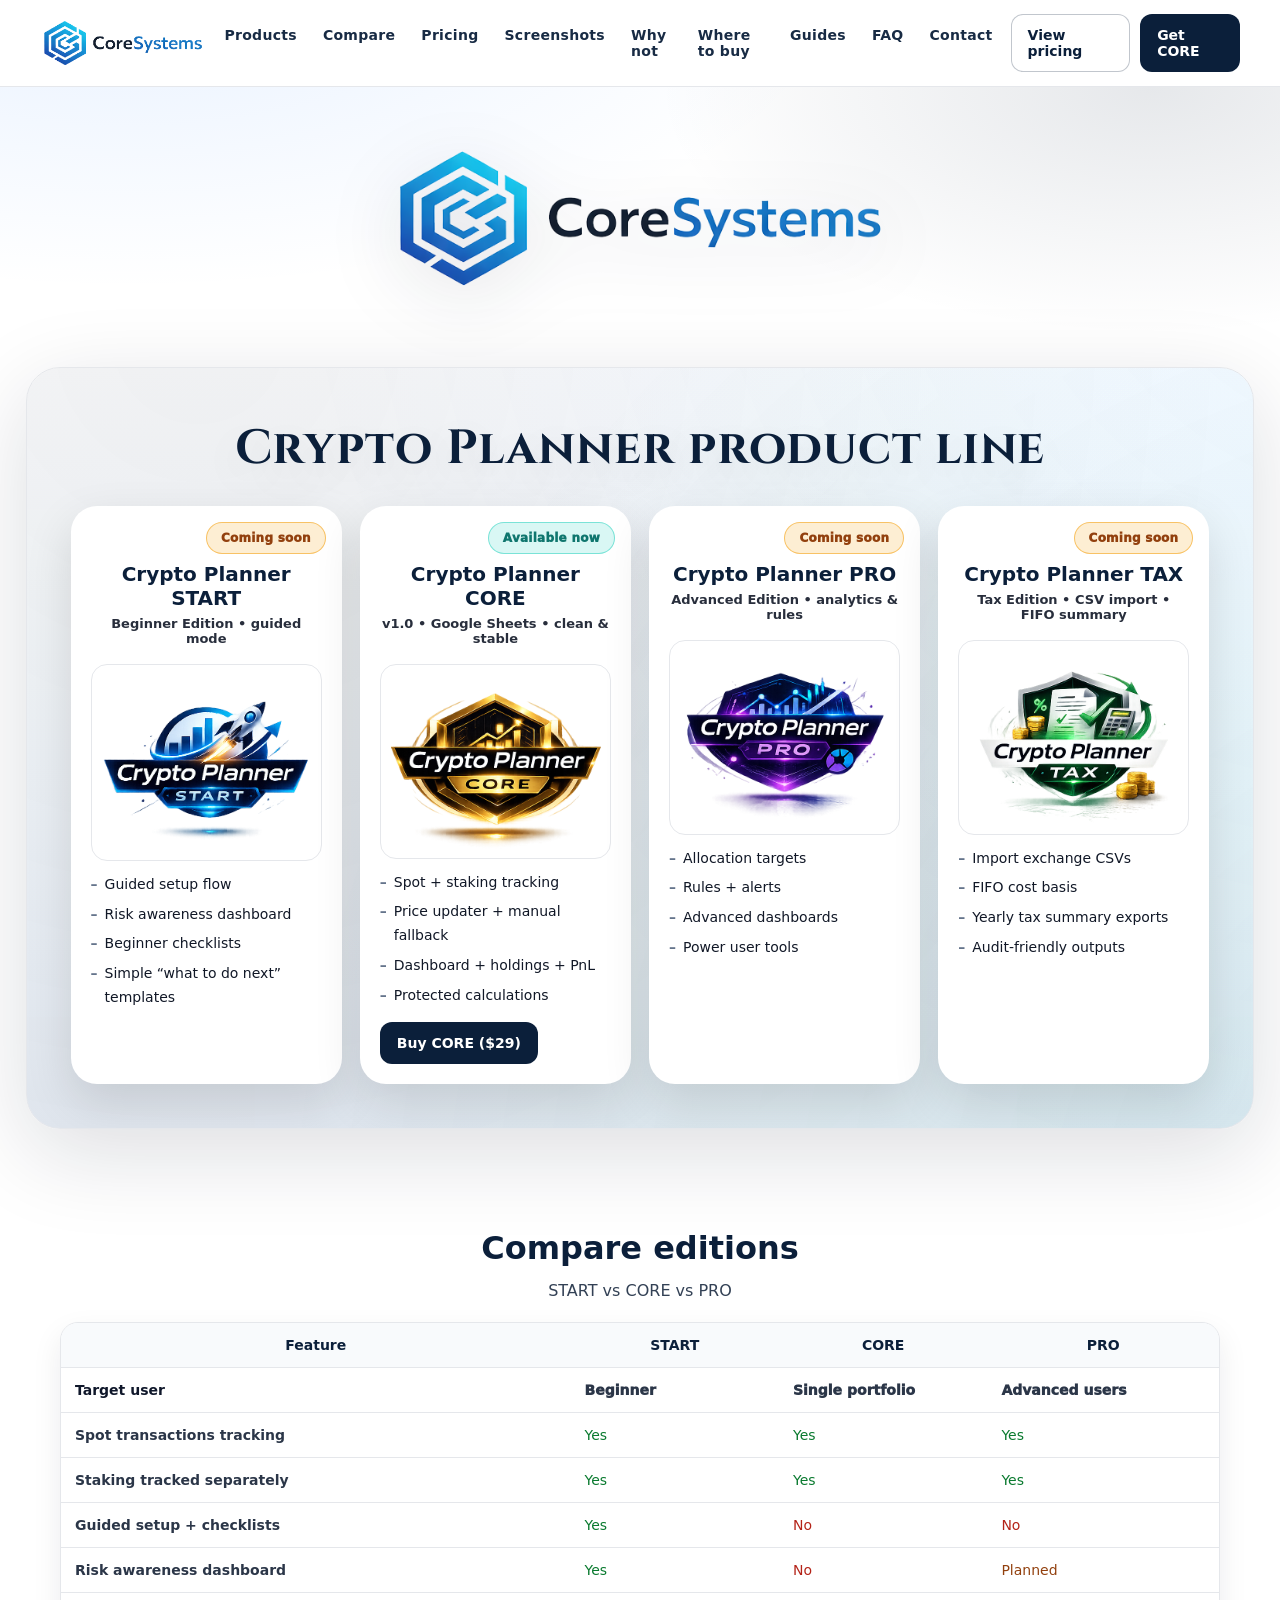
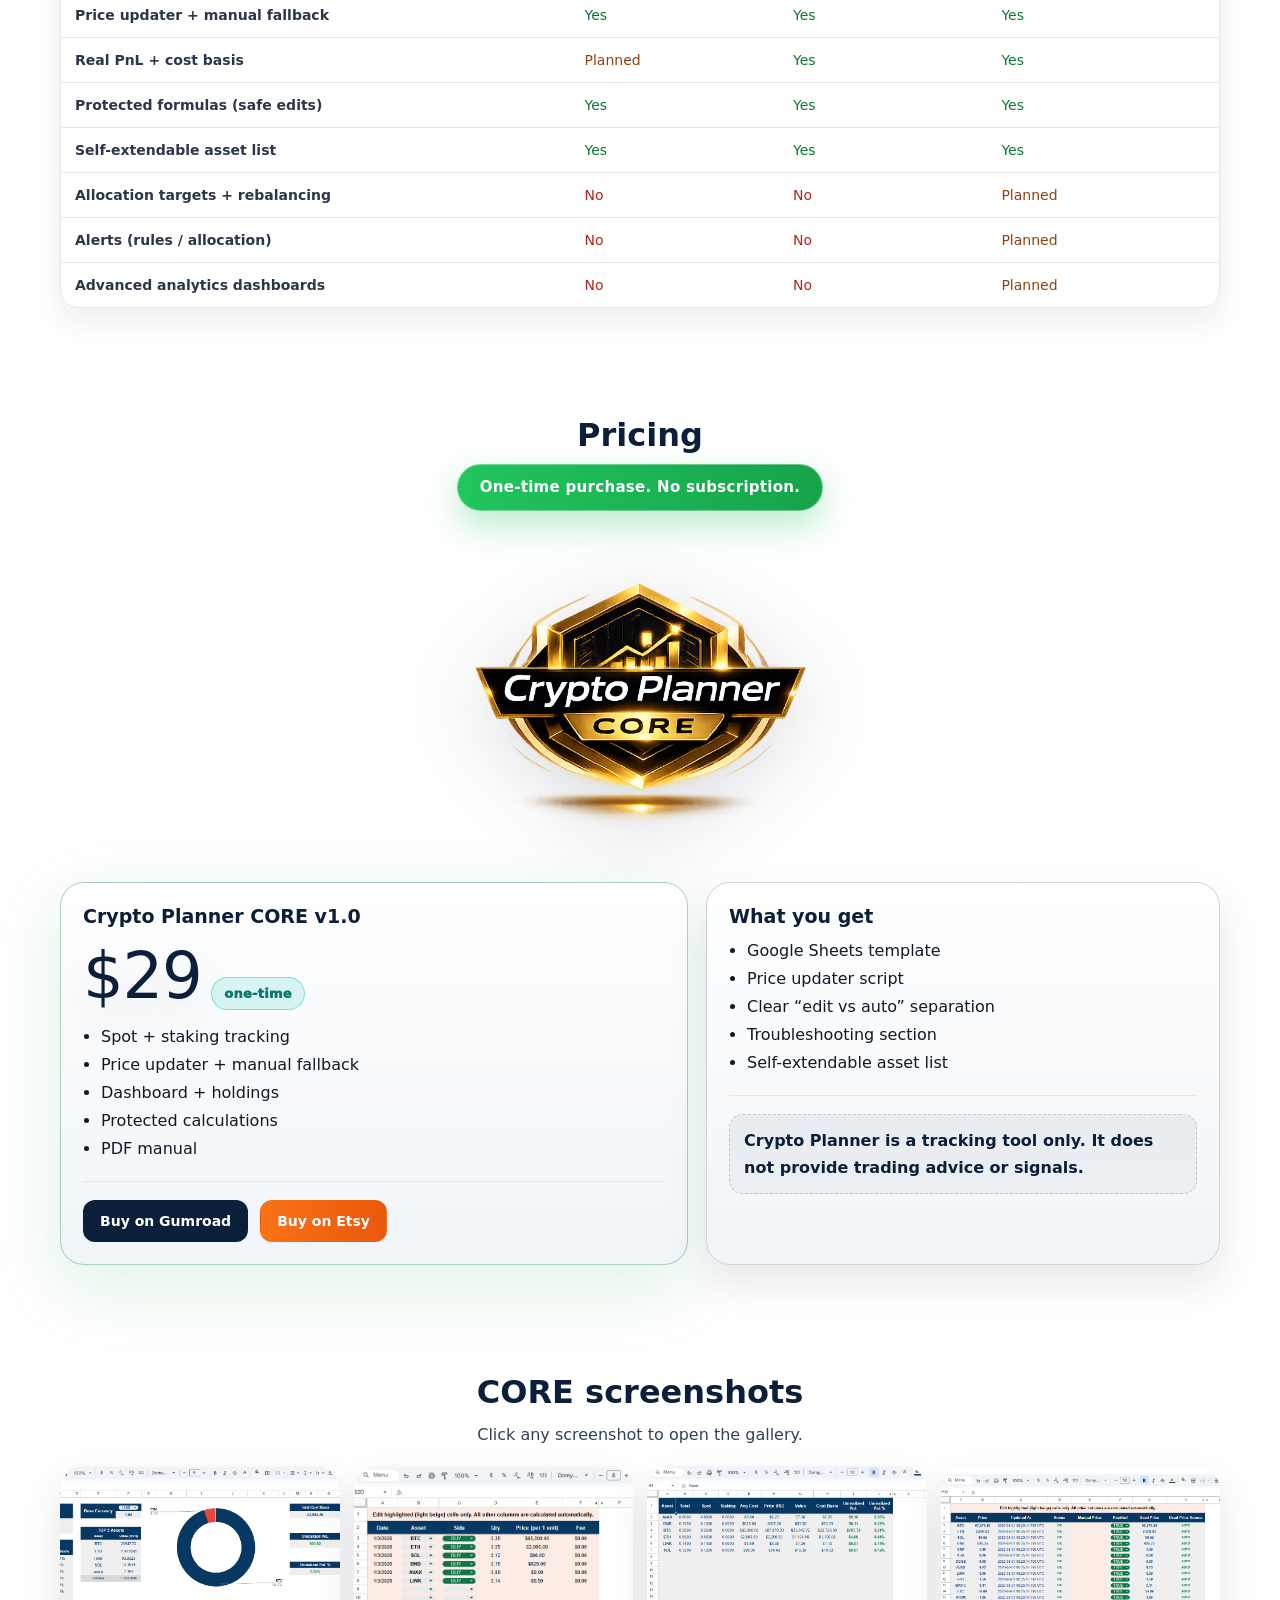
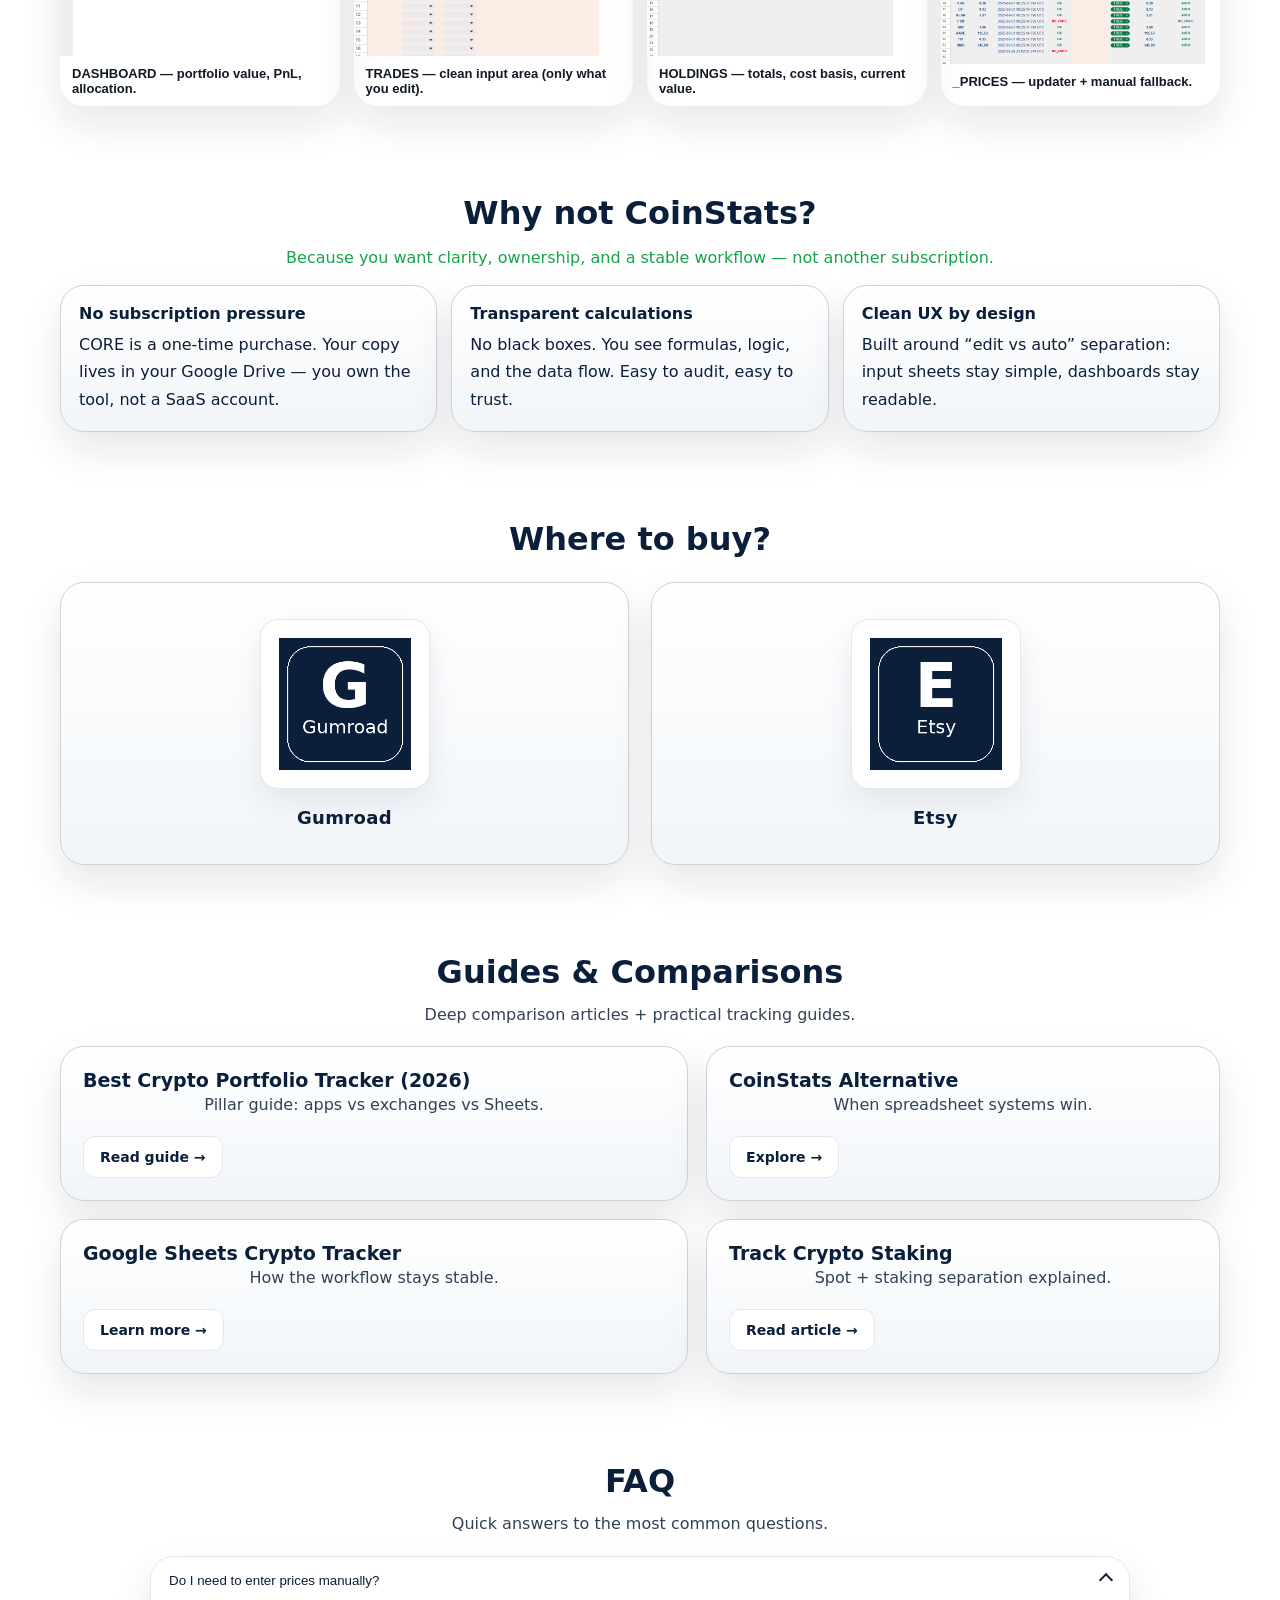
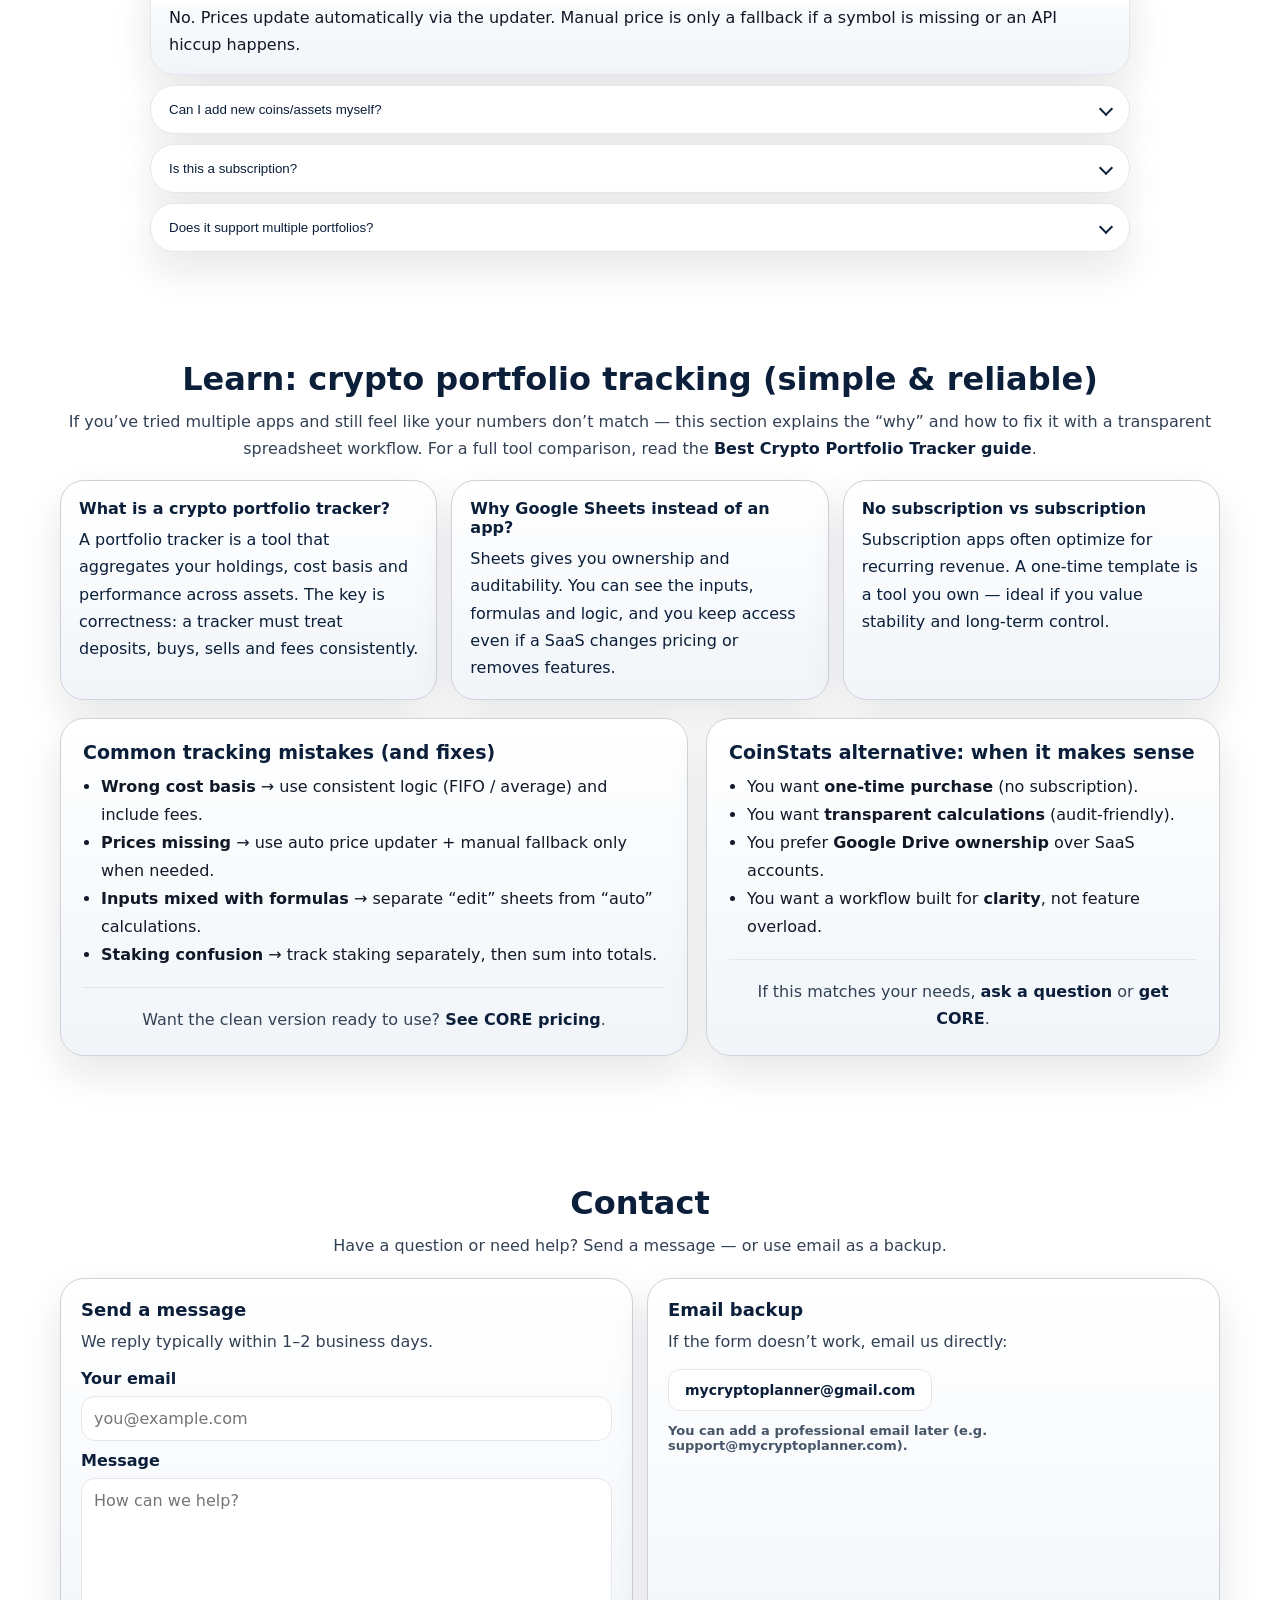
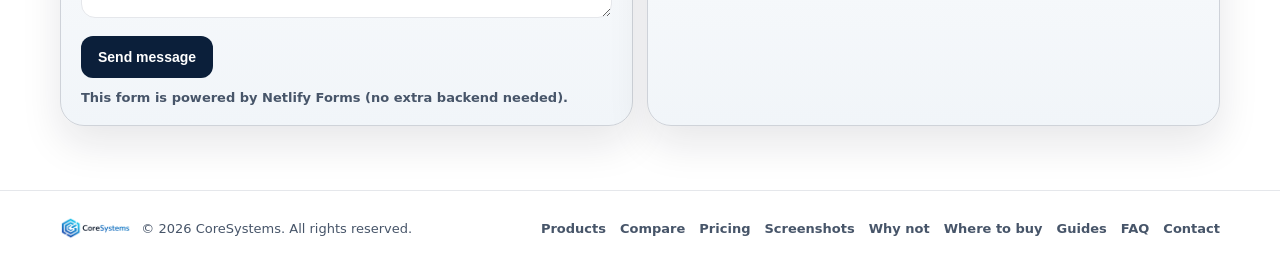
==== index.html @ c5d76ebe "Update index.html" ====
<!doctype html> <html lang="en"> <head> <meta charset="utf-8"/> <meta name="viewport" content="width=device-width, initial-scale=1"/> <!-- PRIMARY SEO --> <title>Crypto Portfolio Tracker (No Subscription) — Crypto Planner CORE</title> <meta name="description" content="Track your crypto portfolio in Google Sheets — spot + staking, real PnL, price updater with manual fallback. One-time purchase. No subscription."/> <link rel="canonical" href="https://mycryptoplanner.com/"/> <!-- ROBOTS --> <meta name="robots" content="index,follow"/> <!-- OPEN GRAPH / SOCIAL --> <meta property="og:type" content="website"/> <meta property="og:site_name" content="Crypto Planner"/> <meta property="og:title" content="Crypto Portfolio Tracker (No Subscription) — Crypto Planner CORE"/> <meta property="og:description" content="A clean Google Sheets crypto portfolio tracker: spot + staking, real PnL, price updater with manual fallback. One-time purchase."/> <meta property="og:url" content="https://mycryptoplanner.com/"/> <meta property="og:image" content="https://mycryptoplanner.com/assets/crypto_planner_core.png"/> <meta name="twitter:card" content="summary_large_image"/> <meta name="twitter:title" content="Crypto Portfolio Tracker (No Subscription) — Crypto Planner CORE"/> <meta name="twitter:description" content="Track spot + staking in Google Sheets. Real PnL. One-time purchase. No subscription."/> <meta name="twitter:image" content="https://mycryptoplanner.com/assets/crypto_planner_core.png"/> <!-- FAVICON (production-ready setup) --> <link rel="icon" href="/favicon.ico" sizes="any"> <link rel="icon" type="image/png" sizes="32x32" href="/favicon.png"> <link rel="icon" type="image/png" sizes="16x16" href="/favicon.png"> <link rel="apple-touch-icon" sizes="180x180" href="/favicon.png"> <!-- THEME COLOR --> <meta name="theme-color" content="#0b1f3a"> <!-- FONTS --> <link href="https://fonts.googleapis.com/css2?family=Cinzel:wght@600;700&family=Cormorant+Garamond:wght@600;700&display=swap" rel="stylesheet"> <!-- CSS --> <link rel="stylesheet" href="styles.css"> <!-- LINK COLOR OVERRIDE (brand-consistent, NO BLUE on hover/visited) --> <style> /* This intentionally overrides browser defaults and any accidental inline styles. Keep links NAVY everywhere, especially Guides & Learn. */ a { color: var(--navy); text-decoration:none; transition: color .2s ease, text-decoration .2s ease; } a:hover { color: var(--navy); text-decoration:underline; } a:visited { color: var(--navy); } a:active, a:focus { color: var(--navy); } /* Buttons shouldn't show underline */ .btn { text-decoration:none !important; } /* Footer can keep its own styling from styles.css (do NOT force blue here) */ </style> <!-- STRUCTURED DATA (JSON-LD) --> <script type="application/ld+json"> { "@context": "https://schema.org", "@graph": [ { "@type": "Organization", "@id": "https://mycryptoplanner.com/#organization", "name": "CoreSystems", "url": "https://mycryptoplanner.com/", "logo": "https://mycryptoplanner.com/assets/coresystems.png" }, { "@type": "WebSite", "@id": "https://mycryptoplanner.com/#website", "url": "https://mycryptoplanner.com/", "name": "Crypto Planner", "publisher": { "@id": "https://mycryptoplanner.com/#organization" } }, { "@type": "Product", "@id": "https://mycryptoplanner.com/#product-core", "name": "Crypto Planner CORE v1.0", "description": "Google Sheets crypto portfolio tracker with spot + staking tracking, real PnL and price updater with manual fallback. One-time purchase. No subscription.", "brand": { "@type": "Brand", "name": "Crypto Planner" }, "image": [ "https://mycryptoplanner.com/assets/crypto_planner_core.png" ], "offers": { "@type": "Offer", "priceCurrency": "USD", "price": "29", "availability": "https://schema.org/InStock", "url": "https://mycryptoplanner.com/#pricing" } }, { "@type": "FAQPage", "@id": "https://mycryptoplanner.com/#faqpage", "mainEntity": [ { "@type": "Question", "name": "Do I need to enter prices manually?", "acceptedAnswer": { "@type": "Answer", "text": "No. Prices update automatically via the updater. Manual price is only a fallback if a symbol is missing or an API hiccup happens." } }, { "@type": "Question", "name": "Can I add new coins/assets myself?", "acceptedAnswer": { "@type": "Answer", "text": "Yes. The template is designed to be self-extendable: add an asset, enable it, then run price update." } }, { "@type": "Question", "name": "Is this a subscription?", "acceptedAnswer": { "@type": "Answer", "text": "No. One-time purchase. Make your own copy in Google Sheets and use it forever." } }, { "@type": "Question", "name": "Does it support multiple portfolios?", "acceptedAnswer": { "@type": "Answer", "text": "CORE v1.0 is designed for a single portfolio (fast + simple). Multi-portfolio is planned for future versions." } } ] } ] } </script> </head> <body> <header class="topbar"> <div class="container topbar-inner"> <a class="brand" href="#top" aria-label="CoreSystems"> <img src="assets/coresystems.png" alt="CoreSystems logo"> </a> <nav class="nav" aria-label="Main navigation"> <a href="#products">Products</a> <a href="#compare">Compare</a> <a href="#pricing">Pricing</a> <a href="#screens">Screenshots</a> <a href="#why">Why not</a> <a href="#where">Where to buy</a> <a href="#guides">Guides</a> <a href="#faq">FAQ</a> <a href="#contact">Contact</a> </nav> <div class="top-ctas"> <a class="btn btn-ghost" href="#pricing">View pricing</a> <a class="btn btn-primary" href="#pricing">Get CORE</a> </div> </div> </header> <section class="hero" id="top"> <!-- Hidden H1: helps SEO, does NOT change layout --> <h1 style="position:absolute;left:-9999px;top:auto;width:1px;height:1px;overflow:hidden;"> Crypto Portfolio Tracker (No Subscription) — Crypto Planner CORE in Google Sheets </h1> <div class="container"> <div class="hero-gap"> <img class="hero-logo" src="assets/coresystems.png" alt="CoreSystems logo"> </div> </div> <div class="products-wrap" id="products"> <div class="products-box reveal"> <div class="products-head"> <h2 class="products-title">Crypto Planner product line</h2> </div> <div class="products-grid"> <!-- START --> <article class="card reveal" data-tilt="1"> <div class="badge soon">Coming soon</div> <div class="card-header"> <h3 class="card-title">Crypto Planner START</h3> <div class="card-meta">Beginner Edition • guided mode</div> </div> <div class="card-body"> <img class="prod-logo" src="assets/crypto_planner_start.png" alt="Crypto Planner START logo"> <ul class="dashlist"> <li>Guided setup flow</li> <li>Risk awareness dashboard</li> <li>Beginner checklists</li> <li>Simple “what to do next” templates</li> </ul> </div> </article> <!-- CORE --> <article class="card reveal" data-tilt="1"> <div class="badge available">Available now</div> <div class="card-header"> <h3 class="card-title">Crypto Planner CORE</h3> <div class="card-meta">v1.0 • Google Sheets • clean & stable</div> </div> <div class="card-body"> <img class="prod-logo" src="assets/crypto_planner_core.png" alt="Crypto Planner CORE logo"> <ul class="dashlist"> <li>Spot + staking tracking</li> <li>Price updater + manual fallback</li> <li>Dashboard + holdings + PnL</li> <li>Protected calculations</li> </ul> <div class="card-actions"> <a class="btn btn-primary" href="#pricing">Buy CORE ($29)</a> </div> </div> </article> <!-- PRO --> <article class="card reveal" data-tilt="1"> <div class="badge soon">Coming soon</div> <div class="card-header"> <h3 class="card-title">Crypto Planner PRO</h3> <div class="card-meta">Advanced Edition • analytics & rules</div> </div> <div class="card-body"> <img class="prod-logo" src="assets/crypto_planner_pro.png" alt="Crypto Planner PRO logo"> <ul class="dashlist"> <li>Allocation targets</li> <li>Rules + alerts</li> <li>Advanced dashboards</li> <li>Power user tools</li> </ul> </div> </article> <!-- TAX --> <article class="card reveal" data-tilt="1"> <div class="badge soon">Coming soon</div> <div class="card-header"> <h3 class="card-title">Crypto Planner TAX</h3> <div class="card-meta">Tax Edition • CSV import • FIFO summary</div> </div> <div class="card-body"> <img class="prod-logo" src="assets/crypto_planner_tax.png" alt="Crypto Planner TAX logo"> <ul class="dashlist"> <li>Import exchange CSVs</li> <li>FIFO cost basis</li> <li>Yearly tax summary exports</li> <li>Audit-friendly outputs</li> </ul> </div> </article> </div> </div> </div> </section> <section class="section-tight" id="compare"> <div class="container reveal"> <h2 class="h2">Compare editions</h2> <p class="p">START vs CORE vs PRO</p> <table class="compare"> <thead> <tr> <th style="width:44%;">Feature</th> <th style="width:18%;">START</th> <th style="width:18%;">CORE</th> <th style="width:20%;">PRO</th> </tr> </thead> <tbody> <tr> <td class="tu"><b>Target user</b></td> <td class="tusub">Beginner</td> <td class="tusub">Single portfolio</td> <td class="tusub">Advanced users</td> </tr> <tr><td class="feature">Spot transactions tracking</td><td class="yes">Yes</td><td class="yes">Yes</td><td class="yes">Yes</td></tr> <tr><td class="feature">Staking tracked separately</td><td class="yes">Yes</td><td class="yes">Yes</td><td class="yes">Yes</td></tr> <tr><td class="feature">Guided setup + checklists</td><td class="yes">Yes</td><td class="no">No</td><td class="no">No</td></tr> <tr><td class="feature">Risk awareness dashboard</td><td class="yes">Yes</td><td class="no">No</td><td class="planned">Planned</td></tr> <tr><td class="feature">Price updater + manual fallback</td><td class="yes">Yes</td><td class="yes">Yes</td><td class="yes">Yes</td></tr> <tr><td class="feature">Real PnL + cost basis</td><td class="planned">Planned</td><td class="yes">Yes</td><td class="yes">Yes</td></tr> <tr><td class="feature">Protected formulas (safe edits)</td><td class="yes">Yes</td><td class="yes">Yes</td><td class="yes">Yes</td></tr> <tr><td class="feature">Self-extendable asset list</td><td class="yes">Yes</td><td class="yes">Yes</td><td class="yes">Yes</td></tr> <tr><td class="feature">Allocation targets + rebalancing</td><td class="no">No</td><td class="no">No</td><td class="planned">Planned</td></tr> <tr><td class="feature">Alerts (rules / allocation)</td><td class="no">No</td><td class="no">No</td><td class="planned">Planned</td></tr> <tr><td class="feature">Advanced analytics dashboards</td><td class="no">No</td><td class="no">No</td><td class="planned">Planned</td></tr> </tbody> </table> </div> </section> <section class="section" id="pricing"> <div class="container reveal"> <h2 class="h2">Pricing</h2> <p class="p"> <span class="promo-note">One-time purchase. No subscription.</span> </p> <div class="core-logo-wrap"> <img class="core-logo core-logo-big" src="assets/crypto_planner_core.png" alt="Crypto Planner CORE logo"> </div> <div class="pricing-grid"> <div class="pricebox boxframe boxframe-price"> <h3>Crypto Planner CORE v1.0</h3> <div class="price-row"> <div class="price">$29</div> <div class="one-time-pill">one-time</div> </div> <ul class="ul"> <li>Spot + staking tracking</li> <li>Price updater + manual fallback</li> <li>Dashboard + holdings</li> <li>Protected calculations</li> <li>PDF manual</li> </ul> <div class="hr"></div> <div class="pricing-actions"> <a class="btn btn-primary" href="https://gumroad.com/l/your-product" target="_blank" rel="noreferrer">Buy on Gumroad</a> <a class="btn btn-primary btn-etsy" href="https://etsy.com/" target="_blank" rel="noreferrer">Buy on Etsy</a> </div> </div> <div class="pricebox boxframe"> <h3>What you get</h3> <ul class="ul"> <li>Google Sheets template</li> <li>Price updater script</li> <li>Clear “edit vs auto” separation</li> <li>Troubleshooting section</li> <li>Self-extendable asset list</li> </ul> <div class="hr"></div> <div class="disclaimer"> Crypto Planner is a tracking tool only. It does not provide trading advice or signals. </div> </div> </div> </div> </section> <section class="section-tight" id="screens"> <div class="container reveal"> <h2 class="h2">CORE screenshots</h2> <p class="p">Click any screenshot to open the gallery.</p> <div class="screens" data-gallery="core"> <button class="sshot boxframe sshot-btn" type="button" data-img="assets/dashboard.png" data-cap="DASHBOARD — portfolio value, PnL, allocation."> <img src="assets/dashboard.png" alt="Dashboard screenshot"> <div class="cap">DASHBOARD — portfolio value, PnL, allocation.</div> </button> <button class="sshot boxframe sshot-btn" type="button" data-img="assets/trades.png" data-cap="TRADES — clean input area (only what you edit)."> <img src="assets/trades.png" alt="Trades screenshot"> <div class="cap">TRADES — clean input area (only what you edit).</div> </button> <button class="sshot boxframe sshot-btn" type="button" data-img="assets/holdings.png" data-cap="HOLDINGS — totals, cost basis, current value."> <img src="assets/holdings.png" alt="Holdings screenshot"> <div class="cap">HOLDINGS — totals, cost basis, current value.</div> </button> <button class="sshot boxframe sshot-btn" type="button" data-img="assets/prices.png" data-cap="_PRICES — updater + manual fallback."> <img src="assets/prices.png" alt="Prices screenshot"> <div class="cap">_PRICES — updater + manual fallback.</div> </button> </div> </div> </section> <section class="section-tight" id="why"> <div class="container reveal"> <div class="why-hero"> <h2 class="h2">Why not CoinStats?</h2> <div class="why-lede">Because you want clarity, ownership, and a stable workflow — not another subscription.</div> </div> <div class="why-grid"> <div class="why-card boxframe"> <h3>No subscription pressure</h3> <p>CORE is a one-time purchase. Your copy lives in your Google Drive — you own the tool, not a SaaS account.</p> </div> <div class="why-card boxframe"> <h3>Transparent calculations</h3> <p>No black boxes. You see formulas, logic, and the data flow. Easy to audit, easy to trust.</p> </div> <div class="why-card boxframe"> <h3>Clean UX by design</h3> <p>Built around “edit vs auto” separation: input sheets stay simple, dashboards stay readable.</p> </div> </div> </div> </section> <section class="section-tight" id="where"> <div class="container reveal"> <h2 class="h2">Where to buy?</h2> <div class="where-grid"> <div class="where-card boxframe"> <img src="assets/gumroad.png" alt="Gumroad logo"> <h3>Gumroad</h3> </div> <div class="where-card boxframe"> <img src="assets/etsy.png" alt="Etsy logo"> <h3>Etsy</h3> </div> </div> </div> </section> <!-- ✅ NEW: SEO HUB (internal linking from homepage) --> <section class="section-tight" id="guides"> <div class="container reveal"> <h2 class="h2">Guides & Comparisons</h2> <p class="p">Deep comparison articles + practical tracking guides.</p> <div class="pricing-grid"> <div class="pricebox boxframe"> <h3>Best Crypto Portfolio Tracker (2026)</h3> <p class="p">Pillar guide: apps vs exchanges vs Sheets.</p> <a class="btn btn-ghost" href="/best-crypto-portfolio-tracker/">Read guide →</a> </div> <div class="pricebox boxframe"> <h3>CoinStats Alternative</h3> <p class="p">When spreadsheet systems win.</p> <a class="btn btn-ghost" href="/coinstats-alternative/">Explore →</a> </div> <div class="pricebox boxframe"> <h3>Google Sheets Crypto Tracker</h3> <p class="p">How the workflow stays stable.</p> <a class="btn btn-ghost" href="/google-sheets-crypto-tracker/">Learn more →</a> </div> <div class="pricebox boxframe"> <h3>Track Crypto Staking</h3> <p class="p">Spot + staking separation explained.</p> <a class="btn btn-ghost" href="/track-staking/">Read article →</a> </div> </div> </div> </section> <section class="section-tight" id="faq"> <div class="container reveal"> <h2 class="h2">FAQ</h2> <p class="p">Quick answers to the most common questions.</p> <div class="faq"> <div class="faq-item boxframe" data-open="1"> <button class="faq-q" type="button"> Do I need to enter prices manually? <span class="chev"></span> </button> <div class="faq-a"> No. Prices update automatically via the updater. Manual price is only a fallback if a symbol is missing or an API hiccup happens. </div> </div> <div class="faq-item boxframe"> <button class="faq-q" type="button"> Can I add new coins/assets myself? <span class="chev"></span> </button> <div class="faq-a"> Yes. The template is designed to be self-extendable: add an asset, enable it, then run price update. </div> </div> <div class="faq-item boxframe"> <button class="faq-q" type="button"> Is this a subscription? <span class="chev"></span> </button> <div class="faq-a"> No. One-time purchase. Make your own copy in Google Sheets and use it forever. </div> </div> <div class="faq-item boxframe"> <button class="faq-q" type="button"> Does it support multiple portfolios? <span class="chev"></span> </button> <div class="faq-a"> CORE v1.0 is designed for a single portfolio (fast + simple). Multi-portfolio is planned for future versions. </div> </div> </div> </div> </section> <!-- SEO EDUCATION BLOCK (renamed id to avoid duplicate) --> <section class="section" id="learn-more"> <div class="container reveal"> <h2 class="h2">Learn: crypto portfolio tracking (simple & reliable)</h2> <p class="p"> If you’ve tried multiple apps and still feel like your numbers don’t match — this section explains the “why” and how to fix it with a transparent spreadsheet workflow. For a full tool comparison, read the <a href="/best-crypto-portfolio-tracker/">Best Crypto Portfolio Tracker guide</a>. </p> <div class="why-grid"> <div class="why-card boxframe"> <h3>What is a crypto portfolio tracker?</h3> <p>A portfolio tracker is a tool that aggregates your holdings, cost basis and performance across assets. The key is correctness: a tracker must treat deposits, buys, sells and fees consistently.</p> </div> <div class="why-card boxframe"> <h3>Why Google Sheets instead of an app?</h3> <p>Sheets gives you ownership and auditability. You can see the inputs, formulas and logic, and you keep access even if a SaaS changes pricing or removes features.</p> </div> <div class="why-card boxframe"> <h3>No subscription vs subscription</h3> <p>Subscription apps often optimize for recurring revenue. A one-time template is a tool you own — ideal if you value stability and long-term control.</p> </div> </div> <div class="pricing-grid" style="margin-top:18px;"> <div class="pricebox boxframe"> <h3>Common tracking mistakes (and fixes)</h3> <ul class="ul"> <li><b>Wrong cost basis</b> → use consistent logic (FIFO / average) and include fees.</li> <li><b>Prices missing</b> → use auto price updater + manual fallback only when needed.</li> <li><b>Inputs mixed with formulas</b> → separate “edit” sheets from “auto” calculations.</li> <li><b>Staking confusion</b> → track staking separately, then sum into totals.</li> </ul> <div class="hr"></div> <p class="p" style="margin:0;">Want the clean version ready to use? <a href="#pricing">See CORE pricing</a>.</p> </div> <div class="pricebox boxframe"> <h3>CoinStats alternative: when it makes sense</h3> <ul class="ul"> <li>You want <b>one-time purchase</b> (no subscription).</li> <li>You want <b>transparent calculations</b> (audit-friendly).</li> <li>You prefer <b>Google Drive ownership</b> over SaaS accounts.</li> <li>You want a workflow built for <b>clarity</b>, not feature overload.</li> </ul> <div class="hr"></div> <p class="p" style="margin:0;">If this matches your needs, <a href="#contact">ask a question</a> or <a href="#pricing">get CORE</a>.</p> </div> </div> </div> </section> <!-- CONTACT (Netlify Forms + email backup) --> <section class="section" id="contact"> <div class="container reveal"> <h2 class="h2">Contact</h2> <p class="p">Have a question or need help? Send a message — or use email as a backup.</p> <div class="contact-grid"> <div class="contact-card boxframe"> <h3>Send a message</h3> <p>We reply typically within 1–2 business days.</p> <form name="contact" method="POST" data-netlify="true" data-netlify-honeypot="bot-field" action="/thanks/" class="contact-form"> <input type="hidden" name="form-name" value="contact"> <p class="hidden"> <label>Don’t fill this out if you’re human: <input name="bot-field"></label> </p> <label class="f-label">Your email</label> <input class="f-input" type="email" name="email" required placeholder="you@example.com"> <label class="f-label">Message</label> <textarea class="f-input" name="message" rows="6" required placeholder="How can we help?"></textarea> <div class="contact-actions"> <button class="btn btn-primary" type="submit">Send message</button> </div> <div class="contact-note"> This form is powered by Netlify Forms (no extra backend needed). </div> </form> </div> <div class="contact-card boxframe"> <h3>Email backup</h3> <p>If the form doesn’t work, email us directly:</p> <div class="contact-actions"> <a class="btn btn-ghost" href="mailto:mycryptoplanner@gmail.com">mycryptoplanner@gmail.com</a> </div> <div class="contact-note"> You can add a professional email later (e.g. support@mycryptoplanner.com). </div> </div> </div> </div> </section> <footer class="footer"> <div class="container footer-inner"> <div style="display:flex; gap:10px; align-items:center;"> <img src="assets/coresystems.png" alt="CoreSystems"> <div>© 2026 CoreSystems. All rights reserved.</div> </div> <div class="footer-links"> <a href="#products">Products</a> <a href="#compare">Compare</a> <a href="#pricing">Pricing</a> <a href="#screens">Screenshots</a> <a href="#why">Why not</a> <a href="#where">Where to buy</a> <a href="#guides">Guides</a> <a href="#faq">FAQ</a> <a href="#contact">Contact</a> </div> </div> </footer> <!-- GALLERY OVERLAY --> <div class="gallery" id="gallery" aria-hidden="true"> <div class="gallery-backdrop" data-close="1"></div> <div class="gallery-panel" role="dialog" aria-modal="true" aria-label="Screenshot preview"> <button class="gallery-close" type="button" aria-label="Close" data-close="1">✕</button> <div class="gallery-body"> <button class="gallery-nav prev" type="button" aria-label="Previous">‹</button> <figure class="gallery-figure"> <img id="galleryImg" src="" alt="Screenshot preview"> <figcaption id="galleryCap"></figcaption> </figure> <button class="gallery-nav next" type="button" aria-label="Next">›</button> </div> </div> </div> <script> /* Reveal on scroll */ (function(){ const prefersReduced = window.matchMedia && window.matchMedia('(prefers-reduced-motion: reduce)').matches; const els = Array.from(document.querySelectorAll('.reveal')); if (prefersReduced){ els.forEach(el => el.classList.add('is-in')); return; } const io = new IntersectionObserver((entries)=>{ entries.forEach(e=>{ if(e.isIntersecting){ e.target.classList.add('is-in'); io.unobserve(e.target); } }); }, {threshold: 0.12}); els.forEach(el=>io.observe(el)); })(); /* FAQ accordion */ (function(){ document.querySelectorAll('.faq-item').forEach(item=>{ const btn = item.querySelector('.faq-q'); btn.addEventListener('click', ()=>{ const open = item.getAttribute('data-open') === '1'; item.setAttribute('data-open', open ? '0' : '1'); }); }); })(); /* Subtle tilt + shine */ (function(){ const prefersReduced = window.matchMedia && window.matchMedia('(prefers-reduced-motion: reduce)').matches; if (prefersReduced) return; const cards = Array.from(document.querySelectorAll('[data-tilt="1"]')); cards.forEach(card=>{ let raf = null; function onMove(ev){ const r = card.getBoundingClientRect(); const x = (ev.clientX - r.left) / r.width; const y = (ev.clientY - r.top) / r.height; const mx = Math.max(0, Math.min(100, x * 100)); const my = Math.max(0, Math.min(100, y * 100)); card.style.setProperty('--mx', mx + '%'); card.style.setProperty('--my', my + '%'); const tiltX = (y - 0.5) * -6; const tiltY = (x - 0.5) * 6; if (raf) cancelAnimationFrame(raf); raf = requestAnimationFrame(()=>{ card.style.transform = perspective(900px) rotateX(${tiltX}deg) rotateY(${tiltY}deg) translateY(-2px); }); } function onLeave(){ if (raf) cancelAnimationFrame(raf); card.style.transform = ''; } card.addEventListener('mousemove', onMove); card.addEventListener('mouseleave', onLeave); }); })(); /* Screenshot Gallery (lightbox) */ (function(){ const gallery = document.getElementById('gallery'); const imgEl = document.getElementById('galleryImg'); const capEl = document.getElementById('galleryCap'); const items = Array.from(document.querySelectorAll('.sshot-btn')); let idx = 0; function openAt(i){ idx = (i + items.length) % items.length; const it = items[idx]; imgEl.src = it.getAttribute('data-img'); capEl.textContent = it.getAttribute('data-cap') || ''; gallery.classList.add('open'); gallery.setAttribute('aria-hidden', 'false'); document.body.classList.add('no-scroll'); } function close(){ gallery.classList.remove('open'); gallery.setAttribute('aria-hidden', 'true'); document.body.classList.remove('no-scroll'); imgEl.src = ''; } function next(){ openAt(idx + 1); } function prev(){ openAt(idx - 1); } items.forEach((btn, i)=>{ btn.addEventListener('click', ()=> openAt(i)); }); gallery.addEventListener('click', (e)=>{ const t = e.target; if (t && t.getAttribute && t.getAttribute('data-close') === '1') close(); }); gallery.querySelector('.next').addEventListener('click', next); gallery.querySelector('.prev').addEventListener('click', prev); window.addEventListener('keydown', (e)=>{ if (!gallery.classList.contains('open')) return; if (e.key === 'Escape') close(); if (e.key === 'ArrowRight') next(); if (e.key === 'ArrowLeft') prev(); }); })(); </script> </body> </html>
---- styles.css ----
:root{
  --navy:#0b1f3a;
  --navy2:#071628;
  --ink:#0b1220;
  --ink2:#111827;
  --muted:#334155;
  --line:#e5e7eb;
  --soft:#f8fafc;

  --silverA:#ffffff;
  --silverB:#f1f5f9;
  --silverC:#e2e8f0;
  --silverText:#2b3648;

  --available:#2dd4bf;
  --soon:#f59e0b;

  --green:#16a34a;

  --shadow: 0 18px 48px rgba(0,0,0,.12);
  --shadow2: 0 30px 90px rgba(0,0,0,.18);

  /* Frame styling (like your where cards) */
  --frameBorder: rgba(11,31,58,0.16);
  --frameGlowA: rgba(15,23,42,0.10);
  --frameGlowB: rgba(29,121,255,0.08);

  /* Pricing accent */
  --priceBorder: rgba(22,163,74,0.26);
  --priceGlow: rgba(22,163,74,0.14);

  /* Link colors (sitewide) */
  --link: #1fa2ff;
  --linkHover: #38cfff;

  /* “neutral” link (for top nav / contact-like) */
  --linkNeutral: #475569;
  --linkNeutralHover: #0b1f3a;
}

*{box-sizing:border-box}
html{scroll-behavior:smooth}
body{
  margin:0;
  font-family: ui-sans-serif, system-ui, -apple-system, Segoe UI, Roboto, Helvetica, Arial;
  background:#fff;
  color:var(--ink);
}
body.no-scroll{overflow:hidden;}

.container{max-width:1200px;margin:0 auto;padding:0 20px;}
.section{padding:64px 0;}
.section-tight{padding:44px 0;}

/* ===== GLOBAL LINKS — PREMIUM NAVY VERSION ===== */

a{
  color: var(--navy);
  text-decoration: none;
  font-weight: 600;
  transition: color .2s ease, opacity .2s ease;
}

a:visited{
  color: var(--navy);
}

a:hover{
  color: #081a31;           /* lekko ciemniejszy navy */
  text-decoration: underline;
  text-decoration-thickness: 2px;
  text-underline-offset: 3px;
}

/* topbar */
.topbar{
  position:sticky; top:0; z-index:60;
  background:rgba(255,255,255,.92);
  backdrop-filter: blur(10px);
  border-bottom:1px solid var(--line);
}
.topbar-inner{
  display:flex; align-items:center; justify-content:space-between;
  padding:14px 0; gap:18px;
}
.brand{display:flex; align-items:center; gap:12px; text-decoration:none;}
.brand img{height:56px; width:auto;}

.nav{display:flex; gap:26px; font-weight:750;}
/* TOP MENU FINAL — dark like Contact, NO BLUE */
.topbar .nav a{
  color: var(--linkNeutral);
  font-size:14px;
  font-weight:600;
  letter-spacing:0.3px;
  text-decoration:none;
  position:relative;
  padding:6px 0;
  opacity:.95;
}
.topbar .nav a:visited{ color: var(--linkNeutral); }
.topbar .nav a:hover{
  color: var(--linkNeutralHover);
  opacity:1;
  text-decoration:none;
}
.topbar .nav a::after{
  content:"";
  position:absolute;
  left:0; bottom:-6px;
  width:0%;
  height:2px;
  background: var(--linkNeutralHover);
  border-radius:2px;
  transition:width .18s ease;
}
.topbar .nav a:hover::after{width:100%}

.top-ctas{display:flex; gap:10px; align-items:center;}

/* buttons */
.btn{
  display:inline-flex; align-items:center; justify-content:center;
  padding:12px 16px;
  border-radius:12px;
  border:1px solid var(--line);
  font-weight:900;
  font-size:14px;
  text-decoration:none;
  cursor:pointer;
  transition: transform .15s ease, box-shadow .2s ease, background .2s ease, border-color .2s ease, color .2s ease;
}
/* IMPORTANT: stop global link hover/visited from changing button text */
.btn,
.btn:visited,
.btn:hover,
.btn:active{
  text-decoration:none !important;
}
.btn:hover{transform: translateY(-1px); box-shadow: 0 10px 24px rgba(15,23,42,0.10);}

.btn-primary{
  background:var(--navy);
  border-color:transparent;
}
/* IMPORTANT: white text always for primary CTA (normal/visited/hover/active) */
.btn-primary,
.btn-primary:visited,
.btn-primary:hover,
.btn-primary:active{
  color:#fff !important;
  text-decoration:none !important;
}
.btn-primary:hover{background:#081a31;}

.btn-ghost{
  background:#fff;
  color:var(--navy);
  text-decoration:none;
}
.btn-ghost:hover{text-decoration:none;}

.btn-etsy{
  background: linear-gradient(90deg,#f97316,#ea580c);
  border-color: transparent;
  color:#fff;
}
.btn-etsy:hover{background: linear-gradient(90deg,#ea580c,#c2410c);}

/* hero */
.hero{
  padding:46px 0 14px;
  text-align:center;
  background:
    radial-gradient(1200px 520px at 10% -10%, rgba(29,121,255,0.10), transparent 60%),
    radial-gradient(900px 450px at 90% 0%, rgba(11,31,58,0.10), transparent 55%);
}
.hero-logo{
  height:170px;
  filter: drop-shadow(0 16px 34px rgba(15,23,42,0.14));
}
.hero-gap{margin-bottom:60px}

/* product box */
.products-wrap{
  display:flex;
  justify-content:center;
  padding: 0 16px 42px;
}
.products-box{
  width:min(96vw, 1600px);
  background: linear-gradient(180deg, var(--silverA) 0%, var(--silverB) 55%, var(--silverC) 100%);
  border-radius:34px;
  padding: 54px 44px 44px;
  box-shadow: 0 24px 90px rgba(15,23,42,.14);
  border: 1px solid var(--line);
  position:relative;
  overflow:hidden;
}
.products-box::before{
  content:"";
  position:absolute; inset:-40%;
  background: radial-gradient(circle at 30% 20%, rgba(11,31,58,0.07), transparent 55%),
              radial-gradient(circle at 85% 5%, rgba(29,121,255,0.08), transparent 50%),
              radial-gradient(circle at 92% 88%, rgba(45,212,191,0.10), transparent 55%);
  opacity: 0.9;
  pointer-events:none;
  animation: floatGlow 10s ease-in-out infinite;
}
@keyframes floatGlow{
  0%,100%{transform: translate3d(0,0,0) scale(1);}
  50%{transform: translate3d(0,-14px,0) scale(1.02);}
}

.products-head{
  position:relative;
  display:flex;
  justify-content:center;
  text-align:center;
  margin-bottom: 30px;
}
.products-title{
  font-family: 'Cinzel', serif;
  font-size: 48px;
  line-height:1.12;
  letter-spacing: 0.02em;
  margin:0;
  color: var(--navy);
  text-shadow: 0 14px 40px rgba(15,23,42,0.10);
}

/* main grid */
.products-grid{
  position:relative;
  display:grid;
  grid-template-columns: repeat(4, 1fr);
  gap: 18px;
}
@media(max-width: 1180px){
  .products-grid{grid-template-columns: repeat(2, 1fr);}
}
@media(max-width: 760px){
  .products-grid{grid-template-columns: 1fr;}
  .products-box{padding: 38px 16px 30px;}
  .products-title{font-size: 34px;}
}

/* cards */
.card{
  background:#fff;
  border-radius:26px;
  overflow:hidden;
  box-shadow: var(--shadow);
  position:relative;
  transform-style: preserve-3d;
  transition: transform .22s ease, box-shadow .22s ease;
}
.card:hover{box-shadow: var(--shadow2);}
.card::after{
  content:"";
  position:absolute; inset:-40%;
  background: radial-gradient(circle at var(--mx, 50%) var(--my, 30%), rgba(255,255,255,0.30), transparent 45%);
  opacity:0;
  transition: opacity .25s ease;
  pointer-events:none;
}
.card:hover::after{opacity:1;}

.badge{
  position:absolute;
  top:16px; right:16px;
  padding:8px 14px;
  border-radius:999px;
  font-size:12px;
  font-weight:1000;
  letter-spacing:.02em;
  z-index:3;
}
.badge.available{
  background: rgba(45,212,191,.18);
  border:1px solid rgba(45,212,191,.55);
  color:#0f766e;
}
.badge.soon{
  background: rgba(245,158,11,.18);
  border:1px solid rgba(245,158,11,.55);
  color:#92400e;
}

.card-header{padding: 56px 20px 10px;}
.card-title{
  font-size:20px;
  font-weight:1100;
  color: var(--navy);
  margin:0;
}
.card-meta{
  margin-top:6px;
  font-size:13px;
  font-weight:900;
  color: var(--ink2);
  opacity:.9;
}
.card-body{padding: 0 20px 20px;}

.prod-logo{
  width:100%;
  height:auto;
  display:block;
  border-radius:16px;
  border:1px solid var(--line);
  background:#fff;
  margin: 8px 0 12px;
}

.dashlist{
  margin: 0;
  padding: 0;
  list-style:none;
  text-align:left;
  color: var(--ink2);
  font-size:14px;
  line-height:1.7;
  font-weight:500;
}
.dashlist li{
  position:relative;
  padding-left:14px;
  margin: 6px 0;
}
.dashlist li::before{
  content:"–";
  position:absolute;
  left:0;
  top:0;
  color: #64748b;
  font-weight:900;
}
.card-actions{margin-top:14px; display:flex; gap:10px; flex-wrap:wrap;}

/* headings */
.h2{
  font-size:32px;
  margin:0 0 10px;
  color:var(--navy);
  text-align:center;
}
.p{
  margin:0 0 18px;
  color:var(--muted);
  text-align:center;
  line-height:1.7;
}

/* compare table */
.compare{
  width:100%;
  border-collapse:separate;
  border-spacing:0;
  border:1px solid var(--line);
  border-radius:18px;
  overflow:hidden;
  box-shadow: 0 12px 30px rgba(15,23,42,0.08);
  background:#fff;
}
.compare th, .compare td{
  padding:14px 14px;
  border-bottom:1px solid var(--line);
  vertical-align:top;
  font-size:14px;
}
.compare th{
  background: var(--soft);
  color: var(--navy);
  font-weight:1100;
}
.compare tr:last-child td{border-bottom:none;}
.compare td.feature{color: var(--silverText); font-weight:900;}
.compare td.tu{color:#0f172a; font-weight:1100;}
.compare td.tusub{color: var(--silverText); font-weight:950;}
.yes{color:#0a7a2f; font-weight:1100;}
.no{color:#b42318; font-weight:1100;}
.planned{color:#92400e; font-weight:1100;}

/* ===== Unified frame (like Where to buy) ===== */
.boxframe{
  border:1px solid var(--line);
  border-radius:24px;
  background: linear-gradient(180deg, var(--silverA), var(--silverB));
  box-shadow: 0 18px 40px rgba(15,23,42,0.10);
  position:relative;
}
.boxframe::after{
  content:"";
  position:absolute;
  inset:-1px;
  border-radius:24px;
  pointer-events:none;
  border: 1px solid rgba(11,31,58,0.10);
}
.boxframe:hover{
  box-shadow: 0 26px 70px rgba(15,23,42,0.18);
}

/* pricing */
.core-logo-wrap{
  display:flex;
  justify-content:center;
  margin:28px 0 40px 0;
}
.core-logo-big{
  width:360px;
  max-width:90%;
  height:auto;
  filter: drop-shadow(0 16px 40px rgba(15,23,42,0.16));
}

.pricing-grid{
  display:grid;
  grid-template-columns: 1.1fr 0.9fr;
  gap: 18px;
  align-items:stretch;
  margin-top: 16px;
}
@media(max-width: 980px){ .pricing-grid{grid-template-columns:1fr;} }

.pricebox{
  padding:22px;
}

.boxframe-price{
  background: linear-gradient(180deg, rgba(255,255,255,1), rgba(241,245,249,1));
  border: 1px solid var(--priceBorder);
  box-shadow: 0 22px 70px var(--priceGlow);
}

.pricebox h3{
  margin:0;
  color:var(--navy);
  font-size:19px;
  font-weight:1100;
}

.price-row{
  display:flex;
  align-items:baseline;
  gap:10px;
  margin:12px 0 6px;
  flex-wrap:wrap;
}

.price{
  font-size:64px;
  font-weight:1200;
  color:var(--navy);
  letter-spacing:-0.02em;
  text-shadow: 0 18px 40px rgba(15,23,42,0.10);
}

.one-time-pill{
  display:inline-flex;
  align-items:center;
  justify-content:center;
  padding:8px 12px;
  border-radius:999px;
  font-size:13px;
  font-weight:1000;
  letter-spacing:.02em;
  color:#0f766e;
  background: rgba(45,212,191,.18);
  border:1px solid rgba(45,212,191,.55);
}

.ul{margin:10px 0 0; padding-left:18px; color:var(--ink2); font-weight:500; line-height:1.75;}
.hr{border:none;border-top:1px solid var(--line); margin:18px 0;}

.promo-note{
  display:inline-block;
  padding:10px 22px;
  border-radius:30px;
  font-weight:800;
  font-size:15px;
  letter-spacing:.02em;
  background:linear-gradient(90deg,#22c55e,#16a34a);
  color:#fff;
  box-shadow:0 14px 34px rgba(34,197,94,0.32);
  border: 1px solid rgba(255,255,255,0.35);
}

.pricing-actions{
  display:flex;
  gap:12px;
  flex-wrap:wrap;
  justify-content:flex-start;
}

/* disclaimer */
.disclaimer{
  margin-top: 10px;
  padding: 12px 14px;
  border-radius: 14px;
  background: linear-gradient(180deg, rgba(11,31,58,0.06), rgba(11,31,58,0.03));
  border: 1px dashed rgba(11,31,58,0.18);
  color: var(--navy);
  font-weight:650;
  line-height:1.7;
}

/* screenshots (NO zoom here — gallery handles it) */
.screens{
  display:grid;
  grid-template-columns: repeat(4, 1fr);
  gap: 14px;
  margin-top: 18px;
}
@media(max-width: 1180px){ .screens{grid-template-columns: repeat(2, 1fr);} }
@media(max-width: 760px){ .screens{grid-template-columns: 1fr;} }

.sshot{
  overflow:hidden;
  text-align:left;
}
.sshot-btn{
  width:100%;
  border:none;
  padding:0;
  cursor:pointer;
  background:transparent;
  transition: transform .18s ease, box-shadow .18s ease;
}
.sshot-btn:hover{
  transform: translateY(-4px);
}

.sshot img{
  width:100%;
  height: 190px;
  object-fit: cover;
  object-position: top;
  display:block;
}
.sshot .cap{
  padding:10px 12px;
  color:var(--ink2);
  font-weight:650;
  font-size:13px;
}

/* Why not */
.why-hero{text-align:center;}
.why-lede{
  display:inline-block;
  margin-top:6px;
  color: var(--green);
  font-weight:1100;
}
.why-grid{
  margin-top:18px;
  display:grid;
  grid-template-columns: repeat(3, 1fr);
  gap:14px;
}
@media(max-width: 980px){ .why-grid{grid-template-columns:1fr;} }
.why-card{ padding:18px; }
.why-card h3{
  margin:0 0 8px;
  color:var(--navy);
  font-size:16px;
  font-weight:1100;
}
.why-card p{
  margin:0;
  color: var(--navy);
  line-height:1.7;
  font-weight:400;
}

/* WHERE TO BUY */
.where-grid{
  margin-top:24px;
  display:grid;
  grid-template-columns: repeat(2, 1fr);
  gap:22px;
}
@media(max-width: 980px){ .where-grid{grid-template-columns:1fr;} }
.where-card{
  padding:36px 20px;
  display:flex;
  flex-direction:column;
  align-items:center;
  justify-content:center;
  gap:18px;
  text-align:center;
  transition: transform .2s ease, box-shadow .2s ease;
}
.where-card:hover{
  transform: translateY(-4px);
  box-shadow: 0 26px 70px rgba(15,23,42,0.18);
}
.where-card img{
  width:170px;
  height:auto;
  display:block;
  border-radius:18px;
  background:#fff;
  padding:18px;
  border:1px solid var(--line);
  box-shadow: 0 12px 30px rgba(15,23,42,0.08);
}
.where-card h3{
  margin:0;
  font-size:18px;
  font-weight:1100;
  color:var(--navy);
  letter-spacing:.02em;
}

/* FAQ */
.faq{
  max-width: 980px;
  margin: 18px auto 0;
  display:grid;
  gap:10px;
}
.faq-item{ overflow:hidden; }
.faq-q{
  width:100%;
  text-align:left;
  background:#fff;
  border:none;
  padding:16px 18px;
  font-weight:1100;
  color:var(--navy);
  display:flex;
  justify-content:space-between;
  align-items:center;
  cursor:pointer;
}
.faq-a{
  padding:0 18px 16px;
  color:var(--ink2);
  font-weight:500;
  line-height:1.7;
  display:none;
}
.faq-item[data-open="1"] .faq-a{display:block;}
.chev{
  width:10px; height:10px;
  border-right:2px solid var(--navy);
  border-bottom:2px solid var(--navy);
  transform: rotate(45deg);
  transition: transform .18s ease;
}
.faq-item[data-open="1"] .chev{transform: rotate(-135deg);}

/* CONTACT */
.contact-grid{
  margin-top:18px;
  display:grid;
  grid-template-columns: repeat(2, 1fr);
  gap:14px;
}
@media(max-width: 980px){ .contact-grid{grid-template-columns:1fr;} }

.contact-card{ padding:20px; }
.contact-card h3{
  margin:0 0 8px;
  color:var(--navy);
  font-size:18px;
  font-weight:1100;
}
.contact-card p{
  margin:0 0 14px;
  color:var(--muted);
  line-height:1.7;
  font-weight:500;
}
.hidden{display:none;}

.contact-form{display:block;}
.f-label{
  display:block;
  font-weight:900;
  color:var(--navy);
  margin:10px 0 8px;
}
.f-input{
  width:100%;
  border:1px solid var(--line);
  border-radius:14px;
  padding:12px 12px;
  font: inherit;
  color: var(--ink2);
  background:#fff;
  outline:none;
  transition: box-shadow .15s ease, border-color .15s ease;
}
.f-input:focus{
  border-color: rgba(29,121,255,0.35);
  box-shadow: 0 0 0 4px rgba(29,121,255,0.14);
}

.contact-actions{display:flex; gap:10px; flex-wrap:wrap; margin-top:14px;}
.contact-note{
  margin-top:12px;
  color:#475569;
  font-size:13px;
  font-weight:700;
}

/* footer */
.footer{
  border-top:1px solid var(--line);
  padding:24px 0;
  color:#475569;
  font-size:13px;
}
.footer-inner{
  display:flex;
  align-items:center;
  justify-content:space-between;
  gap:12px;
  flex-wrap:wrap;
}
.footer img{height:24px}
.footer-links{display:flex; gap:14px; align-items:center;}
.footer a{
  color:#475569;
  text-decoration:none;
  position:relative;
  padding:6px 0;
  font-weight:750;
}
.footer a:visited{ color:#475569; }
.footer a:hover{opacity:1; color:#0b1f3a; text-decoration:none;}
.footer a::after{
  content:"";
  position:absolute;
  left:0; bottom:-6px;
  width:0%;
  height:2px;
  background:rgba(71,85,105,0.95);
  border-radius:2px;
  transition:width .18s ease;
}
.footer a:hover::after{width:100%}

/* ===== Reveal (compatibility-safe) ===== */
/* Default visible to prevent blank pages if JS missing */
.reveal{opacity:1; transform:none;}
/* Only animate/hide when JS explicitly enables it */
html.js .reveal{
  opacity:0;
  transform: translateY(14px);
  transition: opacity .55s ease, transform .55s ease;
}
html.js .reveal.is-in,
html.js .reveal.show{
  opacity:1;
  transform: translateY(0);
}

/* reduced motion */
@media (prefers-reduced-motion: reduce){
  *{animation:none !important; transition:none !important; scroll-behavior:auto !important;}
  .reveal{opacity:1; transform:none;}
}

/* ===== Gallery overlay (lightbox) ===== */
.gallery{
  position:fixed;
  inset:0;
  z-index:200;
  display:none;
}
.gallery.open{display:block;}

.gallery-backdrop{
  position:absolute;
  inset:0;
  background: rgba(7,22,40,0.70);
  backdrop-filter: blur(6px);
}

.gallery-panel{
  position:absolute;
  left:50%;
  top:50%;
  transform: translate(-50%, -50%);
  width: min(1100px, 92vw);
  max-height: 86vh;
  border-radius: 22px;
  background: #0b1220;
  border: 1px solid rgba(255,255,255,0.10);
  box-shadow: 0 40px 160px rgba(0,0,0,0.45);
  overflow:hidden;
}

.gallery-close{
  position:absolute;
  top:12px;
  right:12px;
  width:42px;
  height:42px;
  border-radius:12px;
  border:1px solid rgba(255,255,255,0.14);
  background: rgba(255,255,255,0.08);
  color:#fff;
  font-size:18px;
  cursor:pointer;
}

.gallery-body{
  display:grid;
  grid-template-columns: 64px 1fr 64px;
  align-items:center;
  gap:0;
  padding: 54px 14px 16px;
}

.gallery-nav{
  width:46px;
  height:46px;
  border-radius:14px;
  border:1px solid rgba(255,255,255,0.14);
  background: rgba(255,255,255,0.08);
  color:#fff;
  font-size:34px;
  cursor:pointer;
  justify-self:center;
  display:flex;
  align-items:center;
  justify-content:center;
  transition: transform .12s ease, background .12s ease;
}
.gallery-nav:hover{
  transform: translateY(-1px);
  background: rgba(255,255,255,0.12);
}
.gallery-figure{
  margin:0;
  text-align:center;
  display:flex;
  flex-direction:column;
  gap:12px;
  align-items:center;
}
#galleryImg{
  width:100%;
  height:auto;
  max-height: 64vh;
  object-fit: contain;
  border-radius: 14px;
  border:1px solid rgba(255,255,255,0.10);
  background: rgba(255,255,255,0.04);
}
#galleryCap{
  color: rgba(255,255,255,0.88);
  font-weight:700;
  font-size:13px;
  line-height:1.5;
  max-width: 92%;
}
@media(max-width: 760px){
  .gallery-body{grid-template-columns: 44px 1fr 44px;}
  .gallery-nav{width:38px;height:38px;font-size:28px;border-radius:12px;}
  #galleryImg{max-height: 60vh;}
}

/* ===== TOP BAR FINAL COLORS ===== */

/* MENU LINKS */
.topbar .nav a {
  color: #0b1f3a !important;   /* granat */
  font-weight: 600;
}

.topbar .nav a:visited {
  color: #0b1f3a !important;
}

.topbar .nav a:hover {
  color: #071628 !important;   /* ciemniejszy granat */
}

/* VIEW PRICING BUTTON (ghost) */
.topbar .btn-ghost {
  color: #0b1f3a !important;   /* granatowy tekst */
  border-color: rgba(11,31,58,0.25);
  background: #ffffff;
}

.topbar .btn-ghost:hover {
  background: #f1f5f9;
  color: #071628 !important;
}

/* GET CORE BUTTON */
.topbar .btn-primary {
  color: #ffffff !important;   /* biały tekst */
  background: #0b1f3a;
}

.topbar .btn-primary:hover {
  background: #071628;
}

/* ===== GUIDES & LEARN LINKS — NAVY ONLY ===== */
/* (only for normal text links; buttons keep their own colors via .btn rules above) */

.section-guides a:not(.btn),
.section-learn a:not(.btn),
.links-grid a:not(.btn),
.link-card a:not(.btn),
.link-list a:not(.btn),
#learn a:not(.btn),
.learn a:not(.btn),
.learn-section a:not(.btn){
  color: var(--navy) !important;
  font-weight: 600;
  text-decoration: none;
}

.section-guides a:not(.btn):hover,
.section-learn a:not(.btn):hover,
.links-grid a:not(.btn):hover,
.link-card a:not(.btn):hover,
.link-list a:not(.btn):hover,
#learn a:not(.btn):hover,
.learn a:not(.btn):hover,
.learn-section a:not(.btn):hover{
  color: var(--navy2) !important;
  text-decoration: underline;
  text-decoration-thickness: 2px;
  text-underline-offset: 3px;
}
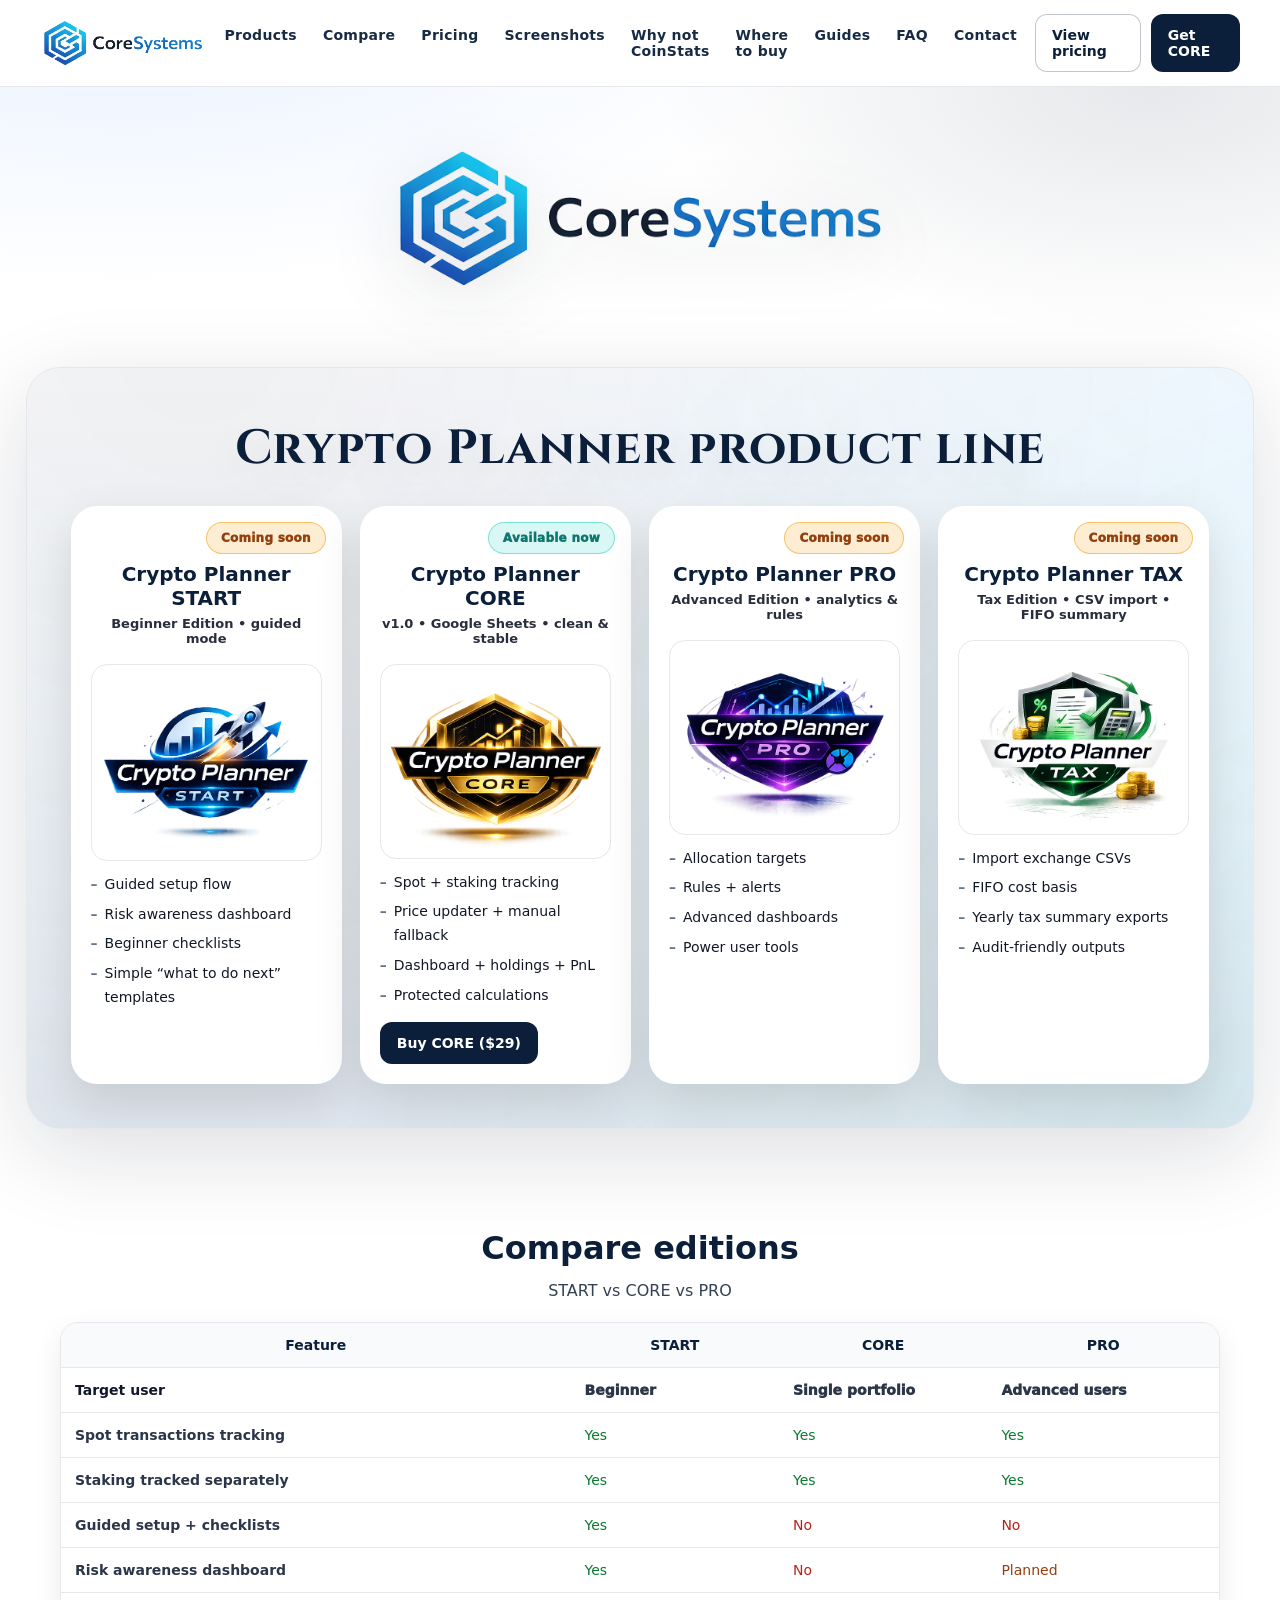
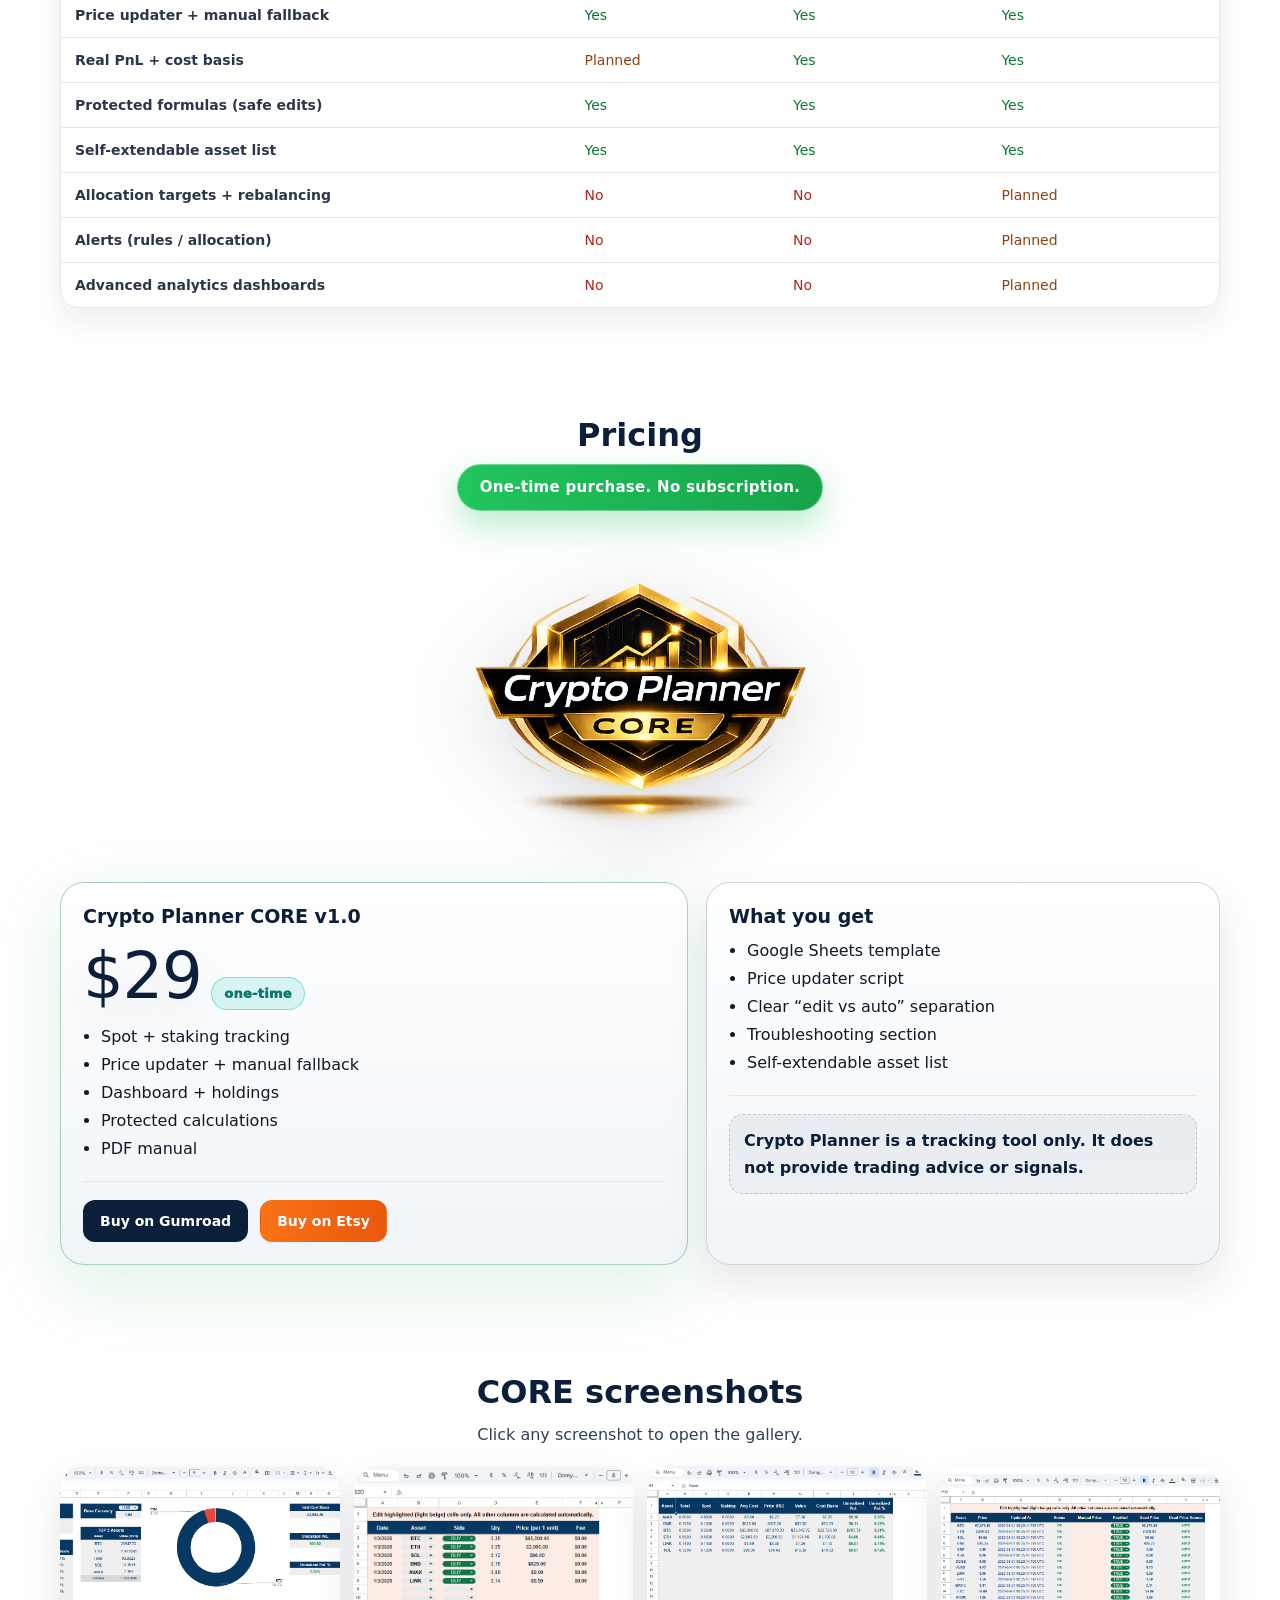
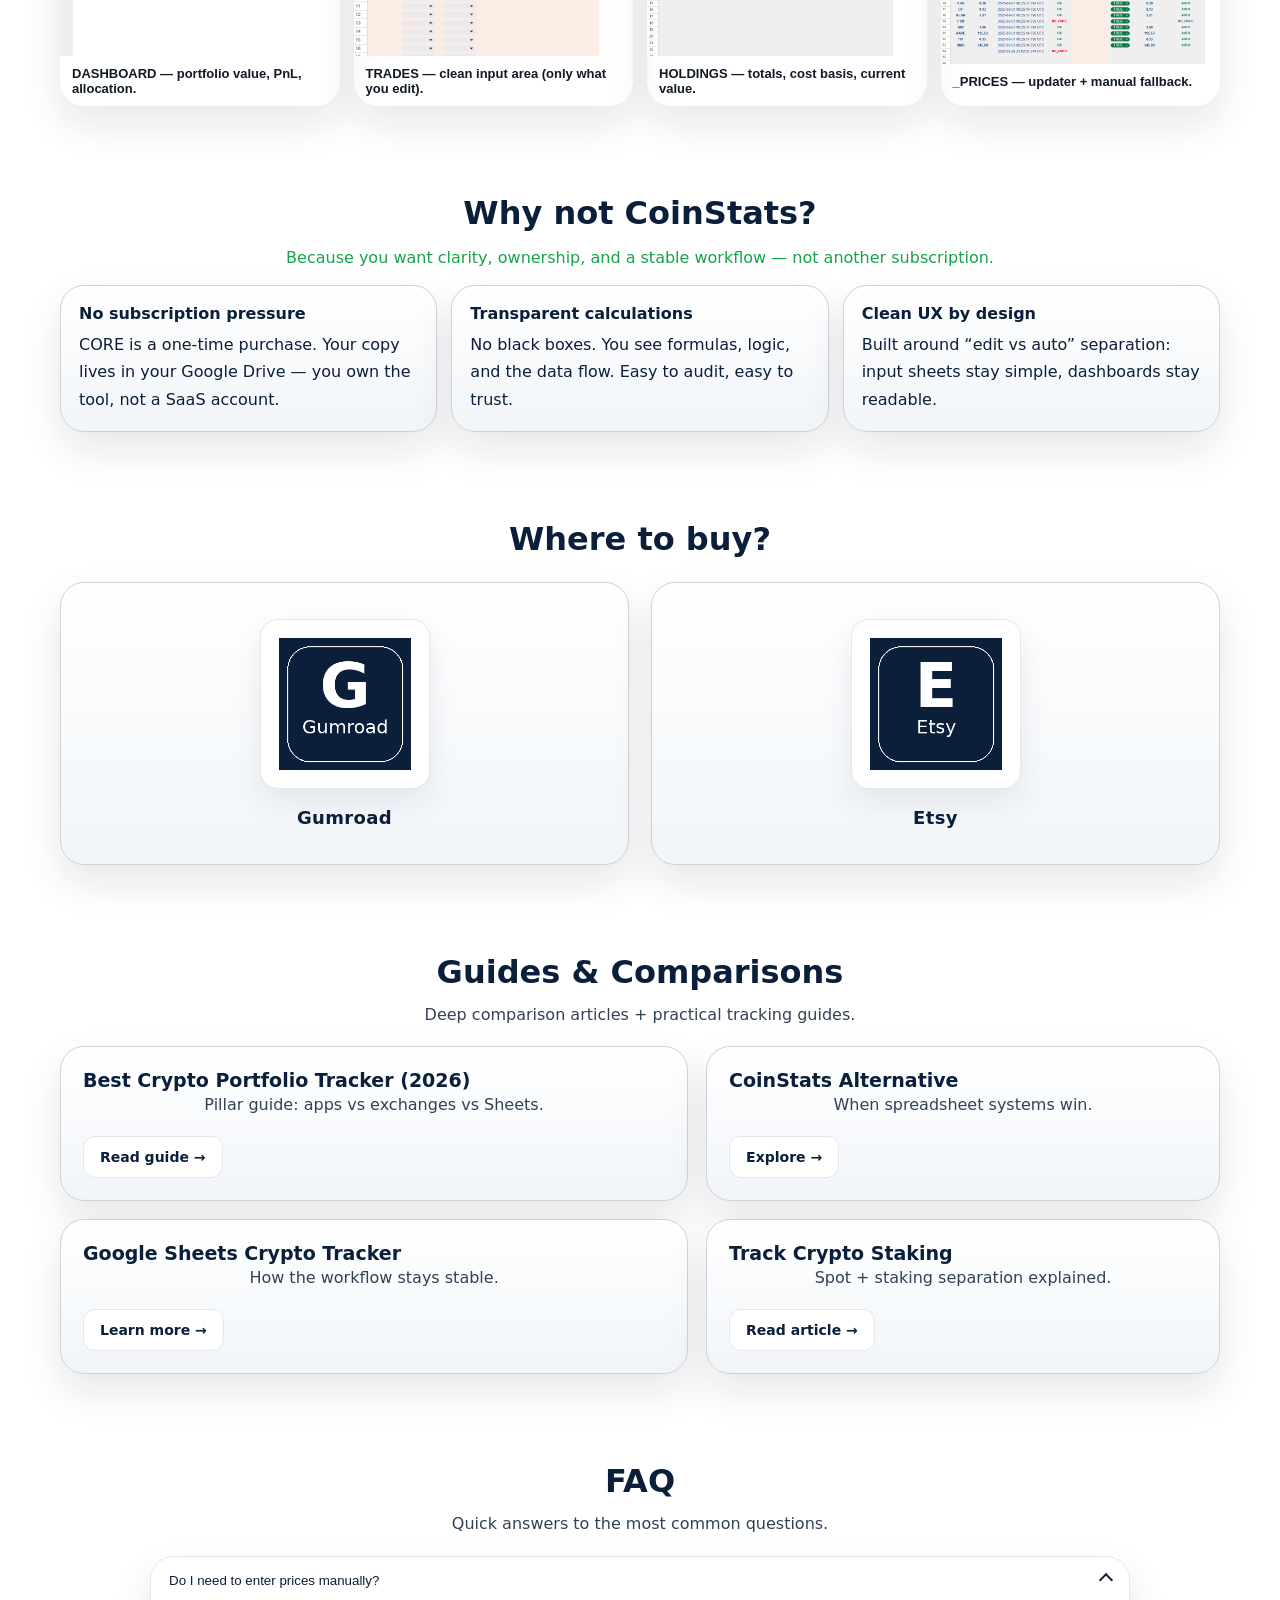
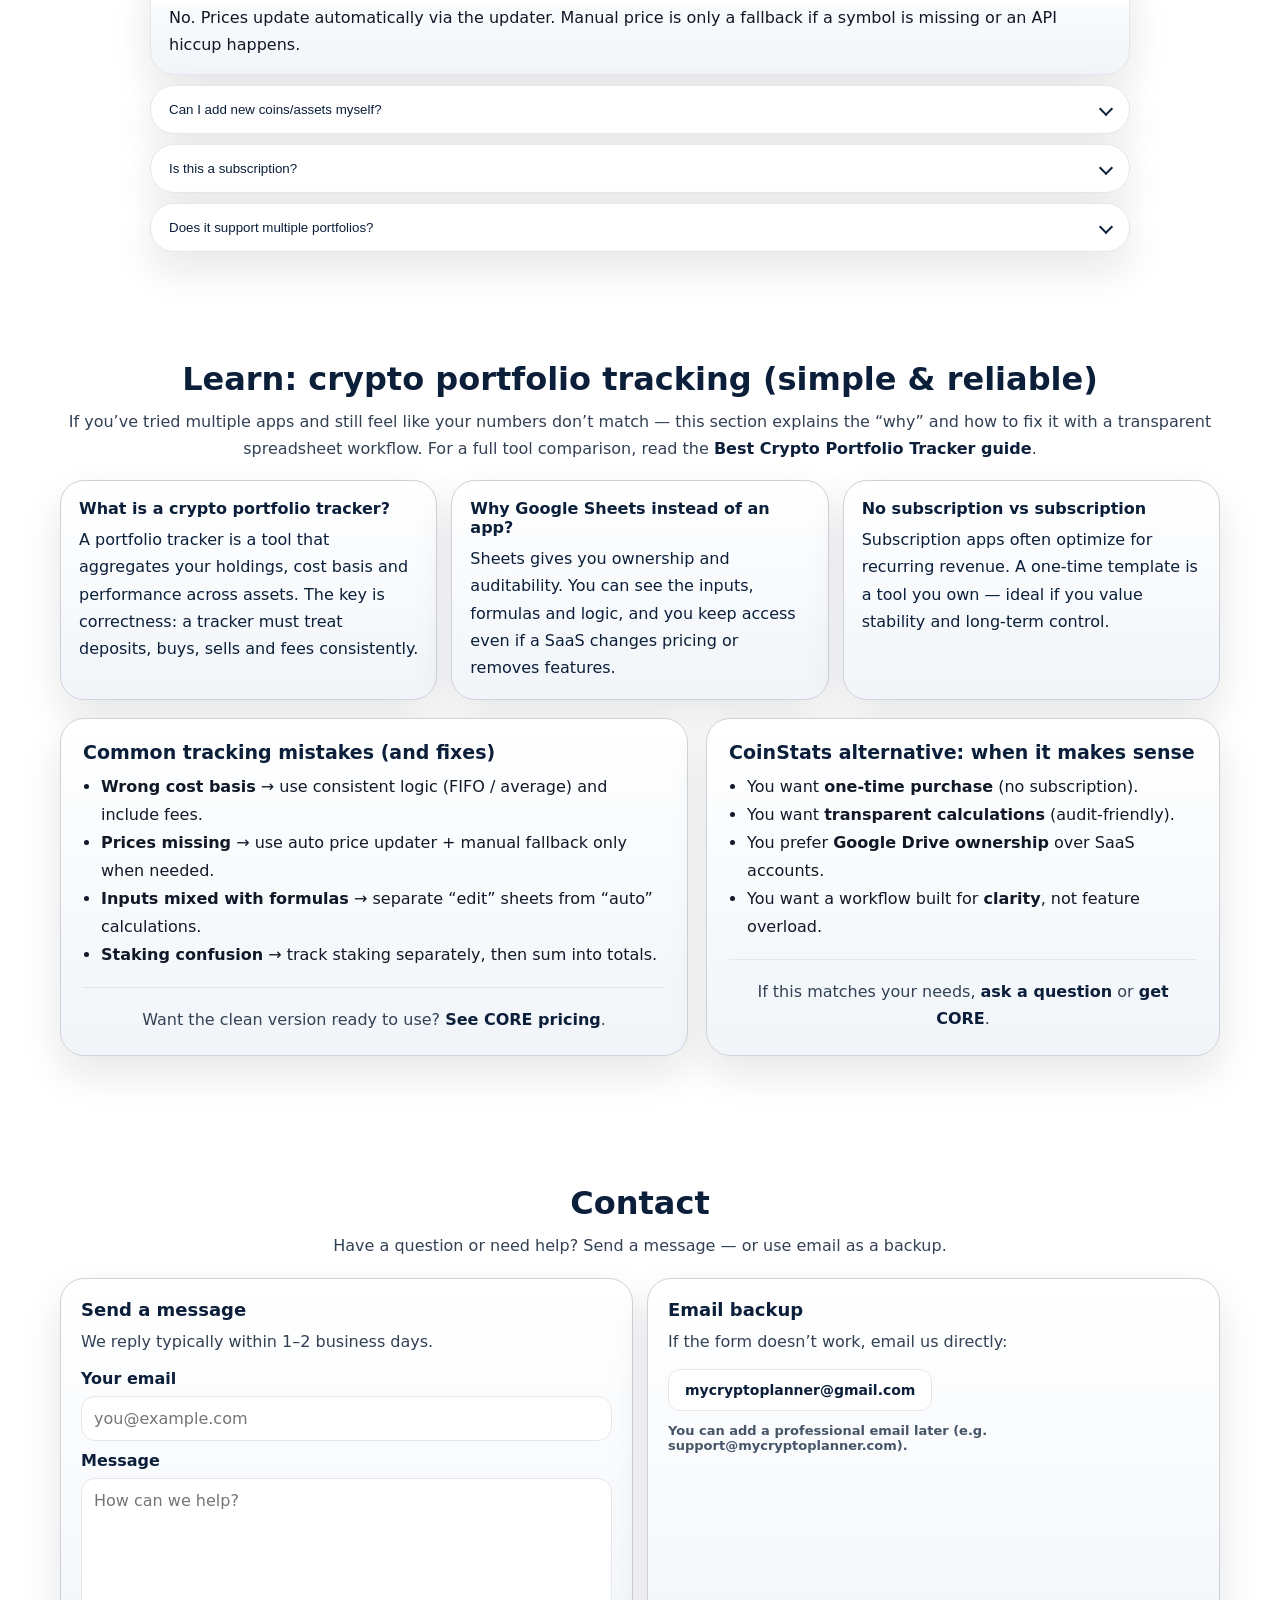
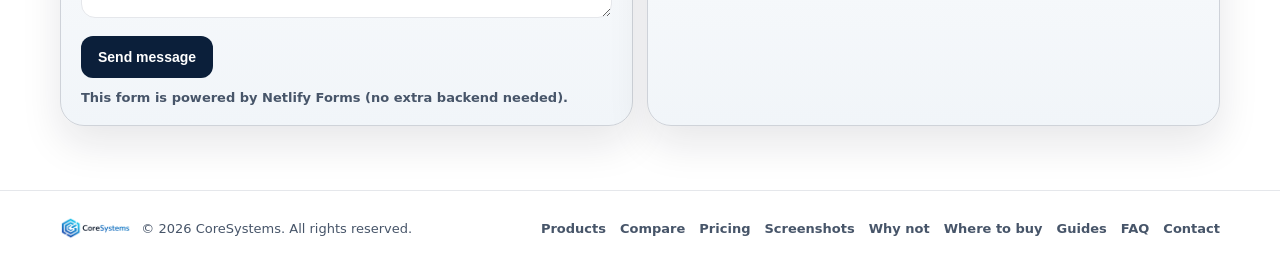
==== commit 832e4f26: "Update link text for 'Why not' section" ====
--- a/index.html
+++ b/index.html
@@ -1 +1,770 @@
-<!doctype html> <html lang="en"> <head> <meta charset="utf-8"/> <meta name="viewport" content="width=device-width, initial-scale=1"/> <!-- PRIMARY SEO --> <title>Crypto Portfolio Tracker (No Subscription) — Crypto Planner CORE</title> <meta name="description" content="Track your crypto portfolio in Google Sheets — spot + staking, real PnL, price updater with manual fallback. One-time purchase. No subscription."/> <link rel="canonical" href="https://mycryptoplanner.com/"/> <!-- ROBOTS --> <meta name="robots" content="index,follow"/> <!-- OPEN GRAPH / SOCIAL --> <meta property="og:type" content="website"/> <meta property="og:site_name" content="Crypto Planner"/> <meta property="og:title" content="Crypto Portfolio Tracker (No Subscription) — Crypto Planner CORE"/> <meta property="og:description" content="A clean Google Sheets crypto portfolio tracker: spot + staking, real PnL, price updater with manual fallback. One-time purchase."/> <meta property="og:url" content="https://mycryptoplanner.com/"/> <meta property="og:image" content="https://mycryptoplanner.com/assets/crypto_planner_core.png"/> <meta name="twitter:card" content="summary_large_image"/> <meta name="twitter:title" content="Crypto Portfolio Tracker (No Subscription) — Crypto Planner CORE"/> <meta name="twitter:description" content="Track spot + staking in Google Sheets. Real PnL. One-time purchase. No subscription."/> <meta name="twitter:image" content="https://mycryptoplanner.com/assets/crypto_planner_core.png"/> <!-- FAVICON (production-ready setup) --> <link rel="icon" href="/favicon.ico" sizes="any"> <link rel="icon" type="image/png" sizes="32x32" href="/favicon.png"> <link rel="icon" type="image/png" sizes="16x16" href="/favicon.png"> <link rel="apple-touch-icon" sizes="180x180" href="/favicon.png"> <!-- THEME COLOR --> <meta name="theme-color" content="#0b1f3a"> <!-- FONTS --> <link href="https://fonts.googleapis.com/css2?family=Cinzel:wght@600;700&family=Cormorant+Garamond:wght@600;700&display=swap" rel="stylesheet"> <!-- CSS --> <link rel="stylesheet" href="styles.css"> <!-- LINK COLOR OVERRIDE (brand-consistent, NO BLUE on hover/visited) --> <style> /* This intentionally overrides browser defaults and any accidental inline styles. Keep links NAVY everywhere, especially Guides & Learn. */ a { color: var(--navy); text-decoration:none; transition: color .2s ease, text-decoration .2s ease; } a:hover { color: var(--navy); text-decoration:underline; } a:visited { color: var(--navy); } a:active, a:focus { color: var(--navy); } /* Buttons shouldn't show underline */ .btn { text-decoration:none !important; } /* Footer can keep its own styling from styles.css (do NOT force blue here) */ </style> <!-- STRUCTURED DATA (JSON-LD) --> <script type="application/ld+json"> { "@context": "https://schema.org", "@graph": [ { "@type": "Organization", "@id": "https://mycryptoplanner.com/#organization", "name": "CoreSystems", "url": "https://mycryptoplanner.com/", "logo": "https://mycryptoplanner.com/assets/coresystems.png" }, { "@type": "WebSite", "@id": "https://mycryptoplanner.com/#website", "url": "https://mycryptoplanner.com/", "name": "Crypto Planner", "publisher": { "@id": "https://mycryptoplanner.com/#organization" } }, { "@type": "Product", "@id": "https://mycryptoplanner.com/#product-core", "name": "Crypto Planner CORE v1.0", "description": "Google Sheets crypto portfolio tracker with spot + staking tracking, real PnL and price updater with manual fallback. One-time purchase. No subscription.", "brand": { "@type": "Brand", "name": "Crypto Planner" }, "image": [ "https://mycryptoplanner.com/assets/crypto_planner_core.png" ], "offers": { "@type": "Offer", "priceCurrency": "USD", "price": "29", "availability": "https://schema.org/InStock", "url": "https://mycryptoplanner.com/#pricing" } }, { "@type": "FAQPage", "@id": "https://mycryptoplanner.com/#faqpage", "mainEntity": [ { "@type": "Question", "name": "Do I need to enter prices manually?", "acceptedAnswer": { "@type": "Answer", "text": "No. Prices update automatically via the updater. Manual price is only a fallback if a symbol is missing or an API hiccup happens." } }, { "@type": "Question", "name": "Can I add new coins/assets myself?", "acceptedAnswer": { "@type": "Answer", "text": "Yes. The template is designed to be self-extendable: add an asset, enable it, then run price update." } }, { "@type": "Question", "name": "Is this a subscription?", "acceptedAnswer": { "@type": "Answer", "text": "No. One-time purchase. Make your own copy in Google Sheets and use it forever." } }, { "@type": "Question", "name": "Does it support multiple portfolios?", "acceptedAnswer": { "@type": "Answer", "text": "CORE v1.0 is designed for a single portfolio (fast + simple). Multi-portfolio is planned for future versions." } } ] } ] } </script> </head> <body> <header class="topbar"> <div class="container topbar-inner"> <a class="brand" href="#top" aria-label="CoreSystems"> <img src="assets/coresystems.png" alt="CoreSystems logo"> </a> <nav class="nav" aria-label="Main navigation"> <a href="#products">Products</a> <a href="#compare">Compare</a> <a href="#pricing">Pricing</a> <a href="#screens">Screenshots</a> <a href="#why">Why not</a> <a href="#where">Where to buy</a> <a href="#guides">Guides</a> <a href="#faq">FAQ</a> <a href="#contact">Contact</a> </nav> <div class="top-ctas"> <a class="btn btn-ghost" href="#pricing">View pricing</a> <a class="btn btn-primary" href="#pricing">Get CORE</a> </div> </div> </header> <section class="hero" id="top"> <!-- Hidden H1: helps SEO, does NOT change layout --> <h1 style="position:absolute;left:-9999px;top:auto;width:1px;height:1px;overflow:hidden;"> Crypto Portfolio Tracker (No Subscription) — Crypto Planner CORE in Google Sheets </h1> <div class="container"> <div class="hero-gap"> <img class="hero-logo" src="assets/coresystems.png" alt="CoreSystems logo"> </div> </div> <div class="products-wrap" id="products"> <div class="products-box reveal"> <div class="products-head"> <h2 class="products-title">Crypto Planner product line</h2> </div> <div class="products-grid"> <!-- START --> <article class="card reveal" data-tilt="1"> <div class="badge soon">Coming soon</div> <div class="card-header"> <h3 class="card-title">Crypto Planner START</h3> <div class="card-meta">Beginner Edition • guided mode</div> </div> <div class="card-body"> <img class="prod-logo" src="assets/crypto_planner_start.png" alt="Crypto Planner START logo"> <ul class="dashlist"> <li>Guided setup flow</li> <li>Risk awareness dashboard</li> <li>Beginner checklists</li> <li>Simple “what to do next” templates</li> </ul> </div> </article> <!-- CORE --> <article class="card reveal" data-tilt="1"> <div class="badge available">Available now</div> <div class="card-header"> <h3 class="card-title">Crypto Planner CORE</h3> <div class="card-meta">v1.0 • Google Sheets • clean & stable</div> </div> <div class="card-body"> <img class="prod-logo" src="assets/crypto_planner_core.png" alt="Crypto Planner CORE logo"> <ul class="dashlist"> <li>Spot + staking tracking</li> <li>Price updater + manual fallback</li> <li>Dashboard + holdings + PnL</li> <li>Protected calculations</li> </ul> <div class="card-actions"> <a class="btn btn-primary" href="#pricing">Buy CORE ($29)</a> </div> </div> </article> <!-- PRO --> <article class="card reveal" data-tilt="1"> <div class="badge soon">Coming soon</div> <div class="card-header"> <h3 class="card-title">Crypto Planner PRO</h3> <div class="card-meta">Advanced Edition • analytics & rules</div> </div> <div class="card-body"> <img class="prod-logo" src="assets/crypto_planner_pro.png" alt="Crypto Planner PRO logo"> <ul class="dashlist"> <li>Allocation targets</li> <li>Rules + alerts</li> <li>Advanced dashboards</li> <li>Power user tools</li> </ul> </div> </article> <!-- TAX --> <article class="card reveal" data-tilt="1"> <div class="badge soon">Coming soon</div> <div class="card-header"> <h3 class="card-title">Crypto Planner TAX</h3> <div class="card-meta">Tax Edition • CSV import • FIFO summary</div> </div> <div class="card-body"> <img class="prod-logo" src="assets/crypto_planner_tax.png" alt="Crypto Planner TAX logo"> <ul class="dashlist"> <li>Import exchange CSVs</li> <li>FIFO cost basis</li> <li>Yearly tax summary exports</li> <li>Audit-friendly outputs</li> </ul> </div> </article> </div> </div> </div> </section> <section class="section-tight" id="compare"> <div class="container reveal"> <h2 class="h2">Compare editions</h2> <p class="p">START vs CORE vs PRO</p> <table class="compare"> <thead> <tr> <th style="width:44%;">Feature</th> <th style="width:18%;">START</th> <th style="width:18%;">CORE</th> <th style="width:20%;">PRO</th> </tr> </thead> <tbody> <tr> <td class="tu"><b>Target user</b></td> <td class="tusub">Beginner</td> <td class="tusub">Single portfolio</td> <td class="tusub">Advanced users</td> </tr> <tr><td class="feature">Spot transactions tracking</td><td class="yes">Yes</td><td class="yes">Yes</td><td class="yes">Yes</td></tr> <tr><td class="feature">Staking tracked separately</td><td class="yes">Yes</td><td class="yes">Yes</td><td class="yes">Yes</td></tr> <tr><td class="feature">Guided setup + checklists</td><td class="yes">Yes</td><td class="no">No</td><td class="no">No</td></tr> <tr><td class="feature">Risk awareness dashboard</td><td class="yes">Yes</td><td class="no">No</td><td class="planned">Planned</td></tr> <tr><td class="feature">Price updater + manual fallback</td><td class="yes">Yes</td><td class="yes">Yes</td><td class="yes">Yes</td></tr> <tr><td class="feature">Real PnL + cost basis</td><td class="planned">Planned</td><td class="yes">Yes</td><td class="yes">Yes</td></tr> <tr><td class="feature">Protected formulas (safe edits)</td><td class="yes">Yes</td><td class="yes">Yes</td><td class="yes">Yes</td></tr> <tr><td class="feature">Self-extendable asset list</td><td class="yes">Yes</td><td class="yes">Yes</td><td class="yes">Yes</td></tr> <tr><td class="feature">Allocation targets + rebalancing</td><td class="no">No</td><td class="no">No</td><td class="planned">Planned</td></tr> <tr><td class="feature">Alerts (rules / allocation)</td><td class="no">No</td><td class="no">No</td><td class="planned">Planned</td></tr> <tr><td class="feature">Advanced analytics dashboards</td><td class="no">No</td><td class="no">No</td><td class="planned">Planned</td></tr> </tbody> </table> </div> </section> <section class="section" id="pricing"> <div class="container reveal"> <h2 class="h2">Pricing</h2> <p class="p"> <span class="promo-note">One-time purchase. No subscription.</span> </p> <div class="core-logo-wrap"> <img class="core-logo core-logo-big" src="assets/crypto_planner_core.png" alt="Crypto Planner CORE logo"> </div> <div class="pricing-grid"> <div class="pricebox boxframe boxframe-price"> <h3>Crypto Planner CORE v1.0</h3> <div class="price-row"> <div class="price">$29</div> <div class="one-time-pill">one-time</div> </div> <ul class="ul"> <li>Spot + staking tracking</li> <li>Price updater + manual fallback</li> <li>Dashboard + holdings</li> <li>Protected calculations</li> <li>PDF manual</li> </ul> <div class="hr"></div> <div class="pricing-actions"> <a class="btn btn-primary" href="https://gumroad.com/l/your-product" target="_blank" rel="noreferrer">Buy on Gumroad</a> <a class="btn btn-primary btn-etsy" href="https://etsy.com/" target="_blank" rel="noreferrer">Buy on Etsy</a> </div> </div> <div class="pricebox boxframe"> <h3>What you get</h3> <ul class="ul"> <li>Google Sheets template</li> <li>Price updater script</li> <li>Clear “edit vs auto” separation</li> <li>Troubleshooting section</li> <li>Self-extendable asset list</li> </ul> <div class="hr"></div> <div class="disclaimer"> Crypto Planner is a tracking tool only. It does not provide trading advice or signals. </div> </div> </div> </div> </section> <section class="section-tight" id="screens"> <div class="container reveal"> <h2 class="h2">CORE screenshots</h2> <p class="p">Click any screenshot to open the gallery.</p> <div class="screens" data-gallery="core"> <button class="sshot boxframe sshot-btn" type="button" data-img="assets/dashboard.png" data-cap="DASHBOARD — portfolio value, PnL, allocation."> <img src="assets/dashboard.png" alt="Dashboard screenshot"> <div class="cap">DASHBOARD — portfolio value, PnL, allocation.</div> </button> <button class="sshot boxframe sshot-btn" type="button" data-img="assets/trades.png" data-cap="TRADES — clean input area (only what you edit)."> <img src="assets/trades.png" alt="Trades screenshot"> <div class="cap">TRADES — clean input area (only what you edit).</div> </button> <button class="sshot boxframe sshot-btn" type="button" data-img="assets/holdings.png" data-cap="HOLDINGS — totals, cost basis, current value."> <img src="assets/holdings.png" alt="Holdings screenshot"> <div class="cap">HOLDINGS — totals, cost basis, current value.</div> </button> <button class="sshot boxframe sshot-btn" type="button" data-img="assets/prices.png" data-cap="_PRICES — updater + manual fallback."> <img src="assets/prices.png" alt="Prices screenshot"> <div class="cap">_PRICES — updater + manual fallback.</div> </button> </div> </div> </section> <section class="section-tight" id="why"> <div class="container reveal"> <div class="why-hero"> <h2 class="h2">Why not CoinStats?</h2> <div class="why-lede">Because you want clarity, ownership, and a stable workflow — not another subscription.</div> </div> <div class="why-grid"> <div class="why-card boxframe"> <h3>No subscription pressure</h3> <p>CORE is a one-time purchase. Your copy lives in your Google Drive — you own the tool, not a SaaS account.</p> </div> <div class="why-card boxframe"> <h3>Transparent calculations</h3> <p>No black boxes. You see formulas, logic, and the data flow. Easy to audit, easy to trust.</p> </div> <div class="why-card boxframe"> <h3>Clean UX by design</h3> <p>Built around “edit vs auto” separation: input sheets stay simple, dashboards stay readable.</p> </div> </div> </div> </section> <section class="section-tight" id="where"> <div class="container reveal"> <h2 class="h2">Where to buy?</h2> <div class="where-grid"> <div class="where-card boxframe"> <img src="assets/gumroad.png" alt="Gumroad logo"> <h3>Gumroad</h3> </div> <div class="where-card boxframe"> <img src="assets/etsy.png" alt="Etsy logo"> <h3>Etsy</h3> </div> </div> </div> </section> <!-- ✅ NEW: SEO HUB (internal linking from homepage) --> <section class="section-tight" id="guides"> <div class="container reveal"> <h2 class="h2">Guides & Comparisons</h2> <p class="p">Deep comparison articles + practical tracking guides.</p> <div class="pricing-grid"> <div class="pricebox boxframe"> <h3>Best Crypto Portfolio Tracker (2026)</h3> <p class="p">Pillar guide: apps vs exchanges vs Sheets.</p> <a class="btn btn-ghost" href="/best-crypto-portfolio-tracker/">Read guide →</a> </div> <div class="pricebox boxframe"> <h3>CoinStats Alternative</h3> <p class="p">When spreadsheet systems win.</p> <a class="btn btn-ghost" href="/coinstats-alternative/">Explore →</a> </div> <div class="pricebox boxframe"> <h3>Google Sheets Crypto Tracker</h3> <p class="p">How the workflow stays stable.</p> <a class="btn btn-ghost" href="/google-sheets-crypto-tracker/">Learn more →</a> </div> <div class="pricebox boxframe"> <h3>Track Crypto Staking</h3> <p class="p">Spot + staking separation explained.</p> <a class="btn btn-ghost" href="/track-staking/">Read article →</a> </div> </div> </div> </section> <section class="section-tight" id="faq"> <div class="container reveal"> <h2 class="h2">FAQ</h2> <p class="p">Quick answers to the most common questions.</p> <div class="faq"> <div class="faq-item boxframe" data-open="1"> <button class="faq-q" type="button"> Do I need to enter prices manually? <span class="chev"></span> </button> <div class="faq-a"> No. Prices update automatically via the updater. Manual price is only a fallback if a symbol is missing or an API hiccup happens. </div> </div> <div class="faq-item boxframe"> <button class="faq-q" type="button"> Can I add new coins/assets myself? <span class="chev"></span> </button> <div class="faq-a"> Yes. The template is designed to be self-extendable: add an asset, enable it, then run price update. </div> </div> <div class="faq-item boxframe"> <button class="faq-q" type="button"> Is this a subscription? <span class="chev"></span> </button> <div class="faq-a"> No. One-time purchase. Make your own copy in Google Sheets and use it forever. </div> </div> <div class="faq-item boxframe"> <button class="faq-q" type="button"> Does it support multiple portfolios? <span class="chev"></span> </button> <div class="faq-a"> CORE v1.0 is designed for a single portfolio (fast + simple). Multi-portfolio is planned for future versions. </div> </div> </div> </div> </section> <!-- SEO EDUCATION BLOCK (renamed id to avoid duplicate) --> <section class="section" id="learn-more"> <div class="container reveal"> <h2 class="h2">Learn: crypto portfolio tracking (simple & reliable)</h2> <p class="p"> If you’ve tried multiple apps and still feel like your numbers don’t match — this section explains the “why” and how to fix it with a transparent spreadsheet workflow. For a full tool comparison, read the <a href="/best-crypto-portfolio-tracker/">Best Crypto Portfolio Tracker guide</a>. </p> <div class="why-grid"> <div class="why-card boxframe"> <h3>What is a crypto portfolio tracker?</h3> <p>A portfolio tracker is a tool that aggregates your holdings, cost basis and performance across assets. The key is correctness: a tracker must treat deposits, buys, sells and fees consistently.</p> </div> <div class="why-card boxframe"> <h3>Why Google Sheets instead of an app?</h3> <p>Sheets gives you ownership and auditability. You can see the inputs, formulas and logic, and you keep access even if a SaaS changes pricing or removes features.</p> </div> <div class="why-card boxframe"> <h3>No subscription vs subscription</h3> <p>Subscription apps often optimize for recurring revenue. A one-time template is a tool you own — ideal if you value stability and long-term control.</p> </div> </div> <div class="pricing-grid" style="margin-top:18px;"> <div class="pricebox boxframe"> <h3>Common tracking mistakes (and fixes)</h3> <ul class="ul"> <li><b>Wrong cost basis</b> → use consistent logic (FIFO / average) and include fees.</li> <li><b>Prices missing</b> → use auto price updater + manual fallback only when needed.</li> <li><b>Inputs mixed with formulas</b> → separate “edit” sheets from “auto” calculations.</li> <li><b>Staking confusion</b> → track staking separately, then sum into totals.</li> </ul> <div class="hr"></div> <p class="p" style="margin:0;">Want the clean version ready to use? <a href="#pricing">See CORE pricing</a>.</p> </div> <div class="pricebox boxframe"> <h3>CoinStats alternative: when it makes sense</h3> <ul class="ul"> <li>You want <b>one-time purchase</b> (no subscription).</li> <li>You want <b>transparent calculations</b> (audit-friendly).</li> <li>You prefer <b>Google Drive ownership</b> over SaaS accounts.</li> <li>You want a workflow built for <b>clarity</b>, not feature overload.</li> </ul> <div class="hr"></div> <p class="p" style="margin:0;">If this matches your needs, <a href="#contact">ask a question</a> or <a href="#pricing">get CORE</a>.</p> </div> </div> </div> </section> <!-- CONTACT (Netlify Forms + email backup) --> <section class="section" id="contact"> <div class="container reveal"> <h2 class="h2">Contact</h2> <p class="p">Have a question or need help? Send a message — or use email as a backup.</p> <div class="contact-grid"> <div class="contact-card boxframe"> <h3>Send a message</h3> <p>We reply typically within 1–2 business days.</p> <form name="contact" method="POST" data-netlify="true" data-netlify-honeypot="bot-field" action="/thanks/" class="contact-form"> <input type="hidden" name="form-name" value="contact"> <p class="hidden"> <label>Don’t fill this out if you’re human: <input name="bot-field"></label> </p> <label class="f-label">Your email</label> <input class="f-input" type="email" name="email" required placeholder="you@example.com"> <label class="f-label">Message</label> <textarea class="f-input" name="message" rows="6" required placeholder="How can we help?"></textarea> <div class="contact-actions"> <button class="btn btn-primary" type="submit">Send message</button> </div> <div class="contact-note"> This form is powered by Netlify Forms (no extra backend needed). </div> </form> </div> <div class="contact-card boxframe"> <h3>Email backup</h3> <p>If the form doesn’t work, email us directly:</p> <div class="contact-actions"> <a class="btn btn-ghost" href="mailto:mycryptoplanner@gmail.com">mycryptoplanner@gmail.com</a> </div> <div class="contact-note"> You can add a professional email later (e.g. support@mycryptoplanner.com). </div> </div> </div> </div> </section> <footer class="footer"> <div class="container footer-inner"> <div style="display:flex; gap:10px; align-items:center;"> <img src="assets/coresystems.png" alt="CoreSystems"> <div>© 2026 CoreSystems. All rights reserved.</div> </div> <div class="footer-links"> <a href="#products">Products</a> <a href="#compare">Compare</a> <a href="#pricing">Pricing</a> <a href="#screens">Screenshots</a> <a href="#why">Why not</a> <a href="#where">Where to buy</a> <a href="#guides">Guides</a> <a href="#faq">FAQ</a> <a href="#contact">Contact</a> </div> </div> </footer> <!-- GALLERY OVERLAY --> <div class="gallery" id="gallery" aria-hidden="true"> <div class="gallery-backdrop" data-close="1"></div> <div class="gallery-panel" role="dialog" aria-modal="true" aria-label="Screenshot preview"> <button class="gallery-close" type="button" aria-label="Close" data-close="1">✕</button> <div class="gallery-body"> <button class="gallery-nav prev" type="button" aria-label="Previous">‹</button> <figure class="gallery-figure"> <img id="galleryImg" src="" alt="Screenshot preview"> <figcaption id="galleryCap"></figcaption> </figure> <button class="gallery-nav next" type="button" aria-label="Next">›</button> </div> </div> </div> <script> /* Reveal on scroll */ (function(){ const prefersReduced = window.matchMedia && window.matchMedia('(prefers-reduced-motion: reduce)').matches; const els = Array.from(document.querySelectorAll('.reveal')); if (prefersReduced){ els.forEach(el => el.classList.add('is-in')); return; } const io = new IntersectionObserver((entries)=>{ entries.forEach(e=>{ if(e.isIntersecting){ e.target.classList.add('is-in'); io.unobserve(e.target); } }); }, {threshold: 0.12}); els.forEach(el=>io.observe(el)); })(); /* FAQ accordion */ (function(){ document.querySelectorAll('.faq-item').forEach(item=>{ const btn = item.querySelector('.faq-q'); btn.addEventListener('click', ()=>{ const open = item.getAttribute('data-open') === '1'; item.setAttribute('data-open', open ? '0' : '1'); }); }); })(); /* Subtle tilt + shine */ (function(){ const prefersReduced = window.matchMedia && window.matchMedia('(prefers-reduced-motion: reduce)').matches; if (prefersReduced) return; const cards = Array.from(document.querySelectorAll('[data-tilt="1"]')); cards.forEach(card=>{ let raf = null; function onMove(ev){ const r = card.getBoundingClientRect(); const x = (ev.clientX - r.left) / r.width; const y = (ev.clientY - r.top) / r.height; const mx = Math.max(0, Math.min(100, x * 100)); const my = Math.max(0, Math.min(100, y * 100)); card.style.setProperty('--mx', mx + '%'); card.style.setProperty('--my', my + '%'); const tiltX = (y - 0.5) * -6; const tiltY = (x - 0.5) * 6; if (raf) cancelAnimationFrame(raf); raf = requestAnimationFrame(()=>{ card.style.transform = perspective(900px) rotateX(${tiltX}deg) rotateY(${tiltY}deg) translateY(-2px); }); } function onLeave(){ if (raf) cancelAnimationFrame(raf); card.style.transform = ''; } card.addEventListener('mousemove', onMove); card.addEventListener('mouseleave', onLeave); }); })(); /* Screenshot Gallery (lightbox) */ (function(){ const gallery = document.getElementById('gallery'); const imgEl = document.getElementById('galleryImg'); const capEl = document.getElementById('galleryCap'); const items = Array.from(document.querySelectorAll('.sshot-btn')); let idx = 0; function openAt(i){ idx = (i + items.length) % items.length; const it = items[idx]; imgEl.src = it.getAttribute('data-img'); capEl.textContent = it.getAttribute('data-cap') || ''; gallery.classList.add('open'); gallery.setAttribute('aria-hidden', 'false'); document.body.classList.add('no-scroll'); } function close(){ gallery.classList.remove('open'); gallery.setAttribute('aria-hidden', 'true'); document.body.classList.remove('no-scroll'); imgEl.src = ''; } function next(){ openAt(idx + 1); } function prev(){ openAt(idx - 1); } items.forEach((btn, i)=>{ btn.addEventListener('click', ()=> openAt(i)); }); gallery.addEventListener('click', (e)=>{ const t = e.target; if (t && t.getAttribute && t.getAttribute('data-close') === '1') close(); }); gallery.querySelector('.next').addEventListener('click', next); gallery.querySelector('.prev').addEventListener('click', prev); window.addEventListener('keydown', (e)=>{ if (!gallery.classList.contains('open')) return; if (e.key === 'Escape') close(); if (e.key === 'ArrowRight') next(); if (e.key === 'ArrowLeft') prev(); }); })(); </script> </body> </html>
+<!doctype html>
+<html lang="en">
+<head>
+  <meta charset="utf-8"/>
+  <meta name="viewport" content="width=device-width, initial-scale=1"/>
+
+  <!-- PRIMARY SEO -->
+  <title>Crypto Portfolio Tracker (No Subscription) — Crypto Planner CORE</title>
+  <meta name="description" content="Track your crypto portfolio in Google Sheets — spot + staking, real PnL, price updater with manual fallback. One-time purchase. No subscription."/>
+  <link rel="canonical" href="https://mycryptoplanner.com/"/>
+
+  <!-- ROBOTS -->
+  <meta name="robots" content="index,follow"/>
+
+  <!-- OPEN GRAPH / SOCIAL -->
+  <meta property="og:type" content="website"/>
+  <meta property="og:site_name" content="Crypto Planner"/>
+  <meta property="og:title" content="Crypto Portfolio Tracker (No Subscription) — Crypto Planner CORE"/>
+  <meta property="og:description" content="A clean Google Sheets crypto portfolio tracker: spot + staking, real PnL, price updater with manual fallback. One-time purchase."/>
+  <meta property="og:url" content="https://mycryptoplanner.com/"/>
+  <meta property="og:image" content="https://mycryptoplanner.com/assets/crypto_planner_core.png"/>
+
+  <meta name="twitter:card" content="summary_large_image"/>
+  <meta name="twitter:title" content="Crypto Portfolio Tracker (No Subscription) — Crypto Planner CORE"/>
+  <meta name="twitter:description" content="Track spot + staking in Google Sheets. Real PnL. One-time purchase. No subscription."/>
+  <meta name="twitter:image" content="https://mycryptoplanner.com/assets/crypto_planner_core.png"/>
+
+  <!-- FAVICON (production-ready setup) -->
+  <link rel="icon" href="/favicon.ico" sizes="any">
+  <link rel="icon" type="image/png" sizes="32x32" href="/favicon.png">
+  <link rel="icon" type="image/png" sizes="16x16" href="/favicon.png">
+  <link rel="apple-touch-icon" sizes="180x180" href="/favicon.png">
+
+  <!-- THEME COLOR -->
+  <meta name="theme-color" content="#0b1f3a">
+
+  <!-- FONTS -->
+  <link href="https://fonts.googleapis.com/css2?family=Cinzel:wght@600;700&family=Cormorant+Garamond:wght@600;700&display=swap" rel="stylesheet">
+
+  <!-- CSS (ABSOLUTE PATH) -->
+  <link rel="stylesheet" href="/styles.css">
+
+  <!-- LINK COLOR OVERRIDE (brand-consistent, NO BLUE on hover/visited) -->
+  <style>
+    a { color: var(--navy); text-decoration:none; transition: color .2s ease, text-decoration .2s ease; }
+    a:hover { color: var(--navy); text-decoration:underline; }
+    a:visited { color: var(--navy); }
+    a:active, a:focus { color: var(--navy); }
+    .btn { text-decoration:none !important; }
+  </style>
+
+  <!-- STRUCTURED DATA (JSON-LD) -->
+  <script type="application/ld+json">
+  {
+    "@context": "https://schema.org",
+    "@graph": [
+      {
+        "@type": "Organization",
+        "@id": "https://mycryptoplanner.com/#organization",
+        "name": "CoreSystems",
+        "url": "https://mycryptoplanner.com/",
+        "logo": "https://mycryptoplanner.com/assets/coresystems.png"
+      },
+      {
+        "@type": "WebSite",
+        "@id": "https://mycryptoplanner.com/#website",
+        "url": "https://mycryptoplanner.com/",
+        "name": "Crypto Planner",
+        "publisher": { "@id": "https://mycryptoplanner.com/#organization" }
+      },
+      {
+        "@type": "Product",
+        "@id": "https://mycryptoplanner.com/#product-core",
+        "name": "Crypto Planner CORE v1.0",
+        "description": "Google Sheets crypto portfolio tracker with spot + staking tracking, real PnL and price updater with manual fallback. One-time purchase. No subscription.",
+        "brand": { "@type": "Brand", "name": "Crypto Planner" },
+        "image": [
+          "https://mycryptoplanner.com/assets/crypto_planner_core.png"
+        ],
+        "offers": {
+          "@type": "Offer",
+          "priceCurrency": "USD",
+          "price": "29",
+          "availability": "https://schema.org/InStock",
+          "url": "https://mycryptoplanner.com/#pricing"
+        }
+      },
+      {
+        "@type": "FAQPage",
+        "@id": "https://mycryptoplanner.com/#faqpage",
+        "mainEntity": [
+          {
+            "@type": "Question",
+            "name": "Do I need to enter prices manually?",
+            "acceptedAnswer": { "@type": "Answer", "text": "No. Prices update automatically via the updater. Manual price is only a fallback if a symbol is missing or an API hiccup happens." }
+          },
+          {
+            "@type": "Question",
+            "name": "Can I add new coins/assets myself?",
+            "acceptedAnswer": { "@type": "Answer", "text": "Yes. The template is designed to be self-extendable: add an asset, enable it, then run price update." }
+          },
+          {
+            "@type": "Question",
+            "name": "Is this a subscription?",
+            "acceptedAnswer": { "@type": "Answer", "text": "No. One-time purchase. Make your own copy in Google Sheets and use it forever." }
+          },
+          {
+            "@type": "Question",
+            "name": "Does it support multiple portfolios?",
+            "acceptedAnswer": { "@type": "Answer", "text": "CORE v1.0 is designed for a single portfolio (fast + simple). Multi-portfolio is planned for future versions." }
+          }
+        ]
+      }
+    ]
+  }
+  </script>
+</head>
+
+<body>
+
+<header class="topbar">
+  <div class="container topbar-inner">
+    <a class="brand" href="#top" aria-label="CoreSystems">
+      <img src="/assets/coresystems.png" alt="CoreSystems logo">
+    </a>
+
+    <nav class="nav" aria-label="Main navigation">
+      <a href="#products">Products</a>
+      <a href="#compare">Compare</a>
+      <a href="#pricing">Pricing</a>
+      <a href="#screens">Screenshots</a>
+      <a href="#why">Why not CoinStats</a>
+      <a href="#where">Where to buy</a>
+      <a href="#guides">Guides</a>
+      <a href="#faq">FAQ</a>
+      <a href="#contact">Contact</a>
+    </nav>
+
+    <div class="top-ctas">
+      <a class="btn btn-ghost" href="#pricing">View pricing</a>
+      <a class="btn btn-primary" href="#pricing">Get CORE</a>
+    </div>
+  </div>
+</header>
+
+<section class="hero" id="top">
+  <!-- Hidden H1: helps SEO, does NOT change layout -->
+  <h1 style="position:absolute;left:-9999px;top:auto;width:1px;height:1px;overflow:hidden;">
+    Crypto Portfolio Tracker (No Subscription) — Crypto Planner CORE in Google Sheets
+  </h1>
+
+  <div class="container">
+    <div class="hero-gap">
+      <img class="hero-logo" src="/assets/coresystems.png" alt="CoreSystems logo">
+    </div>
+  </div>
+
+  <div class="products-wrap" id="products">
+    <div class="products-box reveal">
+
+      <div class="products-head">
+        <h2 class="products-title">Crypto Planner product line</h2>
+      </div>
+
+      <div class="products-grid">
+
+        <!-- START -->
+        <article class="card reveal" data-tilt="1">
+          <div class="badge soon">Coming soon</div>
+          <div class="card-header">
+            <h3 class="card-title">Crypto Planner START</h3>
+            <div class="card-meta">Beginner Edition • guided mode</div>
+          </div>
+          <div class="card-body">
+            <img class="prod-logo" src="/assets/crypto_planner_start.png" alt="Crypto Planner START logo">
+            <ul class="dashlist">
+              <li>Guided setup flow</li>
+              <li>Risk awareness dashboard</li>
+              <li>Beginner checklists</li>
+              <li>Simple “what to do next” templates</li>
+            </ul>
+          </div>
+        </article>
+
+        <!-- CORE -->
+        <article class="card reveal" data-tilt="1">
+          <div class="badge available">Available now</div>
+          <div class="card-header">
+            <h3 class="card-title">Crypto Planner CORE</h3>
+            <div class="card-meta">v1.0 • Google Sheets • clean & stable</div>
+          </div>
+          <div class="card-body">
+            <img class="prod-logo" src="/assets/crypto_planner_core.png" alt="Crypto Planner CORE logo">
+            <ul class="dashlist">
+              <li>Spot + staking tracking</li>
+              <li>Price updater + manual fallback</li>
+              <li>Dashboard + holdings + PnL</li>
+              <li>Protected calculations</li>
+            </ul>
+            <div class="card-actions">
+              <a class="btn btn-primary" href="#pricing">Buy CORE ($29)</a>
+            </div>
+          </div>
+        </article>
+
+        <!-- PRO -->
+        <article class="card reveal" data-tilt="1">
+          <div class="badge soon">Coming soon</div>
+          <div class="card-header">
+            <h3 class="card-title">Crypto Planner PRO</h3>
+            <div class="card-meta">Advanced Edition • analytics & rules</div>
+          </div>
+          <div class="card-body">
+            <img class="prod-logo" src="/assets/crypto_planner_pro.png" alt="Crypto Planner PRO logo">
+            <ul class="dashlist">
+              <li>Allocation targets</li>
+              <li>Rules + alerts</li>
+              <li>Advanced dashboards</li>
+              <li>Power user tools</li>
+            </ul>
+          </div>
+        </article>
+
+        <!-- TAX -->
+        <article class="card reveal" data-tilt="1">
+          <div class="badge soon">Coming soon</div>
+          <div class="card-header">
+            <h3 class="card-title">Crypto Planner TAX</h3>
+            <div class="card-meta">Tax Edition • CSV import • FIFO summary</div>
+          </div>
+          <div class="card-body">
+            <img class="prod-logo" src="/assets/crypto_planner_tax.png" alt="Crypto Planner TAX logo">
+            <ul class="dashlist">
+              <li>Import exchange CSVs</li>
+              <li>FIFO cost basis</li>
+              <li>Yearly tax summary exports</li>
+              <li>Audit-friendly outputs</li>
+            </ul>
+          </div>
+        </article>
+
+      </div>
+    </div>
+  </div>
+</section>
+
+<section class="section-tight" id="compare">
+  <div class="container reveal">
+    <h2 class="h2">Compare editions</h2>
+    <p class="p">START vs CORE vs PRO</p>
+
+    <table class="compare">
+      <thead>
+        <tr>
+          <th style="width:44%;">Feature</th>
+          <th style="width:18%;">START</th>
+          <th style="width:18%;">CORE</th>
+          <th style="width:20%;">PRO</th>
+        </tr>
+      </thead>
+      <tbody>
+        <tr>
+          <td class="tu"><b>Target user</b></td>
+          <td class="tusub">Beginner</td>
+          <td class="tusub">Single portfolio</td>
+          <td class="tusub">Advanced users</td>
+        </tr>
+
+        <tr><td class="feature">Spot transactions tracking</td><td class="yes">Yes</td><td class="yes">Yes</td><td class="yes">Yes</td></tr>
+        <tr><td class="feature">Staking tracked separately</td><td class="yes">Yes</td><td class="yes">Yes</td><td class="yes">Yes</td></tr>
+        <tr><td class="feature">Guided setup + checklists</td><td class="yes">Yes</td><td class="no">No</td><td class="no">No</td></tr>
+        <tr><td class="feature">Risk awareness dashboard</td><td class="yes">Yes</td><td class="no">No</td><td class="planned">Planned</td></tr>
+        <tr><td class="feature">Price updater + manual fallback</td><td class="yes">Yes</td><td class="yes">Yes</td><td class="yes">Yes</td></tr>
+        <tr><td class="feature">Real PnL + cost basis</td><td class="planned">Planned</td><td class="yes">Yes</td><td class="yes">Yes</td></tr>
+        <tr><td class="feature">Protected formulas (safe edits)</td><td class="yes">Yes</td><td class="yes">Yes</td><td class="yes">Yes</td></tr>
+        <tr><td class="feature">Self-extendable asset list</td><td class="yes">Yes</td><td class="yes">Yes</td><td class="yes">Yes</td></tr>
+        <tr><td class="feature">Allocation targets + rebalancing</td><td class="no">No</td><td class="no">No</td><td class="planned">Planned</td></tr>
+        <tr><td class="feature">Alerts (rules / allocation)</td><td class="no">No</td><td class="no">No</td><td class="planned">Planned</td></tr>
+        <tr><td class="feature">Advanced analytics dashboards</td><td class="no">No</td><td class="no">No</td><td class="planned">Planned</td></tr>
+      </tbody>
+    </table>
+  </div>
+</section>
+
+<section class="section" id="pricing">
+  <div class="container reveal">
+
+    <h2 class="h2">Pricing</h2>
+    <p class="p">
+      <span class="promo-note">One-time purchase. No subscription.</span>
+    </p>
+
+    <div class="core-logo-wrap">
+      <img class="core-logo core-logo-big"
+           src="/assets/crypto_planner_core.png"
+           alt="Crypto Planner CORE logo">
+    </div>
+
+    <div class="pricing-grid">
+      <div class="pricebox boxframe boxframe-price">
+        <h3>Crypto Planner CORE v1.0</h3>
+
+        <div class="price-row">
+          <div class="price">$29</div>
+          <div class="one-time-pill">one-time</div>
+        </div>
+
+        <ul class="ul">
+          <li>Spot + staking tracking</li>
+          <li>Price updater + manual fallback</li>
+          <li>Dashboard + holdings</li>
+          <li>Protected calculations</li>
+          <li>PDF manual</li>
+        </ul>
+
+        <div class="hr"></div>
+
+        <div class="pricing-actions">
+          <a class="btn btn-primary"
+             href="https://gumroad.com/l/your-product"
+             target="_blank"
+             rel="noreferrer">Buy on Gumroad</a>
+
+          <a class="btn btn-primary btn-etsy"
+             href="https://etsy.com/"
+             target="_blank"
+             rel="noreferrer">Buy on Etsy</a>
+        </div>
+      </div>
+
+      <div class="pricebox boxframe">
+        <h3>What you get</h3>
+        <ul class="ul">
+          <li>Google Sheets template</li>
+          <li>Price updater script</li>
+          <li>Clear “edit vs auto” separation</li>
+          <li>Troubleshooting section</li>
+          <li>Self-extendable asset list</li>
+        </ul>
+
+        <div class="hr"></div>
+
+        <div class="disclaimer">
+          Crypto Planner is a tracking tool only. It does not provide trading advice or signals.
+        </div>
+      </div>
+    </div>
+  </div>
+</section>
+
+<section class="section-tight" id="screens">
+  <div class="container reveal">
+    <h2 class="h2">CORE screenshots</h2>
+    <p class="p">Click any screenshot to open the gallery.</p>
+
+    <div class="screens" data-gallery="core">
+      <button class="sshot boxframe sshot-btn" type="button" data-img="/assets/dashboard.png" data-cap="DASHBOARD — portfolio value, PnL, allocation.">
+        <img src="/assets/dashboard.png" alt="Dashboard screenshot">
+        <div class="cap">DASHBOARD — portfolio value, PnL, allocation.</div>
+      </button>
+
+      <button class="sshot boxframe sshot-btn" type="button" data-img="/assets/trades.png" data-cap="TRADES — clean input area (only what you edit).">
+        <img src="/assets/trades.png" alt="Trades screenshot">
+        <div class="cap">TRADES — clean input area (only what you edit).</div>
+      </button>
+
+      <button class="sshot boxframe sshot-btn" type="button" data-img="/assets/holdings.png" data-cap="HOLDINGS — totals, cost basis, current value.">
+        <img src="/assets/holdings.png" alt="Holdings screenshot">
+        <div class="cap">HOLDINGS — totals, cost basis, current value.</div>
+      </button>
+
+      <button class="sshot boxframe sshot-btn" type="button" data-img="/assets/prices.png" data-cap="_PRICES — updater + manual fallback.">
+        <img src="/assets/prices.png" alt="Prices screenshot">
+        <div class="cap">_PRICES — updater + manual fallback.</div>
+      </button>
+    </div>
+  </div>
+</section>
+
+<section class="section-tight" id="why">
+  <div class="container reveal">
+    <div class="why-hero">
+      <h2 class="h2">Why not CoinStats?</h2>
+      <div class="why-lede">Because you want clarity, ownership, and a stable workflow — not another subscription.</div>
+    </div>
+
+    <div class="why-grid">
+      <div class="why-card boxframe">
+        <h3>No subscription pressure</h3>
+        <p>CORE is a one-time purchase. Your copy lives in your Google Drive — you own the tool, not a SaaS account.</p>
+      </div>
+      <div class="why-card boxframe">
+        <h3>Transparent calculations</h3>
+        <p>No black boxes. You see formulas, logic, and the data flow. Easy to audit, easy to trust.</p>
+      </div>
+      <div class="why-card boxframe">
+        <h3>Clean UX by design</h3>
+        <p>Built around “edit vs auto” separation: input sheets stay simple, dashboards stay readable.</p>
+      </div>
+    </div>
+  </div>
+</section>
+
+<section class="section-tight" id="where">
+  <div class="container reveal">
+    <h2 class="h2">Where to buy?</h2>
+
+    <div class="where-grid">
+      <div class="where-card boxframe">
+        <img src="/assets/gumroad.png" alt="Gumroad logo">
+        <h3>Gumroad</h3>
+      </div>
+
+      <div class="where-card boxframe">
+        <img src="/assets/etsy.png" alt="Etsy logo">
+        <h3>Etsy</h3>
+      </div>
+    </div>
+  </div>
+</section>
+
+<section class="section-tight" id="guides">
+  <div class="container reveal">
+    <h2 class="h2">Guides & Comparisons</h2>
+    <p class="p">Deep comparison articles + practical tracking guides.</p>
+
+    <div class="pricing-grid">
+      <div class="pricebox boxframe">
+        <h3>Best Crypto Portfolio Tracker (2026)</h3>
+        <p class="p">Pillar guide: apps vs exchanges vs Sheets.</p>
+        <a class="btn btn-ghost" href="/best-crypto-portfolio-tracker/">Read guide →</a>
+      </div>
+
+      <div class="pricebox boxframe">
+        <h3>CoinStats Alternative</h3>
+        <p class="p">When spreadsheet systems win.</p>
+        <a class="btn btn-ghost" href="/coinstats-alternative/">Explore →</a>
+      </div>
+
+      <div class="pricebox boxframe">
+        <h3>Google Sheets Crypto Tracker</h3>
+        <p class="p">How the workflow stays stable.</p>
+        <a class="btn btn-ghost" href="/google-sheets-crypto-tracker/">Learn more →</a>
+      </div>
+
+      <div class="pricebox boxframe">
+        <h3>Track Crypto Staking</h3>
+        <p class="p">Spot + staking separation explained.</p>
+        <a class="btn btn-ghost" href="/track-staking/">Read article →</a>
+      </div>
+    </div>
+  </div>
+</section>
+
+<section class="section-tight" id="faq">
+  <div class="container reveal">
+    <h2 class="h2">FAQ</h2>
+    <p class="p">Quick answers to the most common questions.</p>
+
+    <div class="faq">
+      <div class="faq-item boxframe" data-open="1">
+        <button class="faq-q" type="button">
+          Do I need to enter prices manually?
+          <span class="chev"></span>
+        </button>
+        <div class="faq-a">
+          No. Prices update automatically via the updater. Manual price is only a fallback if a symbol is missing or an API hiccup happens.
+        </div>
+      </div>
+
+      <div class="faq-item boxframe">
+        <button class="faq-q" type="button">
+          Can I add new coins/assets myself?
+          <span class="chev"></span>
+        </button>
+        <div class="faq-a">
+          Yes. The template is designed to be self-extendable: add an asset, enable it, then run price update.
+        </div>
+      </div>
+
+      <div class="faq-item boxframe">
+        <button class="faq-q" type="button">
+          Is this a subscription?
+          <span class="chev"></span>
+        </button>
+        <div class="faq-a">
+          No. One-time purchase. Make your own copy in Google Sheets and use it forever.
+        </div>
+      </div>
+
+      <div class="faq-item boxframe">
+        <button class="faq-q" type="button">
+          Does it support multiple portfolios?
+          <span class="chev"></span>
+        </button>
+        <div class="faq-a">
+          CORE v1.0 is designed for a single portfolio (fast + simple). Multi-portfolio is planned for future versions.
+        </div>
+      </div>
+    </div>
+  </div>
+</section>
+
+<section class="section" id="learn-more">
+  <div class="container reveal">
+    <h2 class="h2">Learn: crypto portfolio tracking (simple & reliable)</h2>
+
+    <p class="p">
+      If you’ve tried multiple apps and still feel like your numbers don’t match — this section explains the “why”
+      and how to fix it with a transparent spreadsheet workflow.
+      For a full tool comparison, read the
+      <a href="/best-crypto-portfolio-tracker/">Best Crypto Portfolio Tracker guide</a>.
+    </p>
+
+    <div class="why-grid">
+      <div class="why-card boxframe">
+        <h3>What is a crypto portfolio tracker?</h3>
+        <p>A portfolio tracker is a tool that aggregates your holdings, cost basis and performance across assets. The key is correctness: a tracker must treat deposits, buys, sells and fees consistently.</p>
+      </div>
+
+      <div class="why-card boxframe">
+        <h3>Why Google Sheets instead of an app?</h3>
+        <p>Sheets gives you ownership and auditability. You can see the inputs, formulas and logic, and you keep access even if a SaaS changes pricing or removes features.</p>
+      </div>
+
+      <div class="why-card boxframe">
+        <h3>No subscription vs subscription</h3>
+        <p>Subscription apps often optimize for recurring revenue. A one-time template is a tool you own — ideal if you value stability and long-term control.</p>
+      </div>
+    </div>
+
+    <div class="pricing-grid" style="margin-top:18px;">
+      <div class="pricebox boxframe">
+        <h3>Common tracking mistakes (and fixes)</h3>
+        <ul class="ul">
+          <li><b>Wrong cost basis</b> → use consistent logic (FIFO / average) and include fees.</li>
+          <li><b>Prices missing</b> → use auto price updater + manual fallback only when needed.</li>
+          <li><b>Inputs mixed with formulas</b> → separate “edit” sheets from “auto” calculations.</li>
+          <li><b>Staking confusion</b> → track staking separately, then sum into totals.</li>
+        </ul>
+        <div class="hr"></div>
+        <p class="p" style="margin:0;">Want the clean version ready to use? <a href="#pricing">See CORE pricing</a>.</p>
+      </div>
+
+      <div class="pricebox boxframe">
+        <h3>CoinStats alternative: when it makes sense</h3>
+        <ul class="ul">
+          <li>You want <b>one-time purchase</b> (no subscription).</li>
+          <li>You want <b>transparent calculations</b> (audit-friendly).</li>
+          <li>You prefer <b>Google Drive ownership</b> over SaaS accounts.</li>
+          <li>You want a workflow built for <b>clarity</b>, not feature overload.</li>
+        </ul>
+        <div class="hr"></div>
+        <p class="p" style="margin:0;">If this matches your needs, <a href="#contact">ask a question</a> or <a href="#pricing">get CORE</a>.</p>
+      </div>
+    </div>
+  </div>
+</section>
+
+<section class="section" id="contact">
+  <div class="container reveal">
+    <h2 class="h2">Contact</h2>
+    <p class="p">Have a question or need help? Send a message — or use email as a backup.</p>
+
+    <div class="contact-grid">
+      <div class="contact-card boxframe">
+        <h3>Send a message</h3>
+        <p>We reply typically within 1–2 business days.</p>
+
+        <form name="contact" method="POST" data-netlify="true" data-netlify-honeypot="bot-field" action="/thanks/" class="contact-form">
+          <input type="hidden" name="form-name" value="contact">
+          <p class="hidden">
+            <label>Don’t fill this out if you’re human: <input name="bot-field"></label>
+          </p>
+
+          <label class="f-label">Your email</label>
+          <input class="f-input" type="email" name="email" required placeholder="you@example.com">
+
+          <label class="f-label">Message</label>
+          <textarea class="f-input" name="message" rows="6" required placeholder="How can we help?"></textarea>
+
+          <div class="contact-actions">
+            <button class="btn btn-primary" type="submit">Send message</button>
+          </div>
+
+          <div class="contact-note">
+            This form is powered by Netlify Forms (no extra backend needed).
+          </div>
+        </form>
+      </div>
+
+      <div class="contact-card boxframe">
+        <h3>Email backup</h3>
+        <p>If the form doesn’t work, email us directly:</p>
+
+        <div class="contact-actions">
+          <a class="btn btn-ghost" href="mailto:mycryptoplanner@gmail.com">mycryptoplanner@gmail.com</a>
+        </div>
+
+        <div class="contact-note">
+          You can add a professional email later (e.g. support@mycryptoplanner.com).
+        </div>
+      </div>
+    </div>
+  </div>
+</section>
+
+<footer class="footer">
+  <div class="container footer-inner">
+    <div style="display:flex; gap:10px; align-items:center;">
+      <img src="/assets/coresystems.png" alt="CoreSystems">
+      <div>© 2026 CoreSystems. All rights reserved.</div>
+    </div>
+    <div class="footer-links">
+      <a href="#products">Products</a>
+      <a href="#compare">Compare</a>
+      <a href="#pricing">Pricing</a>
+      <a href="#screens">Screenshots</a>
+      <a href="#why">Why not</a>
+      <a href="#where">Where to buy</a>
+      <a href="#guides">Guides</a>
+      <a href="#faq">FAQ</a>
+      <a href="#contact">Contact</a>
+    </div>
+  </div>
+</footer>
+
+<div class="gallery" id="gallery" aria-hidden="true">
+  <div class="gallery-backdrop" data-close="1"></div>
+
+  <div class="gallery-panel" role="dialog" aria-modal="true" aria-label="Screenshot preview">
+    <button class="gallery-close" type="button" aria-label="Close" data-close="1">✕</button>
+
+    <div class="gallery-body">
+      <button class="gallery-nav prev" type="button" aria-label="Previous">‹</button>
+
+      <figure class="gallery-figure">
+        <img id="galleryImg" src="" alt="Screenshot preview">
+        <figcaption id="galleryCap"></figcaption>
+      </figure>
+
+      <button class="gallery-nav next" type="button" aria-label="Next">›</button>
+    </div>
+  </div>
+</div>
+
+<script>
+  // Ensure CSS reveal rules that depend on html.js work consistently
+  document.documentElement.classList.add('js');
+
+  /* Reveal on scroll */
+  (function(){
+    const prefersReduced = window.matchMedia && window.matchMedia('(prefers-reduced-motion: reduce)').matches;
+    const els = Array.from(document.querySelectorAll('.reveal'));
+    if (prefersReduced){
+      els.forEach(el => el.classList.add('is-in'));
+      return;
+    }
+    if (!('IntersectionObserver' in window)){
+      els.forEach(el => el.classList.add('is-in'));
+      return;
+    }
+    const io = new IntersectionObserver((entries)=>{
+      entries.forEach(e=>{
+        if(e.isIntersecting){
+          e.target.classList.add('is-in');
+          io.unobserve(e.target);
+        }
+      });
+    }, {threshold: 0.12});
+    els.forEach(el=>io.observe(el));
+  })();
+
+  /* FAQ accordion */
+  (function(){
+    document.querySelectorAll('.faq-item').forEach(item=>{
+      const btn = item.querySelector('.faq-q');
+      btn.addEventListener('click', ()=>{
+        const open = item.getAttribute('data-open') === '1';
+        item.setAttribute('data-open', open ? '0' : '1');
+      });
+    });
+  })();
+
+  /* Subtle tilt + shine */
+  (function(){
+    const prefersReduced = window.matchMedia && window.matchMedia('(prefers-reduced-motion: reduce)').matches;
+    if (prefersReduced) return;
+
+    const cards = Array.from(document.querySelectorAll('[data-tilt="1"]'));
+    cards.forEach(card=>{
+      let raf = null;
+      function onMove(ev){
+        const r = card.getBoundingClientRect();
+        const x = (ev.clientX - r.left) / r.width;
+        const y = (ev.clientY - r.top) / r.height;
+        const mx = Math.max(0, Math.min(100, x * 100));
+        const my = Math.max(0, Math.min(100, y * 100));
+        card.style.setProperty('--mx', mx + '%');
+        card.style.setProperty('--my', my + '%');
+
+        const tiltX = (y - 0.5) * -6;
+        const tiltY = (x - 0.5) * 6;
+
+        if (raf) cancelAnimationFrame(raf);
+        raf = requestAnimationFrame(()=>{
+          card.style.transform = `perspective(900px) rotateX(${tiltX}deg) rotateY(${tiltY}deg) translateY(-2px)`;
+        });
+      }
+      function onLeave(){
+        if (raf) cancelAnimationFrame(raf);
+        card.style.transform = '';
+      }
+      card.addEventListener('mousemove', onMove);
+      card.addEventListener('mouseleave', onLeave);
+    });
+  })();
+
+  /* Screenshot Gallery (lightbox) */
+  (function(){
+    const gallery = document.getElementById('gallery');
+    const imgEl = document.getElementById('galleryImg');
+    const capEl = document.getElementById('galleryCap');
+
+    const items = Array.from(document.querySelectorAll('.sshot-btn'));
+    let idx = 0;
+
+    function openAt(i){
+      idx = (i + items.length) % items.length;
+      const it = items[idx];
+      imgEl.src = it.getAttribute('data-img');
+      capEl.textContent = it.getAttribute('data-cap') || '';
+      gallery.classList.add('open');
+      gallery.setAttribute('aria-hidden', 'false');
+      document.body.classList.add('no-scroll');
+    }
+
+    function close(){
+      gallery.classList.remove('open');
+      gallery.setAttribute('aria-hidden', 'true');
+      document.body.classList.remove('no-scroll');
+      imgEl.src = '';
+    }
+
+    function next(){ openAt(idx + 1); }
+    function prev(){ openAt(idx - 1); }
+
+    items.forEach((btn, i)=>{
+      btn.addEventListener('click', ()=> openAt(i));
+    });
+
+    gallery.addEventListener('click', (e)=>{
+      const t = e.target;
+      if (t && t.getAttribute && t.getAttribute('data-close') === '1') close();
+    });
+
+    gallery.querySelector('.next').addEventListener('click', next);
+    gallery.querySelector('.prev').addEventListener('click', prev);
+
+    window.addEventListener('keydown', (e)=>{
+      if (!gallery.classList.contains('open')) return;
+      if (e.key === 'Escape') close();
+      if (e.key === 'ArrowRight') next();
+      if (e.key === 'ArrowLeft') prev();
+    });
+  })();
+</script>
+
+</body>
+</html>
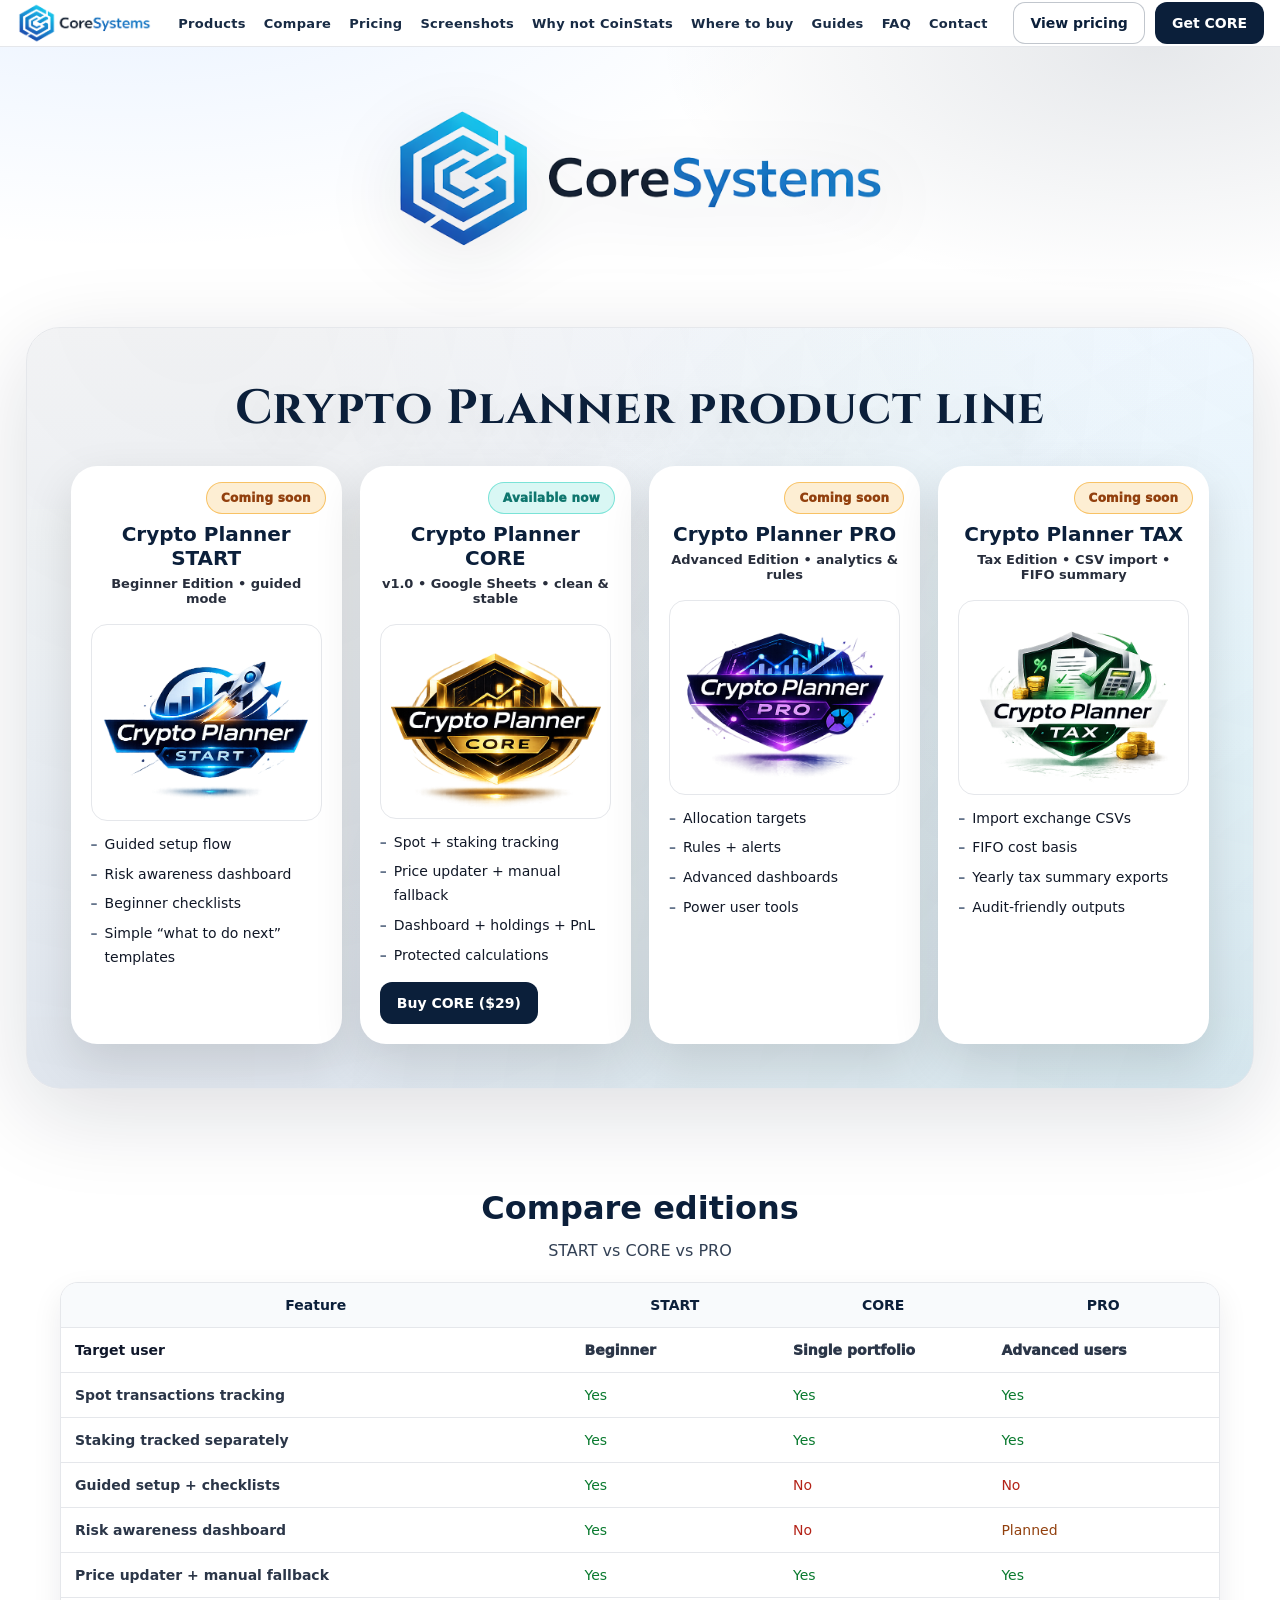
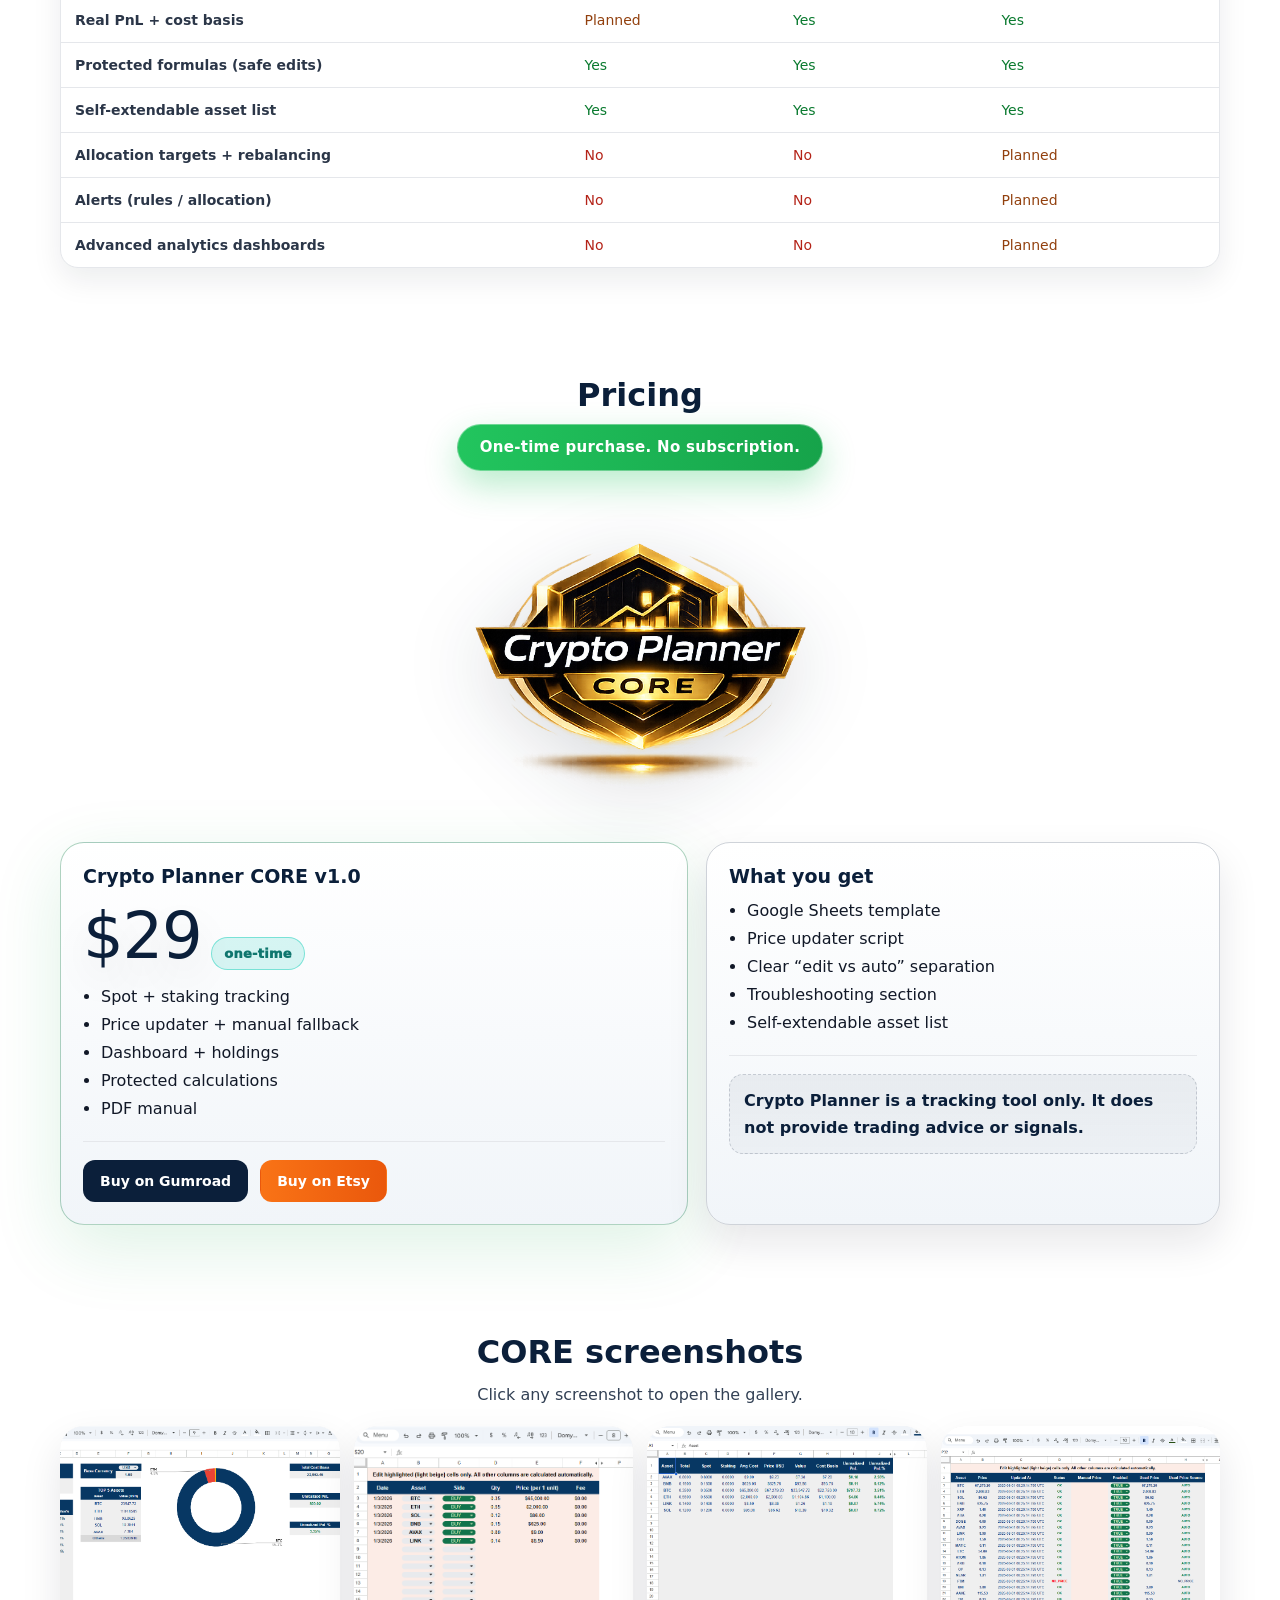
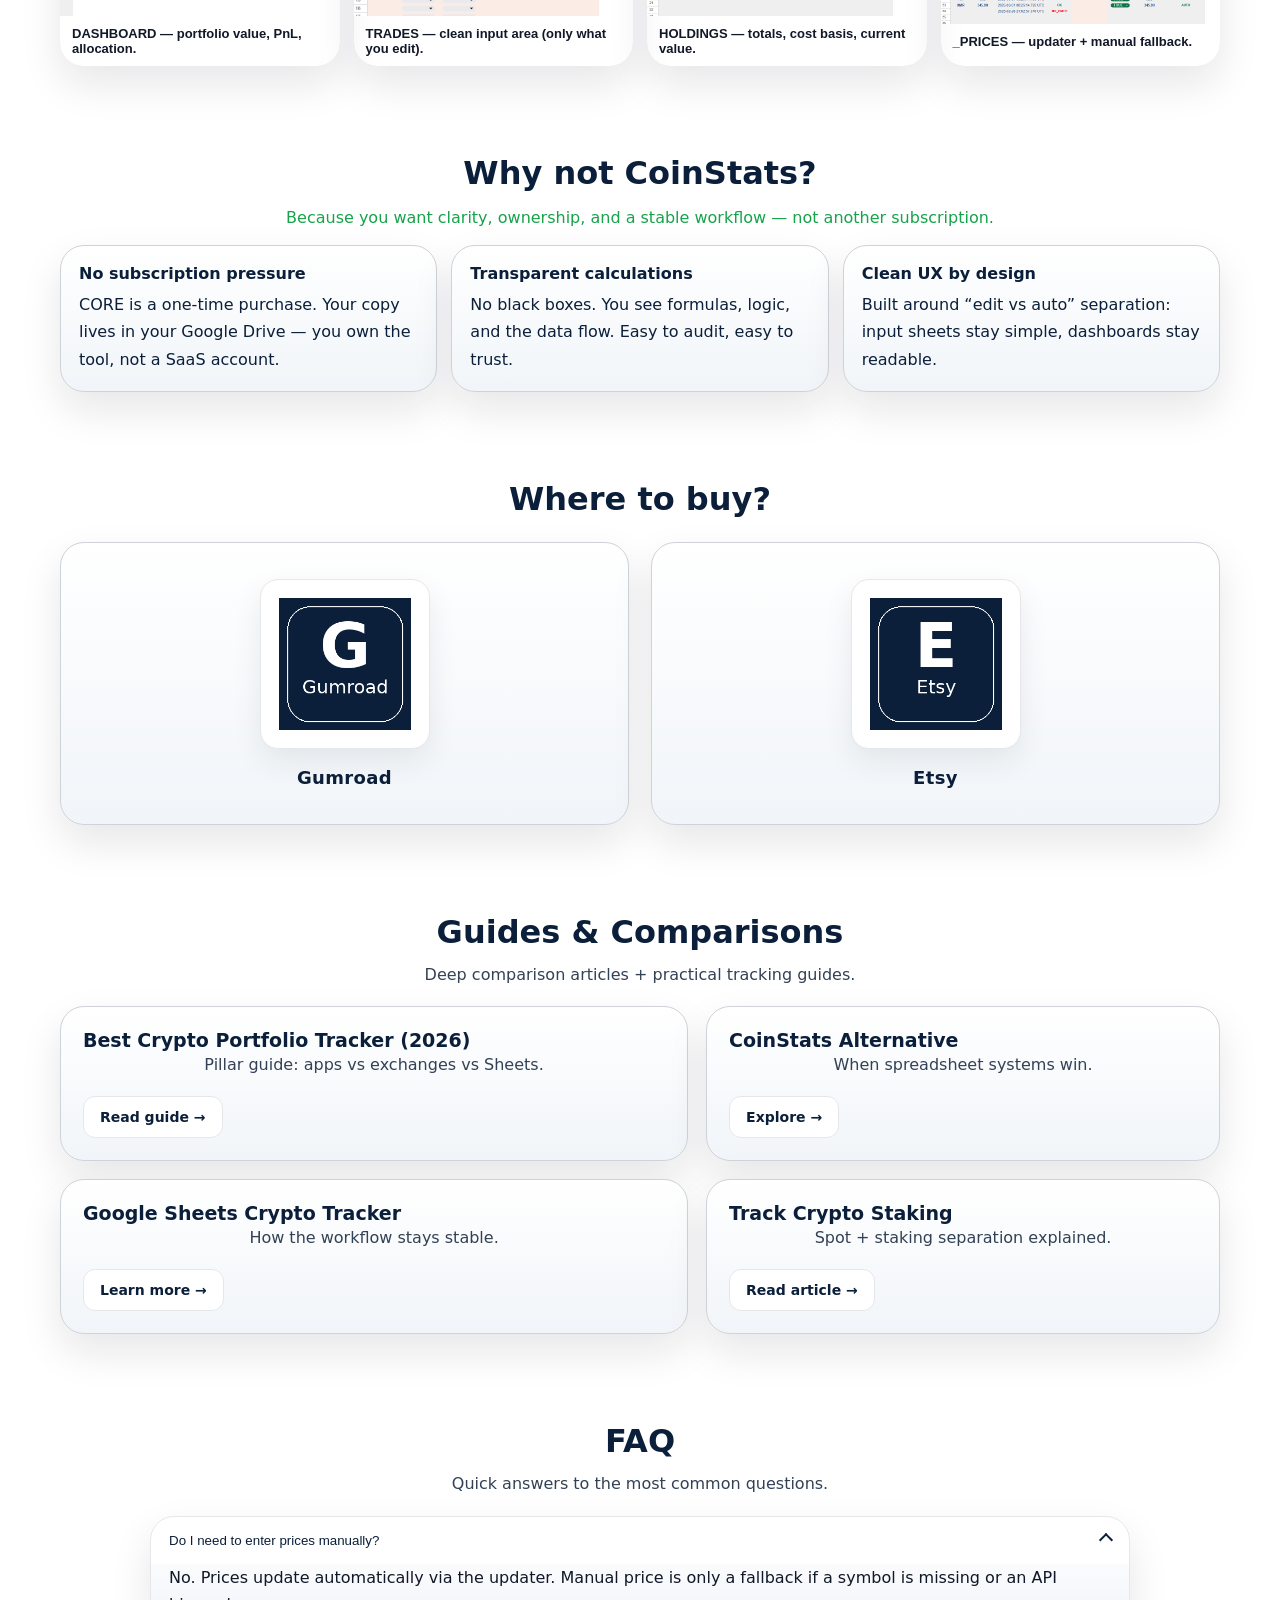
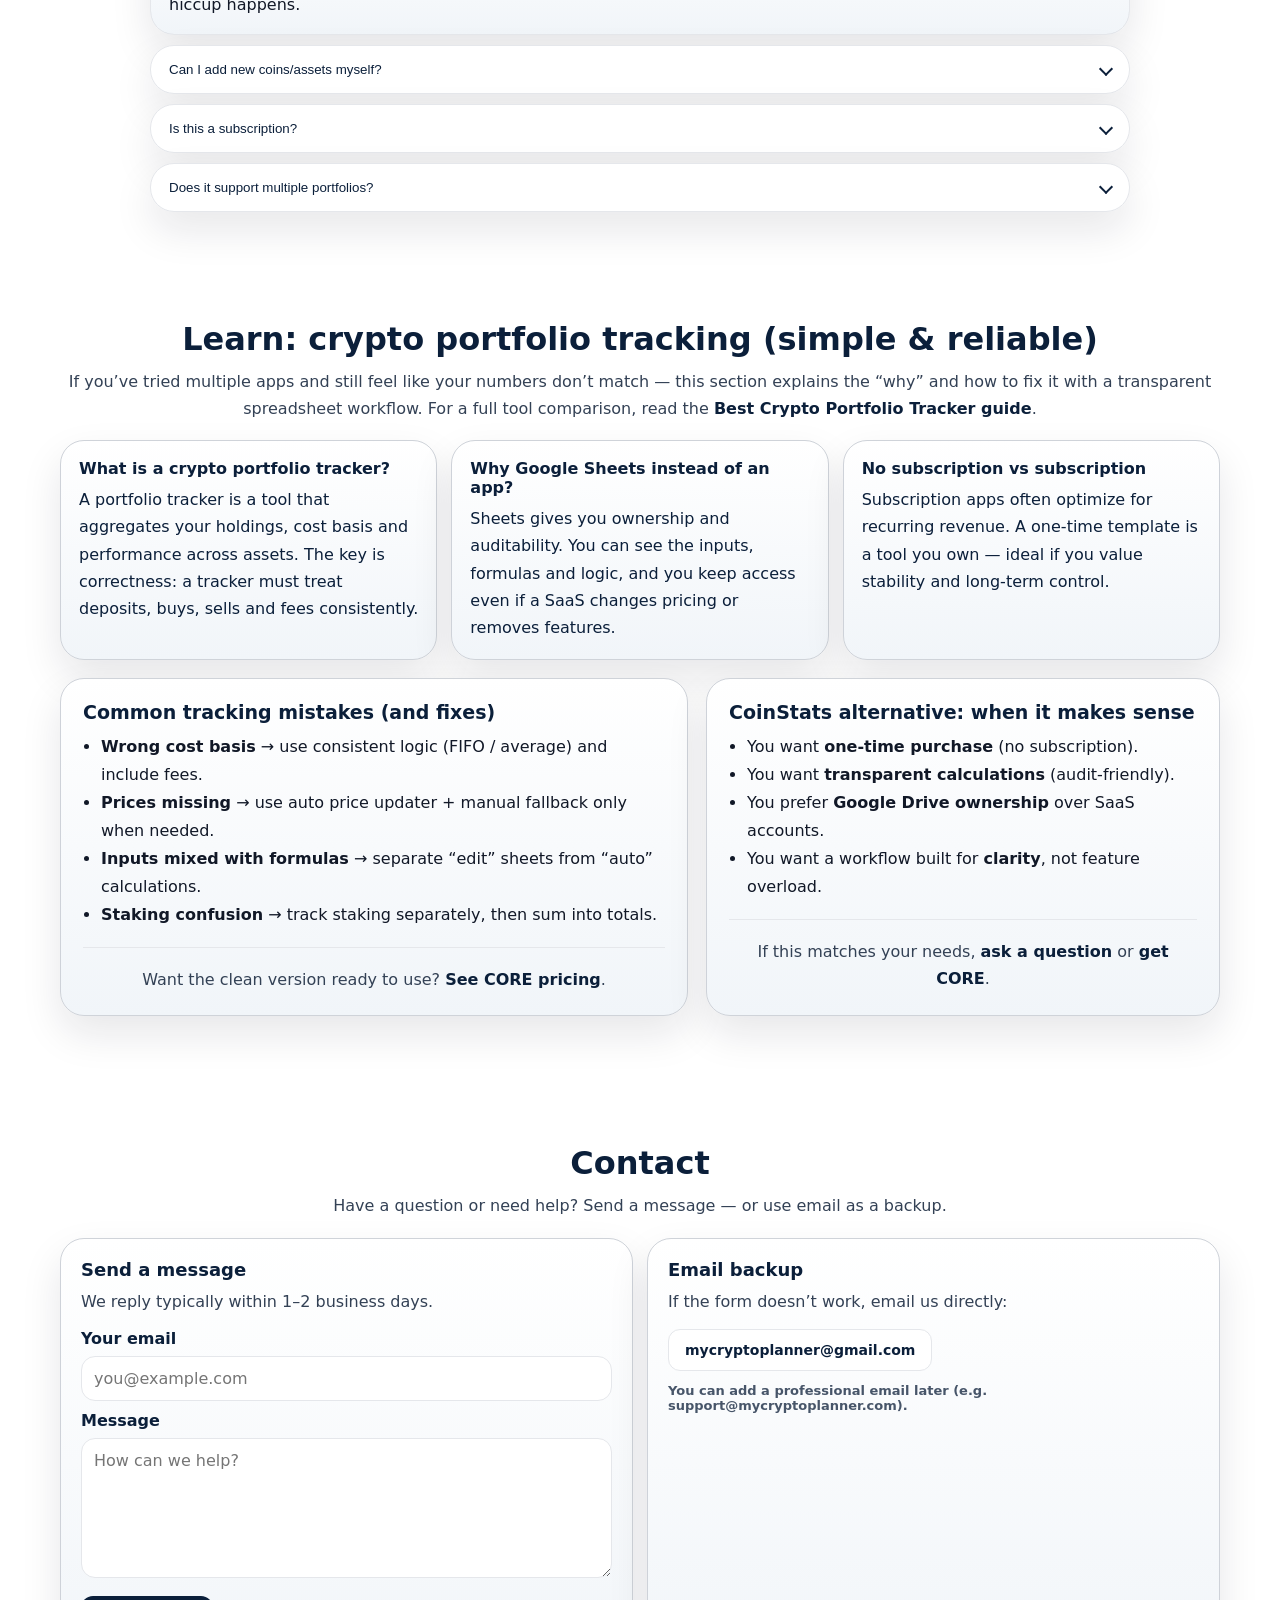
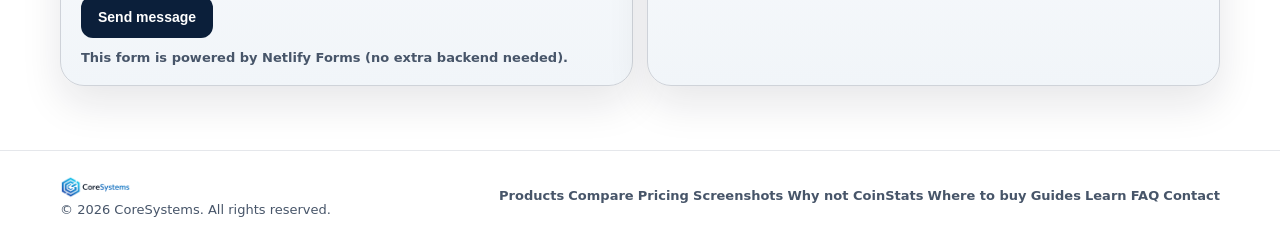
==== commit 710839f5: "Update index.html" ====
--- a/index.html
+++ b/index.html
@@ -607,21 +607,25 @@
 
 <footer class="footer">
   <div class="container footer-inner">
-    <div style="display:flex; gap:10px; align-items:center;">
+
+    <div class="footer-left">
       <img src="/assets/coresystems.png" alt="CoreSystems">
       <div>© 2026 CoreSystems. All rights reserved.</div>
     </div>
-    <div class="footer-links">
-      <a href="#products">Products</a>
-      <a href="#compare">Compare</a>
-      <a href="#pricing">Pricing</a>
-      <a href="#screens">Screenshots</a>
-      <a href="#why">Why not</a>
-      <a href="#where">Where to buy</a>
-      <a href="#guides">Guides</a>
-      <a href="#faq">FAQ</a>
-      <a href="#contact">Contact</a>
-    </div>
+
+    <nav class="footer-nav">
+      <a href="/#products">Products</a>
+      <a href="/#compare">Compare</a>
+      <a href="/#pricing">Pricing</a>
+      <a href="/#screens">Screenshots</a>
+      <a href="/#why">Why not CoinStats</a>
+      <a href="/#where">Where to buy</a>
+      <a href="/#guides">Guides</a>
+      <a href="/#learn">Learn</a>
+      <a href="/#faq">FAQ</a>
+      <a href="/#contact">Contact</a>
+    </nav>
+
   </div>
 </footer>
 
--- a/styles.css
+++ b/styles.css
@@ -934,3 +934,32 @@
   text-decoration-thickness: 2px;
   text-underline-offset: 3px;
 }
+/* ===== TOPBAR FIT FIX (logo left + menu fits) ===== */
+
+/* make header container wider only in topbar */
+.topbar .container{
+  max-width: 1400px;          /* było 1200 */
+  padding: 0 16px;            /* było 0 20 */
+}
+
+/* slightly smaller vertical padding */
+.topbar-inner{
+  padding: 10px 0;            /* było 14px 0 */
+  gap: 14px;                  /* było 18px */
+}
+
+/* logo smaller -> more room for nav */
+.brand img{
+  height: 46px;               /* było 56px */
+}
+
+/* nav tighter spacing so it doesn't overflow */
+.nav{
+  gap: 18px;                  /* było 26px */
+}
+
+/* make nav labels slightly smaller */
+.topbar .nav a{
+  font-size: 13px;            /* było 14px */
+  padding: 5px 0;
+}
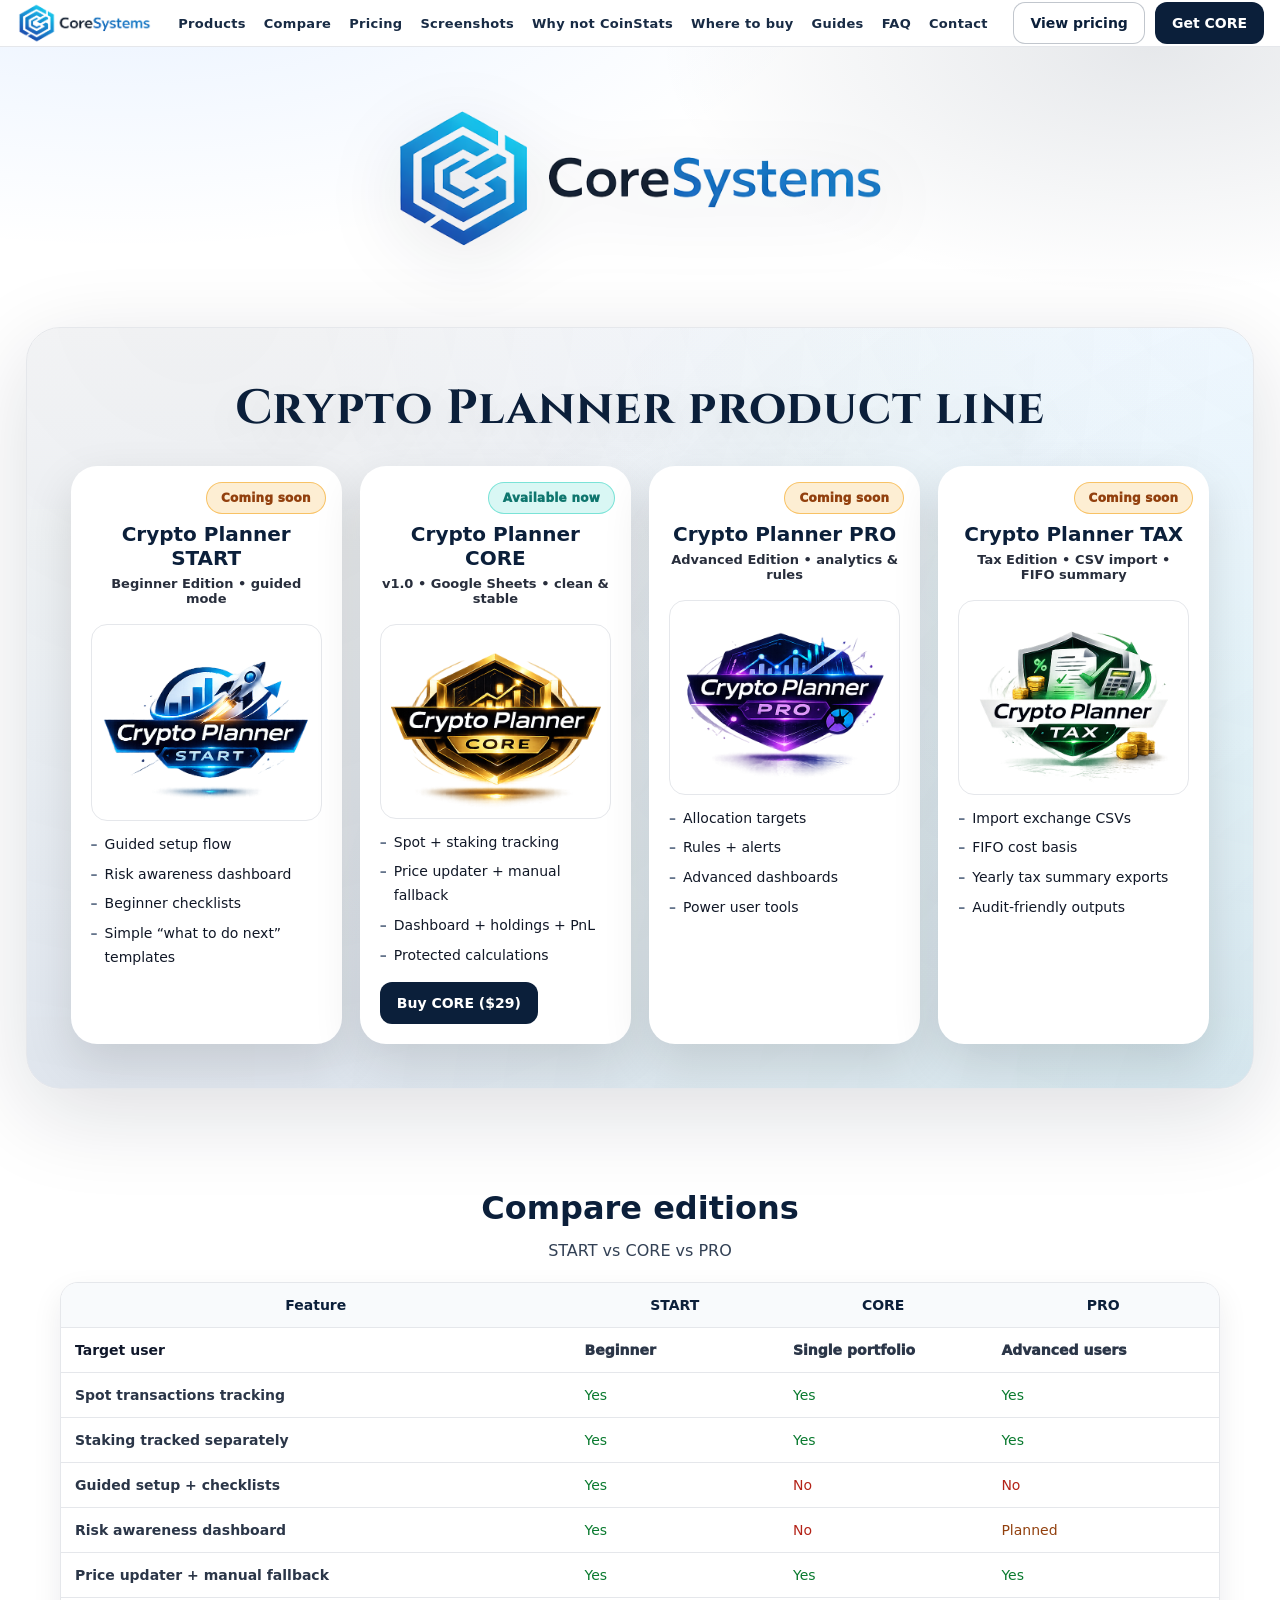
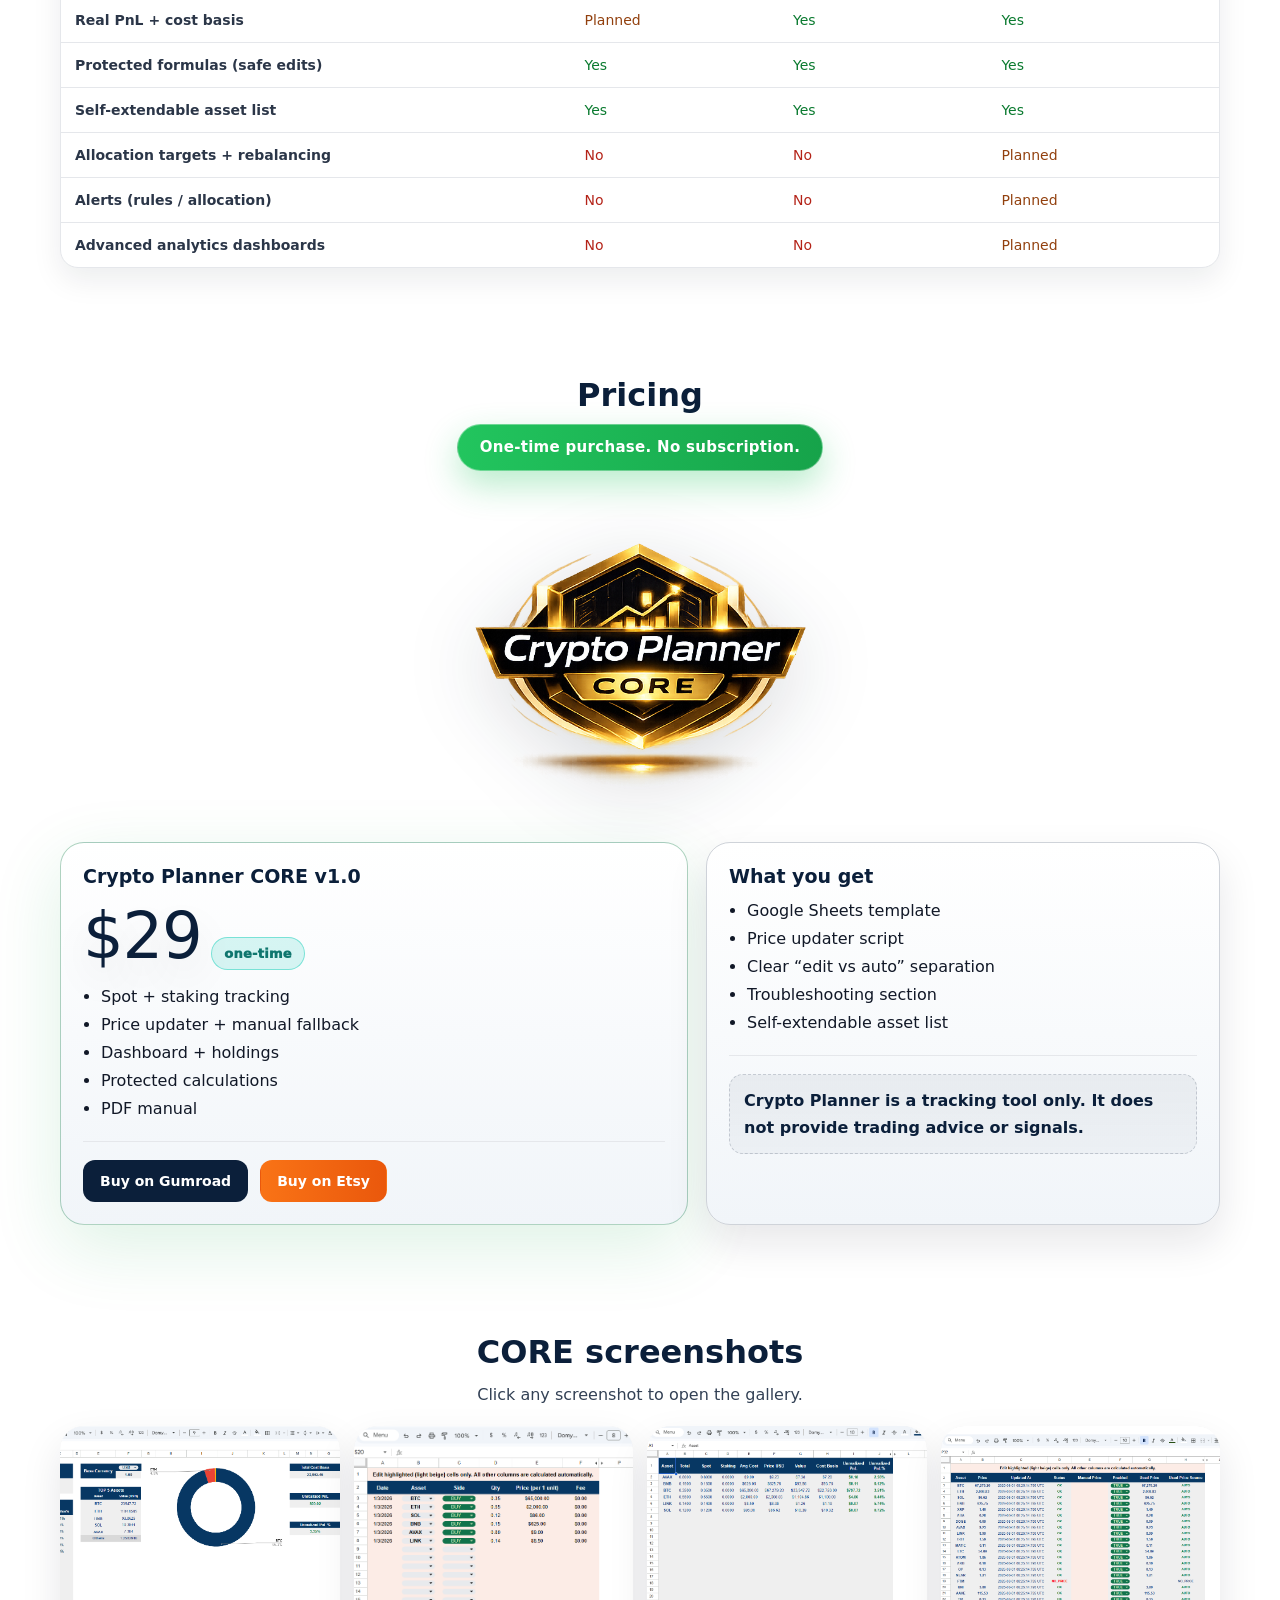
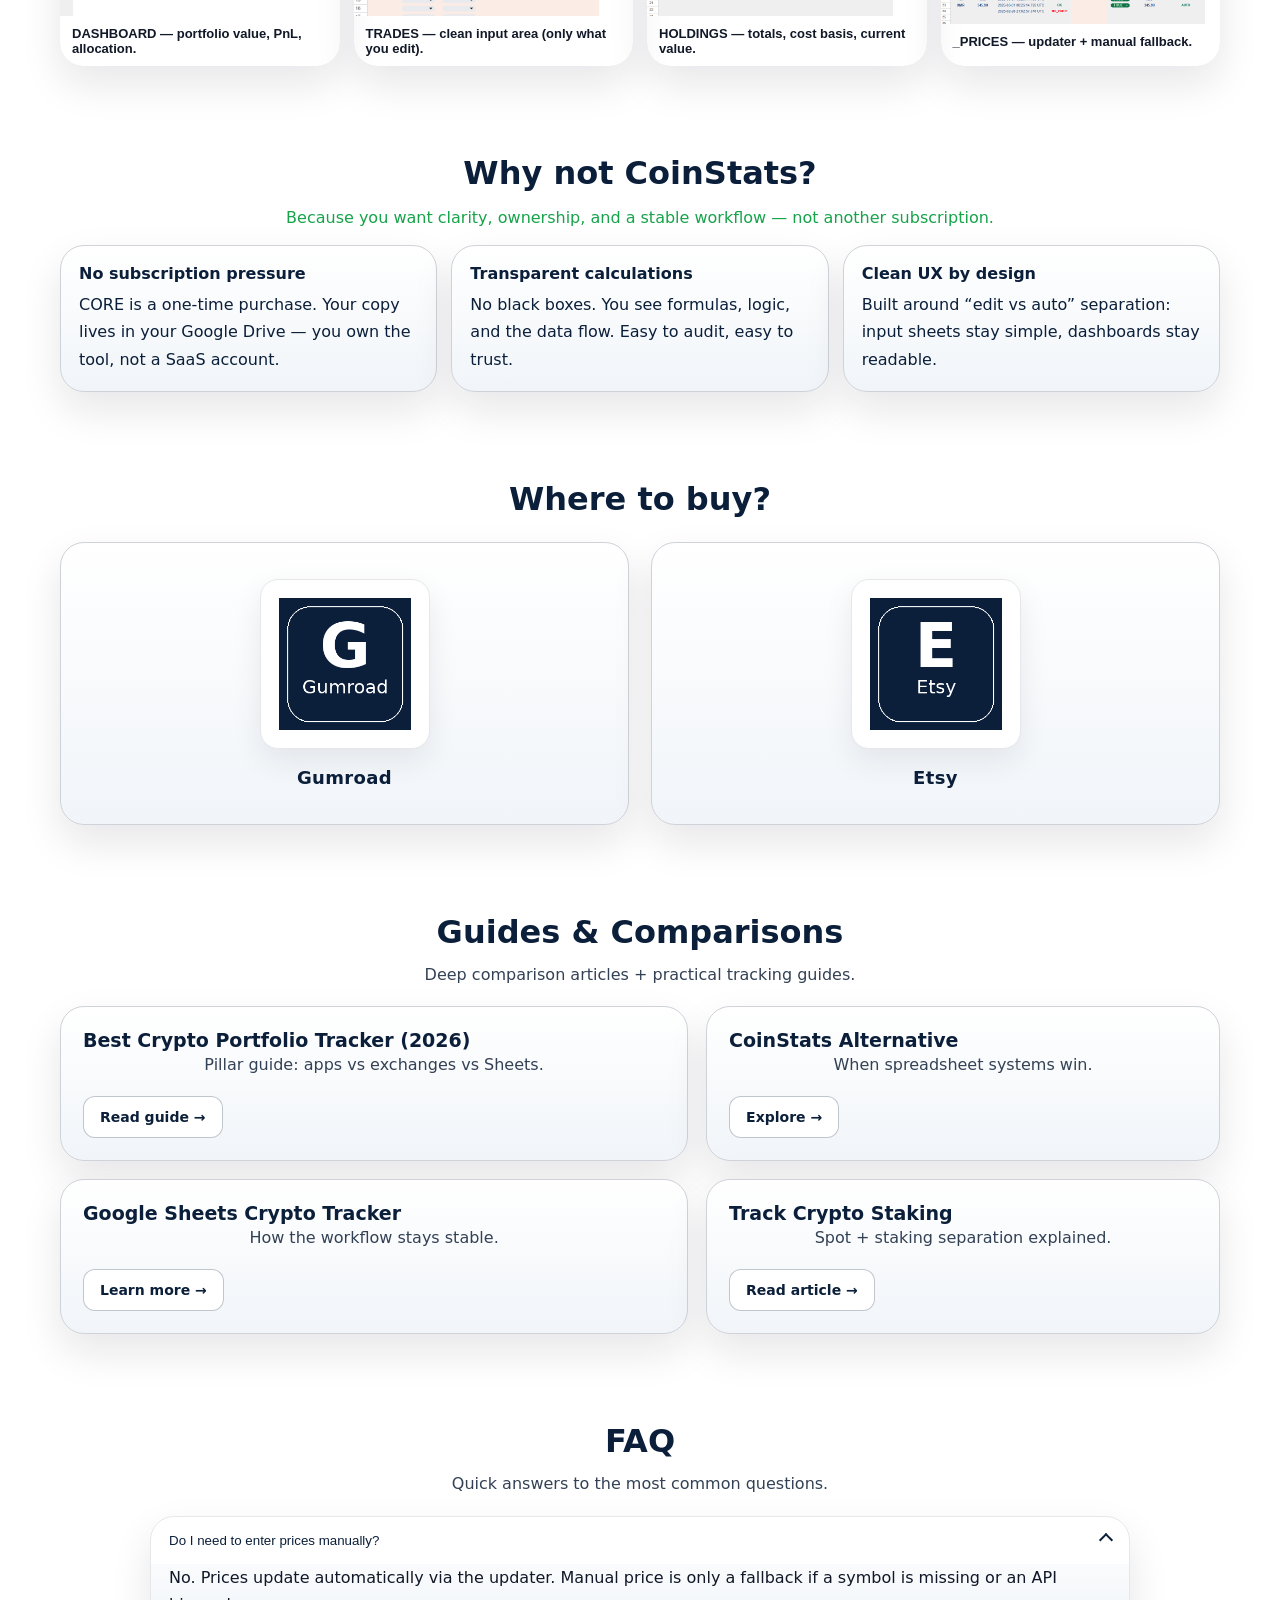
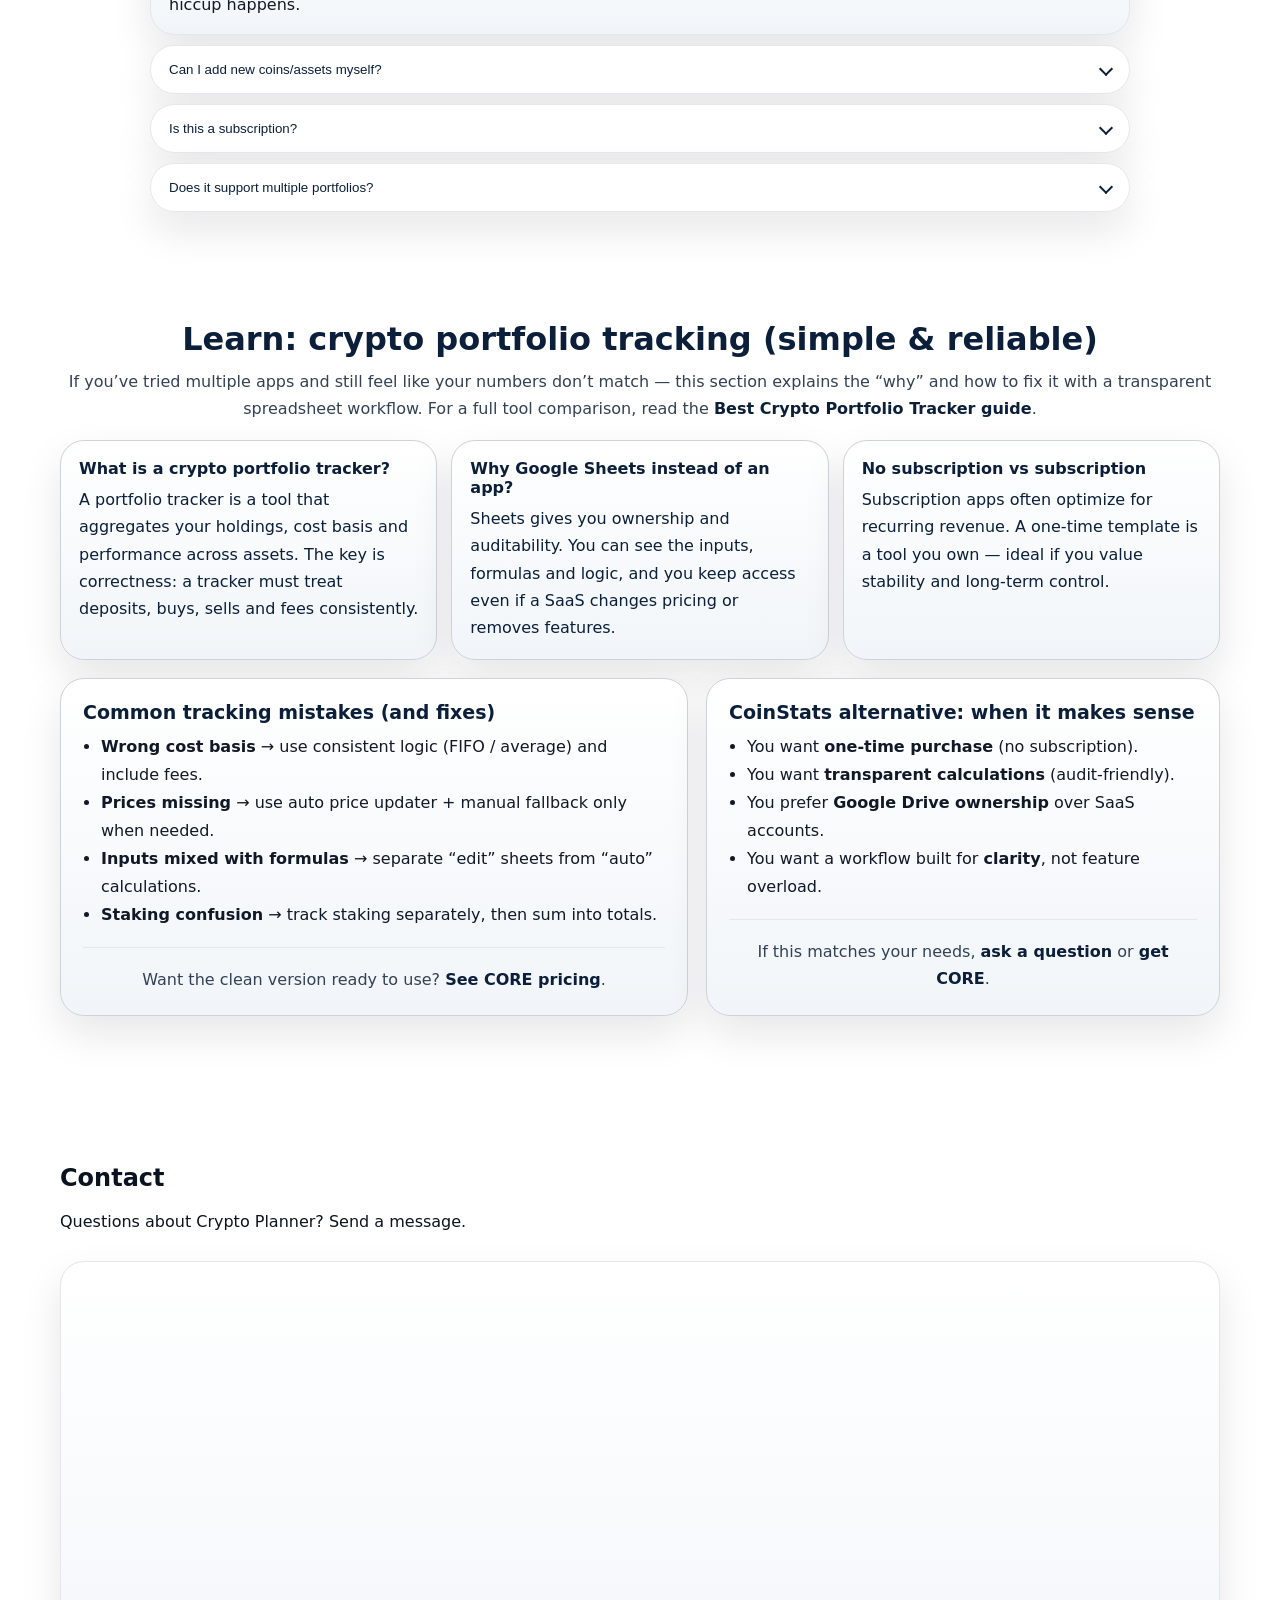
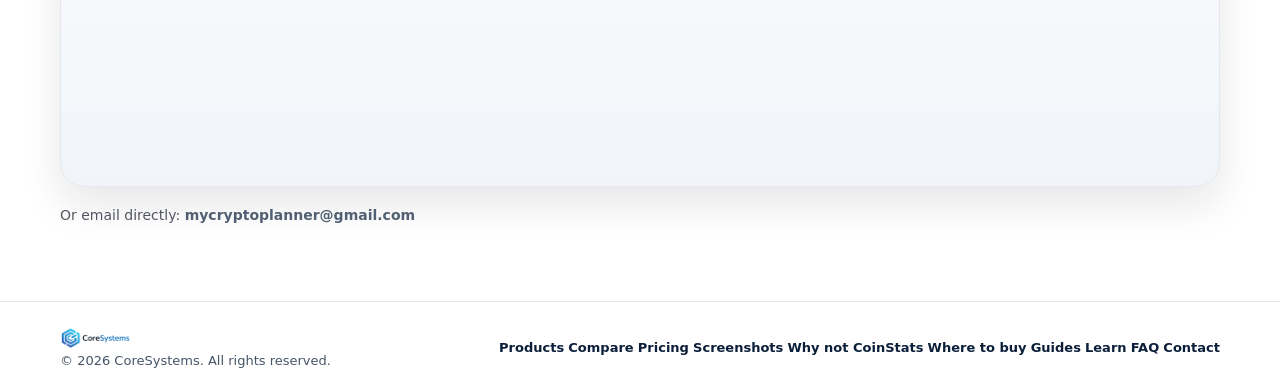
==== commit 08ff41c5: "Update index.html" ====
--- a/index.html
+++ b/index.html
@@ -557,54 +557,33 @@
   </div>
 </section>
 
-<section class="section" id="contact">
-  <div class="container reveal">
-    <h2 class="h2">Contact</h2>
-    <p class="p">Have a question or need help? Send a message — or use email as a backup.</p>
-
-    <div class="contact-grid">
-      <div class="contact-card boxframe">
-        <h3>Send a message</h3>
-        <p>We reply typically within 1–2 business days.</p>
-
-        <form name="contact" method="POST" data-netlify="true" data-netlify-honeypot="bot-field" action="/thanks/" class="contact-form">
-          <input type="hidden" name="form-name" value="contact">
-          <p class="hidden">
-            <label>Don’t fill this out if you’re human: <input name="bot-field"></label>
-          </p>
-
-          <label class="f-label">Your email</label>
-          <input class="f-input" type="email" name="email" required placeholder="you@example.com">
-
-          <label class="f-label">Message</label>
-          <textarea class="f-input" name="message" rows="6" required placeholder="How can we help?"></textarea>
-
-          <div class="contact-actions">
-            <button class="btn btn-primary" type="submit">Send message</button>
-          </div>
-
-          <div class="contact-note">
-            This form is powered by Netlify Forms (no extra backend needed).
-          </div>
-        </form>
-      </div>
-
-      <div class="contact-card boxframe">
-        <h3>Email backup</h3>
-        <p>If the form doesn’t work, email us directly:</p>
-
-        <div class="contact-actions">
-          <a class="btn btn-ghost" href="mailto:mycryptoplanner@gmail.com">mycryptoplanner@gmail.com</a>
-        </div>
-
-        <div class="contact-note">
-          You can add a professional email later (e.g. support@mycryptoplanner.com).
-        </div>
-      </div>
-    </div>
-  </div>
-</section>
-
+<section id="contact" class="section">
+  <div class="container reveal">
+
+    <h2>Contact</h2>
+    <p class="section-sub">
+      Questions about Crypto Planner? Send a message.
+    </p>
+
+    <div class="boxframe" style="padding:0; overflow:hidden; margin-top:30px;">
+
+      <iframe
+        src="https://form.typeform.com/to/oVheGZG2"
+        style="width:100%; height:520px; border:none;"
+        loading="lazy">
+      </iframe>
+
+    </div>
+
+    <p style="margin-top:20px; font-size:14px; opacity:.7;">
+      Or email directly:
+      <a href="mailto:mycryptoplanner@gmail.com">
+        mycryptoplanner@gmail.com
+      </a>
+    </p>
+
+  </div>
+</section>
 <footer class="footer">
   <div class="container footer-inner">
 
--- a/styles.css
+++ b/styles.css
@@ -20,7 +20,7 @@
   --shadow: 0 18px 48px rgba(0,0,0,.12);
   --shadow2: 0 30px 90px rgba(0,0,0,.18);
 
-  /* Frame styling (like your where cards) */
+  /* Frame styling */
   --frameBorder: rgba(11,31,58,0.16);
   --frameGlowA: rgba(15,23,42,0.10);
   --frameGlowB: rgba(29,121,255,0.08);
@@ -28,14 +28,6 @@
   /* Pricing accent */
   --priceBorder: rgba(22,163,74,0.26);
   --priceGlow: rgba(22,163,74,0.14);
-
-  /* Link colors (sitewide) */
-  --link: #1fa2ff;
-  --linkHover: #38cfff;
-
-  /* “neutral” link (for top nav / contact-like) */
-  --linkNeutral: #475569;
-  --linkNeutralHover: #0b1f3a;
 }
 
 *{box-sizing:border-box}
@@ -52,65 +44,84 @@
 .section{padding:64px 0;}
 .section-tight{padding:44px 0;}
 
-/* ===== GLOBAL LINKS — PREMIUM NAVY VERSION ===== */
-
+/* ===== GLOBAL LINKS (NAVY, NO BLUE) ===== */
 a{
   color: var(--navy);
   text-decoration: none;
   font-weight: 600;
   transition: color .2s ease, opacity .2s ease;
 }
-
-a:visited{
-  color: var(--navy);
-}
-
+a:visited{ color: var(--navy); }
 a:hover{
-  color: #081a31;           /* lekko ciemniejszy navy */
+  color: var(--navy2);
   text-decoration: underline;
   text-decoration-thickness: 2px;
   text-underline-offset: 3px;
 }
 
-/* topbar */
+/* ===== TOPBAR (single source of truth) ===== */
 .topbar{
   position:sticky; top:0; z-index:60;
   background:rgba(255,255,255,.92);
   backdrop-filter: blur(10px);
   border-bottom:1px solid var(--line);
 }
+
+/* make header container wider only in topbar */
+.topbar .container{
+  max-width: 1400px;
+  padding: 0 16px;
+}
+
 .topbar-inner{
-  display:flex; align-items:center; justify-content:space-between;
-  padding:14px 0; gap:18px;
-}
-.brand{display:flex; align-items:center; gap:12px; text-decoration:none;}
-.brand img{height:56px; width:auto;}
-
-.nav{display:flex; gap:26px; font-weight:750;}
-/* TOP MENU FINAL — dark like Contact, NO BLUE */
+  display:flex;
+  align-items:center;
+  justify-content:space-between;
+  padding:10px 0;
+  gap:14px;
+}
+
+.brand{
+  display:flex;
+  align-items:center;
+  gap:12px;
+  text-decoration:none;
+}
+.brand img{
+  height:46px;
+  width:auto;
+}
+
+/* nav */
+.nav{
+  display:flex;
+  gap:18px;
+  font-weight:750;
+}
 .topbar .nav a{
-  color: var(--linkNeutral);
-  font-size:14px;
+  color: var(--navy);
+  font-size:13px;
   font-weight:600;
   letter-spacing:0.3px;
-  text-decoration:none;
+  text-decoration:none !important;
   position:relative;
-  padding:6px 0;
+  padding:5px 0;
   opacity:.95;
 }
-.topbar .nav a:visited{ color: var(--linkNeutral); }
+.topbar .nav a:visited{ color: var(--navy); }
 .topbar .nav a:hover{
-  color: var(--linkNeutralHover);
+  color: var(--navy2);
   opacity:1;
-  text-decoration:none;
-}
+  text-decoration:none !important;
+}
+/* underline only via ::after (no double underline) */
 .topbar .nav a::after{
   content:"";
   position:absolute;
   left:0; bottom:-6px;
   width:0%;
   height:2px;
-  background: var(--linkNeutralHover);
+  background: var(--navy2);
   border-radius:2px;
   transition:width .18s ease;
 }
@@ -126,15 +137,11 @@
   border:1px solid var(--line);
   font-weight:900;
   font-size:14px;
-  text-decoration:none;
+  text-decoration:none !important;
   cursor:pointer;
   transition: transform .15s ease, box-shadow .2s ease, background .2s ease, border-color .2s ease, color .2s ease;
 }
-/* IMPORTANT: stop global link hover/visited from changing button text */
-.btn,
-.btn:visited,
-.btn:hover,
-.btn:active{
+.btn, .btn:visited, .btn:hover, .btn:active, .btn:focus{
   text-decoration:none !important;
 }
 .btn:hover{transform: translateY(-1px); box-shadow: 0 10px 24px rgba(15,23,42,0.10);}
@@ -142,32 +149,28 @@
 .btn-primary{
   background:var(--navy);
   border-color:transparent;
-}
-/* IMPORTANT: white text always for primary CTA (normal/visited/hover/active) */
-.btn-primary,
-.btn-primary:visited,
-.btn-primary:hover,
-.btn-primary:active{
   color:#fff !important;
-  text-decoration:none !important;
-}
-.btn-primary:hover{background:#081a31;}
+}
+.btn-primary:hover{background:var(--navy2);}
 
 .btn-ghost{
   background:#fff;
-  color:var(--navy);
-  text-decoration:none;
-}
-.btn-ghost:hover{text-decoration:none;}
+  color:var(--navy) !important;
+  border-color: rgba(11,31,58,0.25);
+}
+.btn-ghost:hover{
+  background:#f1f5f9;
+  color:var(--navy2) !important;
+}
 
 .btn-etsy{
   background: linear-gradient(90deg,#f97316,#ea580c);
   border-color: transparent;
-  color:#fff;
+  color:#fff !important;
 }
 .btn-etsy:hover{background: linear-gradient(90deg,#ea580c,#c2410c);}
 
-/* hero */
+/* ===== HERO ===== */
 .hero{
   padding:46px 0 14px;
   text-align:center;
@@ -181,7 +184,7 @@
 }
 .hero-gap{margin-bottom:60px}
 
-/* product box */
+/* ===== PRODUCT BOX ===== */
 .products-wrap{
   display:flex;
   justify-content:center;
@@ -382,7 +385,7 @@
 .no{color:#b42318; font-weight:1100;}
 .planned{color:#92400e; font-weight:1100;}
 
-/* ===== Unified frame (like Where to buy) ===== */
+/* ===== Unified frame ===== */
 .boxframe{
   border:1px solid var(--line);
   border-radius:24px;
@@ -424,9 +427,7 @@
 }
 @media(max-width: 980px){ .pricing-grid{grid-template-columns:1fr;} }
 
-.pricebox{
-  padding:22px;
-}
+.pricebox{ padding:22px; }
 
 .boxframe-price{
   background: linear-gradient(180deg, rgba(255,255,255,1), rgba(241,245,249,1));
@@ -506,7 +507,7 @@
   line-height:1.7;
 }
 
-/* screenshots (NO zoom here — gallery handles it) */
+/* screenshots */
 .screens{
   display:grid;
   grid-template-columns: repeat(4, 1fr);
@@ -516,10 +517,7 @@
 @media(max-width: 1180px){ .screens{grid-template-columns: repeat(2, 1fr);} }
 @media(max-width: 760px){ .screens{grid-template-columns: 1fr;} }
 
-.sshot{
-  overflow:hidden;
-  text-align:left;
-}
+.sshot{ overflow:hidden; text-align:left; }
 .sshot-btn{
   width:100%;
   border:none;
@@ -528,9 +526,7 @@
   background:transparent;
   transition: transform .18s ease, box-shadow .18s ease;
 }
-.sshot-btn:hover{
-  transform: translateY(-4px);
-}
+.sshot-btn:hover{ transform: translateY(-4px); }
 
 .sshot img{
   width:100%;
@@ -708,7 +704,7 @@
   font-weight:700;
 }
 
-/* footer */
+/* ===== FOOTER (single source of truth) ===== */
 .footer{
   border-top:1px solid var(--line);
   padding:24px 0;
@@ -719,31 +715,35 @@
   display:flex;
   align-items:center;
   justify-content:space-between;
-  gap:12px;
+  gap:20px;
   flex-wrap:wrap;
 }
 .footer img{height:24px}
-.footer-links{display:flex; gap:14px; align-items:center;}
-.footer a{
-  color:#475569;
+
+/* IMPORTANT: footer links should not use animated ::after underline */
+.footer a,
+.footer a:visited{
+  color: var(--navy);
   text-decoration:none;
-  position:relative;
-  padding:6px 0;
-  font-weight:750;
-}
-.footer a:visited{ color:#475569; }
-.footer a:hover{opacity:1; color:#0b1f3a; text-decoration:none;}
-.footer a::after{
-  content:"";
-  position:absolute;
-  left:0; bottom:-6px;
-  width:0%;
-  height:2px;
-  background:rgba(71,85,105,0.95);
-  border-radius:2px;
-  transition:width .18s ease;
-}
-.footer a:hover::after{width:100%}
+}
+.footer a:hover{
+  color: var(--navy2);
+  text-decoration: underline;
+  text-underline-offset: 3px;
+  text-decoration-thickness: 1px;
+}
+
+/* footer menu container */
+.footer-links{
+  display:flex;
+  flex-wrap:wrap;
+  justify-content:center;
+  align-items:center;
+  gap: 12px 36px; /* bigger spacing */
+}
+
+/* kill any underline pseudo-elements from old versions */
+.footer a::after{ display:none !important; }
 
 /* ===== Reveal (compatibility-safe) ===== */
 /* Default visible to prevent blank pages if JS missing */
@@ -866,100 +866,3 @@
   .gallery-nav{width:38px;height:38px;font-size:28px;border-radius:12px;}
   #galleryImg{max-height: 60vh;}
 }
-
-/* ===== TOP BAR FINAL COLORS ===== */
-
-/* MENU LINKS */
-.topbar .nav a {
-  color: #0b1f3a !important;   /* granat */
-  font-weight: 600;
-}
-
-.topbar .nav a:visited {
-  color: #0b1f3a !important;
-}
-
-.topbar .nav a:hover {
-  color: #071628 !important;   /* ciemniejszy granat */
-}
-
-/* VIEW PRICING BUTTON (ghost) */
-.topbar .btn-ghost {
-  color: #0b1f3a !important;   /* granatowy tekst */
-  border-color: rgba(11,31,58,0.25);
-  background: #ffffff;
-}
-
-.topbar .btn-ghost:hover {
-  background: #f1f5f9;
-  color: #071628 !important;
-}
-
-/* GET CORE BUTTON */
-.topbar .btn-primary {
-  color: #ffffff !important;   /* biały tekst */
-  background: #0b1f3a;
-}
-
-.topbar .btn-primary:hover {
-  background: #071628;
-}
-
-/* ===== GUIDES & LEARN LINKS — NAVY ONLY ===== */
-/* (only for normal text links; buttons keep their own colors via .btn rules above) */
-
-.section-guides a:not(.btn),
-.section-learn a:not(.btn),
-.links-grid a:not(.btn),
-.link-card a:not(.btn),
-.link-list a:not(.btn),
-#learn a:not(.btn),
-.learn a:not(.btn),
-.learn-section a:not(.btn){
-  color: var(--navy) !important;
-  font-weight: 600;
-  text-decoration: none;
-}
-
-.section-guides a:not(.btn):hover,
-.section-learn a:not(.btn):hover,
-.links-grid a:not(.btn):hover,
-.link-card a:not(.btn):hover,
-.link-list a:not(.btn):hover,
-#learn a:not(.btn):hover,
-.learn a:not(.btn):hover,
-.learn-section a:not(.btn):hover{
-  color: var(--navy2) !important;
-  text-decoration: underline;
-  text-decoration-thickness: 2px;
-  text-underline-offset: 3px;
-}
-/* ===== TOPBAR FIT FIX (logo left + menu fits) ===== */
-
-/* make header container wider only in topbar */
-.topbar .container{
-  max-width: 1400px;          /* było 1200 */
-  padding: 0 16px;            /* było 0 20 */
-}
-
-/* slightly smaller vertical padding */
-.topbar-inner{
-  padding: 10px 0;            /* było 14px 0 */
-  gap: 14px;                  /* było 18px */
-}
-
-/* logo smaller -> more room for nav */
-.brand img{
-  height: 46px;               /* było 56px */
-}
-
-/* nav tighter spacing so it doesn't overflow */
-.nav{
-  gap: 18px;                  /* było 26px */
-}
-
-/* make nav labels slightly smaller */
-.topbar .nav a{
-  font-size: 13px;            /* było 14px */
-  padding: 5px 0;
-}
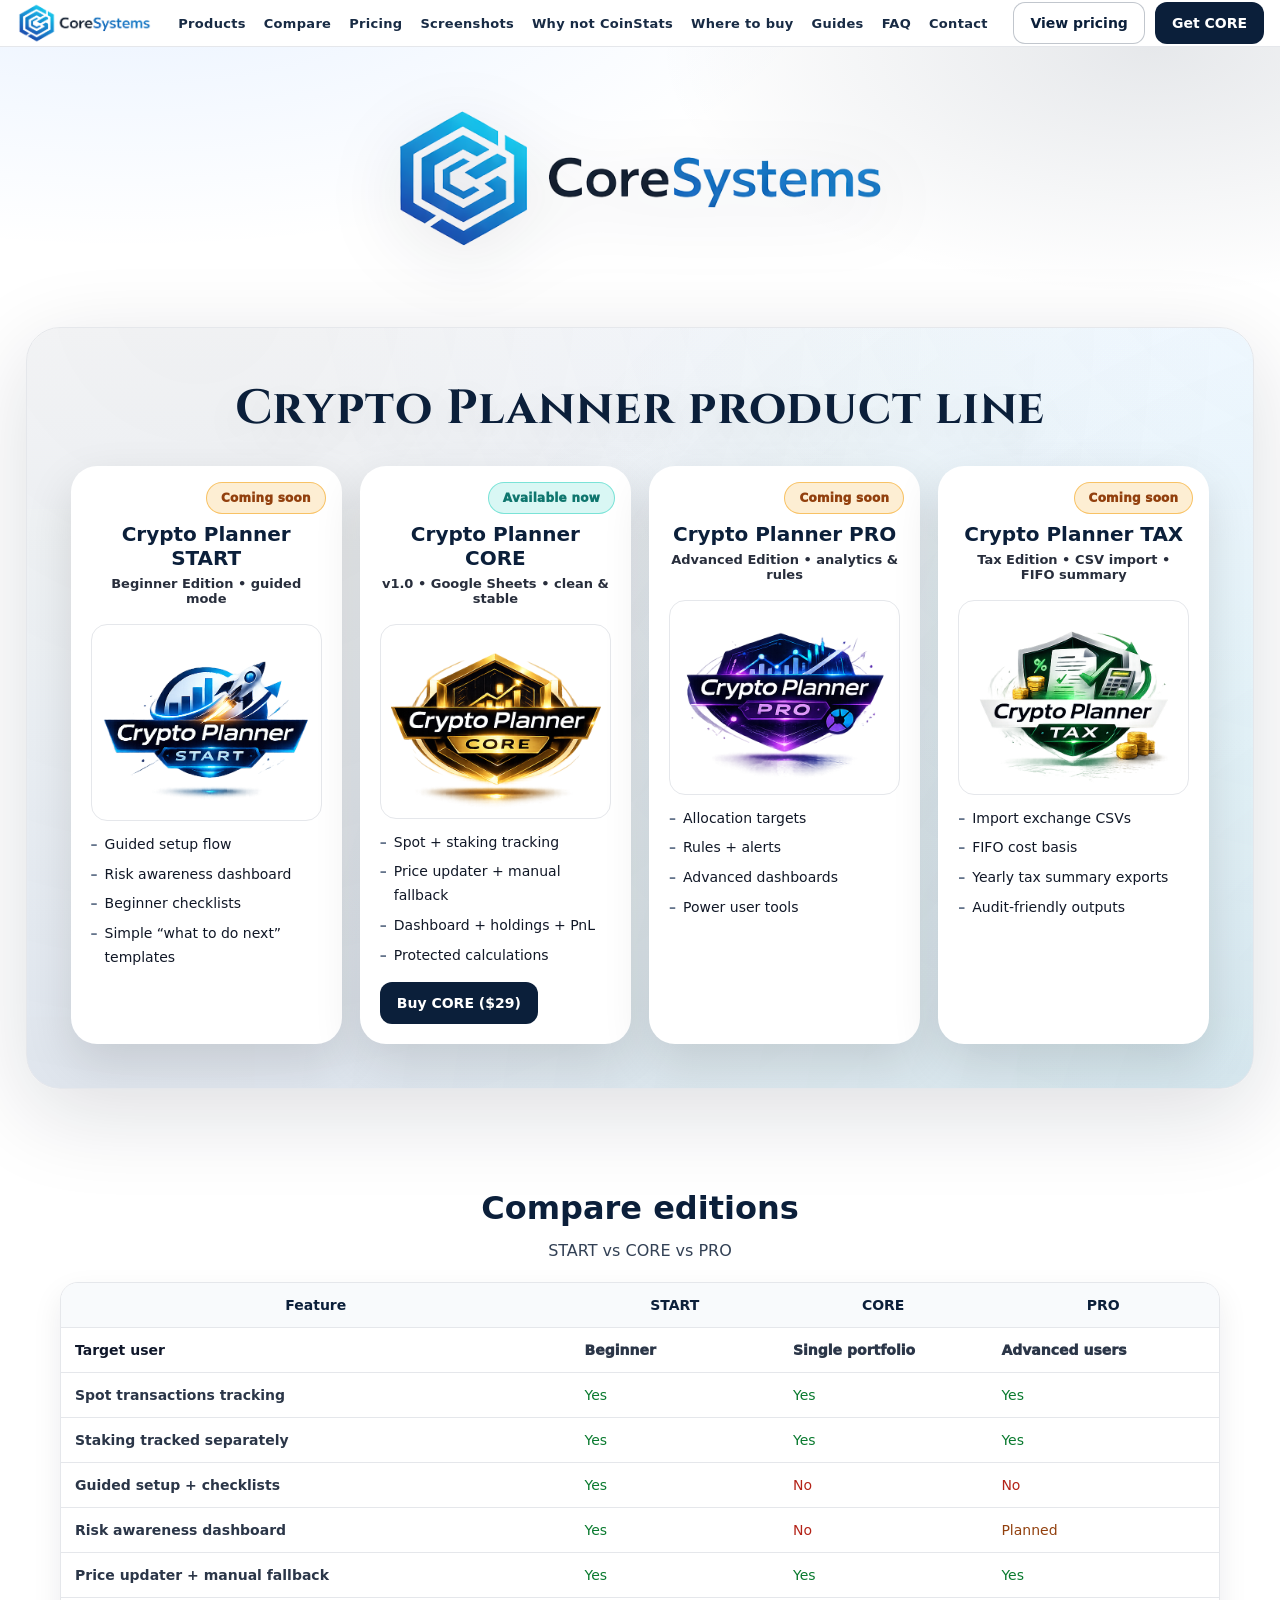
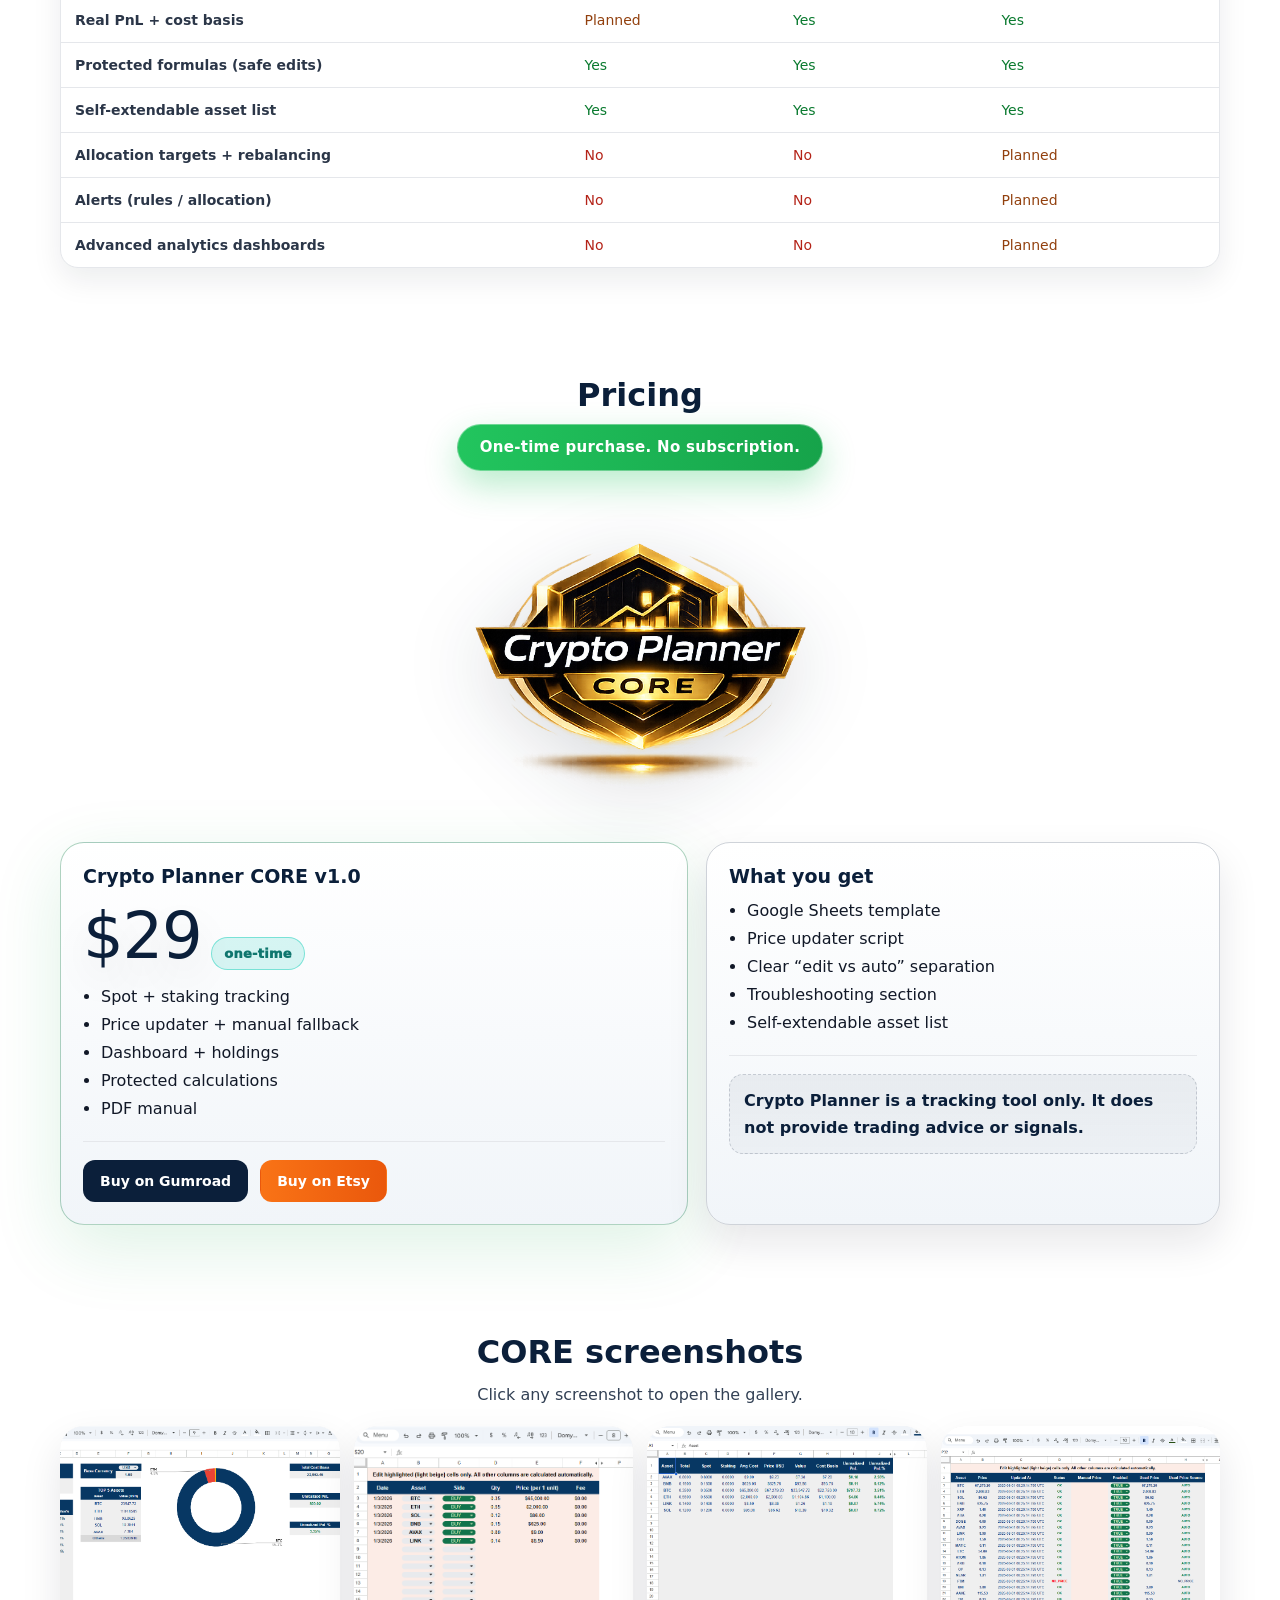
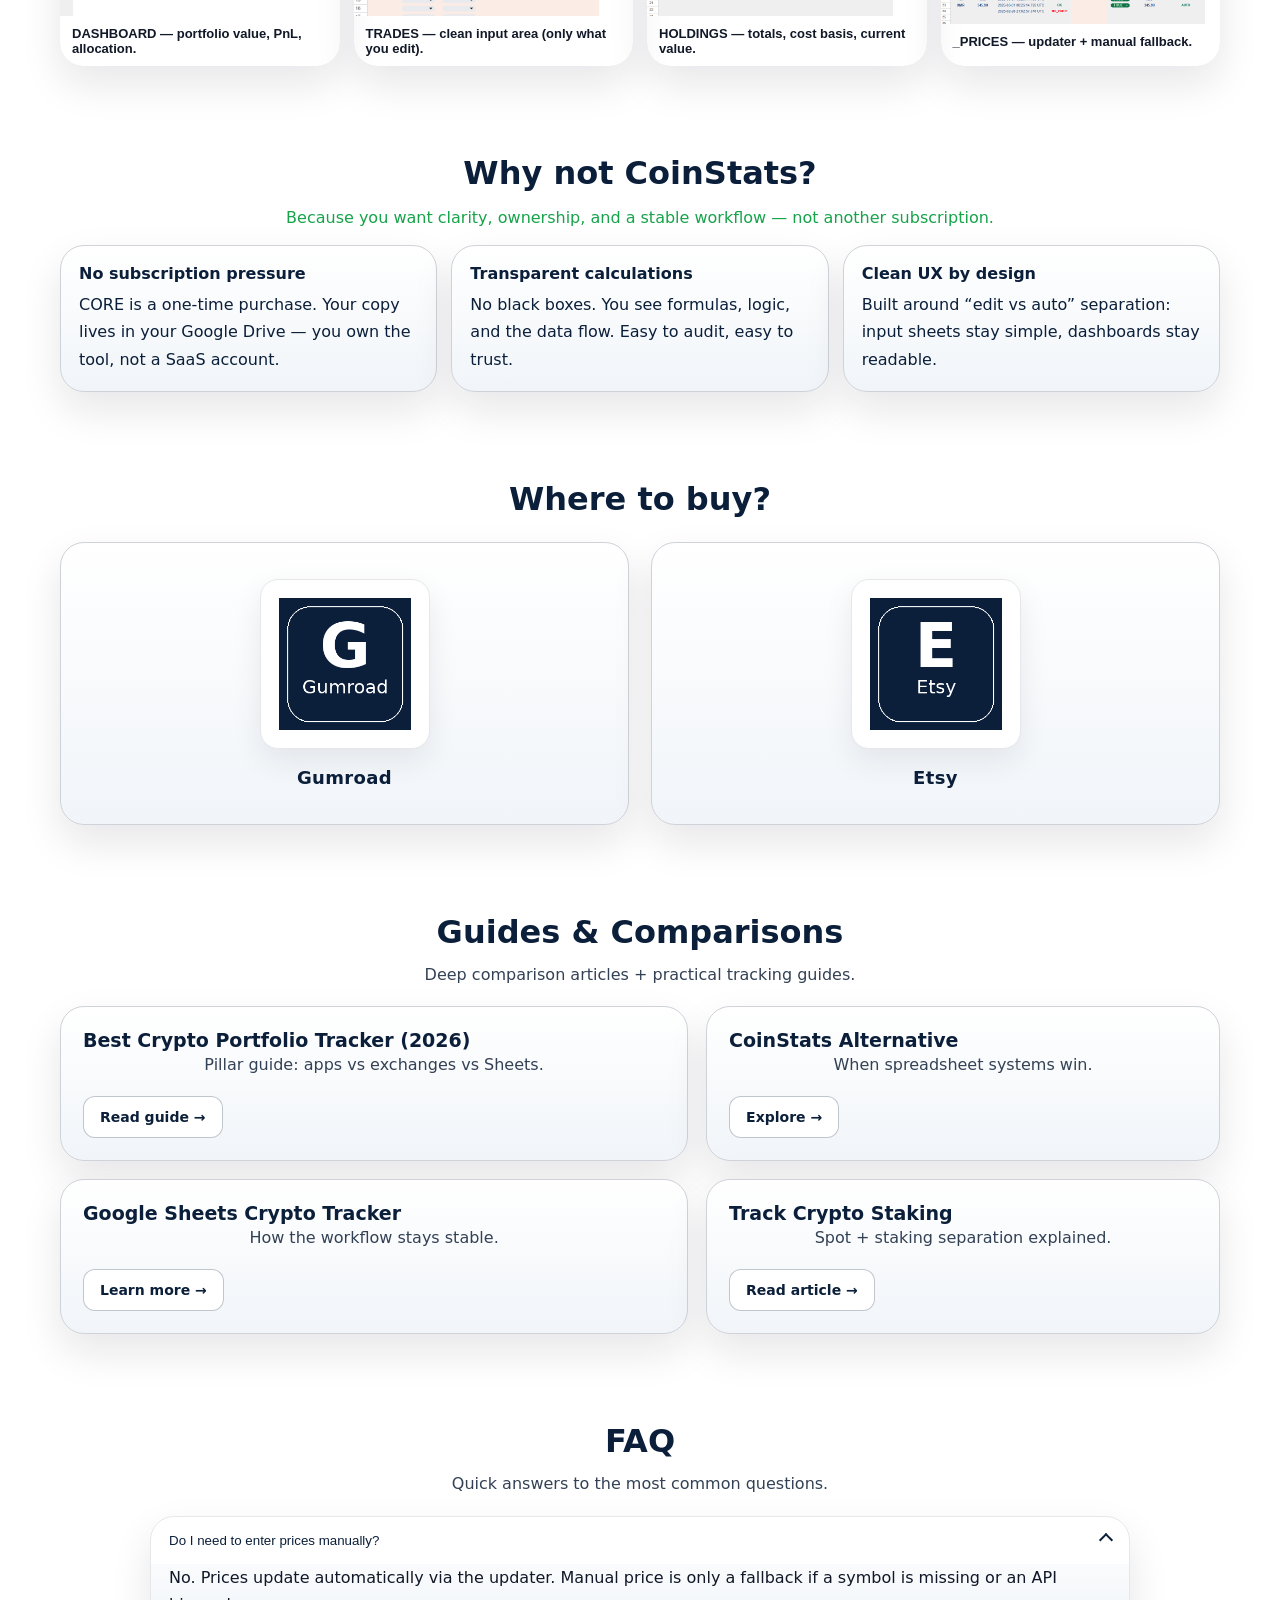
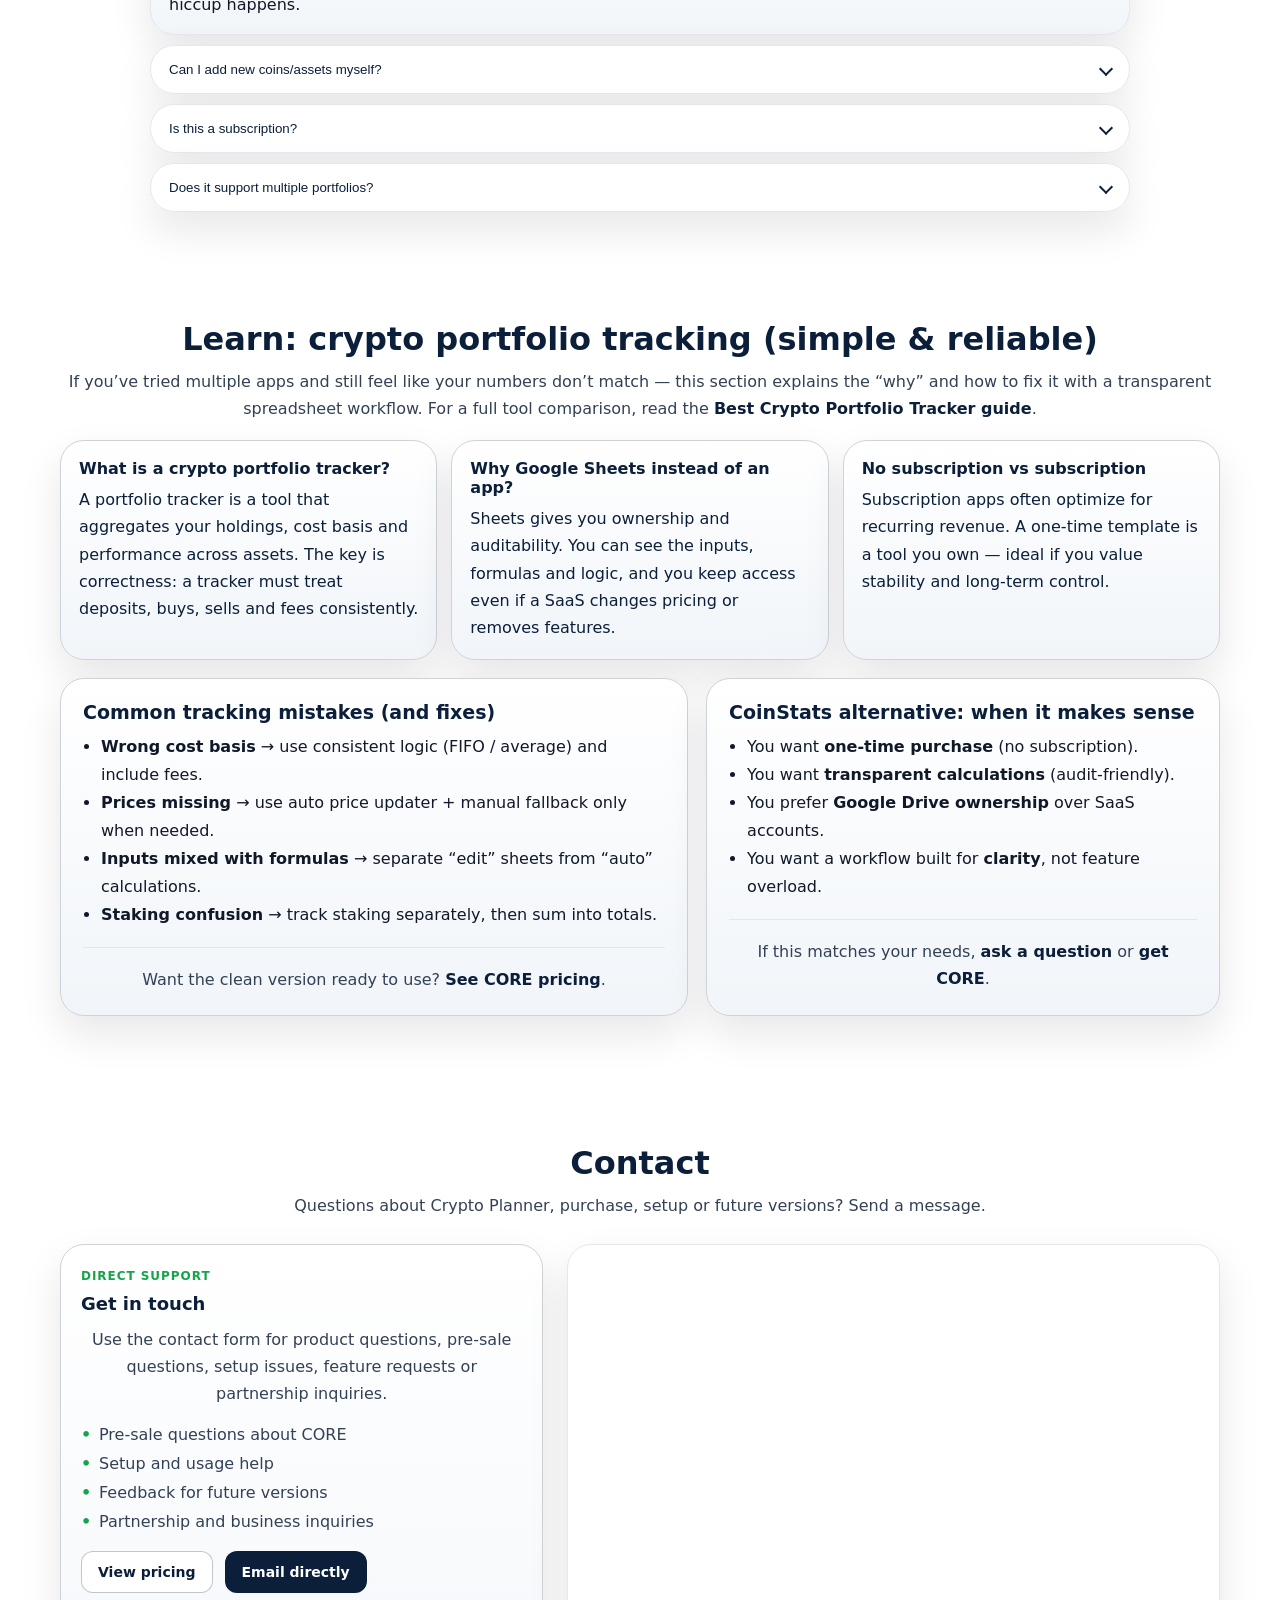
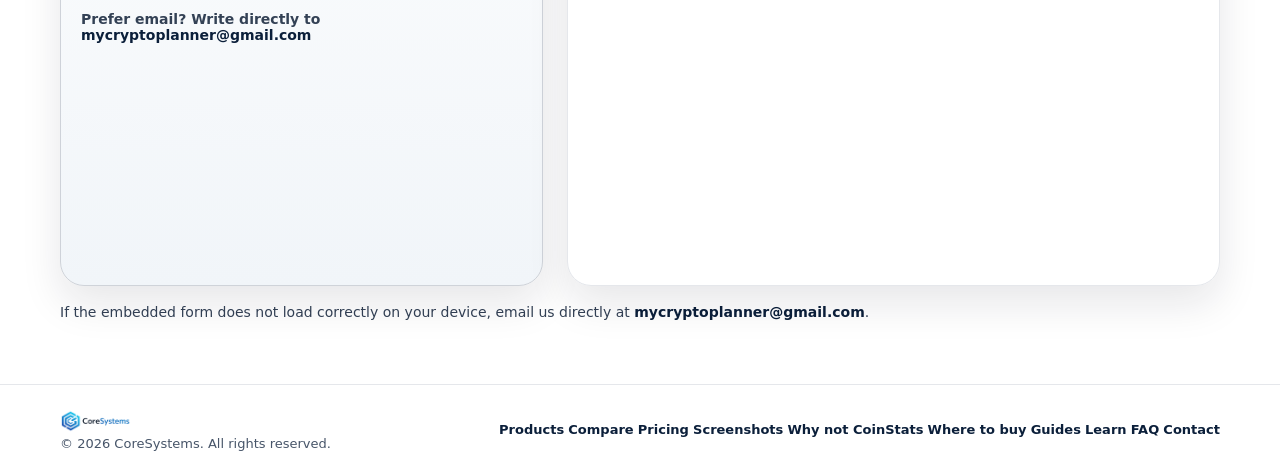
==== commit 176631c2: "Enhance contact section with styles and embed Added styles and structure for contact section with Ty" ====
--- a/index.html
+++ b/index.html
@@ -47,6 +47,89 @@
     a:visited { color: var(--navy); }
     a:active, a:focus { color: var(--navy); }
     .btn { text-decoration:none !important; }
+
+    /* CONTACT polish for Typeform embed */
+    .contact-grid{
+      display:grid;
+      grid-template-columns: 1fr 1.35fr;
+      gap:24px;
+      align-items:stretch;
+      margin-top:24px;
+    }
+    .contact-card{
+      height:100%;
+    }
+    .contact-card h3{
+      margin:0 0 12px;
+    }
+    .contact-list{
+      margin:18px 0 0;
+      padding:0;
+      list-style:none;
+      display:grid;
+      gap:10px;
+    }
+    .contact-list li{
+      position:relative;
+      padding-left:18px;
+      color:var(--muted);
+    }
+    .contact-list li::before{
+      content:"•";
+      position:absolute;
+      left:0;
+      top:0;
+      color:var(--green);
+      font-weight:700;
+    }
+    .contact-kicker{
+      display:inline-block;
+      margin-bottom:10px;
+      font-size:12px;
+      letter-spacing:.08em;
+      text-transform:uppercase;
+      color:var(--green);
+      font-weight:700;
+    }
+    .contact-note{
+      margin-top:18px;
+      font-size:14px;
+      color:var(--muted);
+    }
+    .contact-embed-wrap{
+      padding:0;
+      overflow:hidden;
+      min-height:640px;
+    }
+    .contact-embed{
+      display:block;
+      width:100%;
+      height:640px;
+      border:none;
+      background:#fff;
+    }
+    .contact-mini-actions{
+      display:flex;
+      flex-wrap:wrap;
+      gap:12px;
+      margin-top:20px;
+    }
+    .contact-email{
+      font-size:14px;
+      color:var(--muted);
+      margin-top:18px;
+    }
+    @media (max-width: 980px){
+      .contact-grid{
+        grid-template-columns:1fr;
+      }
+      .contact-embed-wrap{
+        min-height:580px;
+      }
+      .contact-embed{
+        height:580px;
+      }
+    }
   </style>
 
   <!-- STRUCTURED DATA (JSON-LD) -->
@@ -144,7 +227,6 @@
 </header>
 
 <section class="hero" id="top">
-  <!-- Hidden H1: helps SEO, does NOT change layout -->
   <h1 style="position:absolute;left:-9999px;top:auto;width:1px;height:1px;overflow:hidden;">
     Crypto Portfolio Tracker (No Subscription) — Crypto Planner CORE in Google Sheets
   </h1>
@@ -164,7 +246,6 @@
 
       <div class="products-grid">
 
-        <!-- START -->
         <article class="card reveal" data-tilt="1">
           <div class="badge soon">Coming soon</div>
           <div class="card-header">
@@ -182,7 +263,6 @@
           </div>
         </article>
 
-        <!-- CORE -->
         <article class="card reveal" data-tilt="1">
           <div class="badge available">Available now</div>
           <div class="card-header">
@@ -203,7 +283,6 @@
           </div>
         </article>
 
-        <!-- PRO -->
         <article class="card reveal" data-tilt="1">
           <div class="badge soon">Coming soon</div>
           <div class="card-header">
@@ -221,7 +300,6 @@
           </div>
         </article>
 
-        <!-- TAX -->
         <article class="card reveal" data-tilt="1">
           <div class="badge soon">Coming soon</div>
           <div class="card-header">
@@ -559,31 +637,52 @@
 
 <section id="contact" class="section">
   <div class="container reveal">
-
-    <h2>Contact</h2>
-    <p class="section-sub">
-      Questions about Crypto Planner? Send a message.
-    </p>
-
-    <div class="boxframe" style="padding:0; overflow:hidden; margin-top:30px;">
-
-      <iframe
-        src="https://form.typeform.com/to/oVheGZG2"
-        style="width:100%; height:520px; border:none;"
-        loading="lazy">
-      </iframe>
-
-    </div>
-
-    <p style="margin-top:20px; font-size:14px; opacity:.7;">
-      Or email directly:
-      <a href="mailto:mycryptoplanner@gmail.com">
-        mycryptoplanner@gmail.com
-      </a>
-    </p>
-
-  </div>
-</section>
+    <h2 class="h2">Contact</h2>
+    <p class="p">Questions about Crypto Planner, purchase, setup or future versions? Send a message.</p>
+
+    <div class="contact-grid">
+      <div class="contact-card boxframe">
+        <span class="contact-kicker">Direct support</span>
+        <h3>Get in touch</h3>
+        <p class="p" style="margin:0;">
+          Use the contact form for product questions, pre-sale questions, setup issues, feature requests or partnership inquiries.
+        </p>
+
+        <ul class="contact-list">
+          <li>Pre-sale questions about CORE</li>
+          <li>Setup and usage help</li>
+          <li>Feedback for future versions</li>
+          <li>Partnership and business inquiries</li>
+        </ul>
+
+        <div class="contact-mini-actions">
+          <a class="btn btn-ghost" href="#pricing">View pricing</a>
+          <a class="btn btn-primary" href="mailto:mycryptoplanner@gmail.com">Email directly</a>
+        </div>
+
+        <div class="contact-note">
+          Prefer email? Write directly to
+          <a href="mailto:mycryptoplanner@gmail.com">mycryptoplanner@gmail.com</a>
+        </div>
+      </div>
+
+      <div class="contact-card boxframe contact-embed-wrap">
+        <iframe
+          class="contact-embed"
+          src="https://form.typeform.com/to/oVheGZG2"
+          loading="lazy"
+          title="Crypto Planner contact form">
+        </iframe>
+      </div>
+    </div>
+
+    <div class="contact-email">
+      If the embedded form does not load correctly on your device, email us directly at
+      <a href="mailto:mycryptoplanner@gmail.com">mycryptoplanner@gmail.com</a>.
+    </div>
+  </div>
+</section>
+
 <footer class="footer">
   <div class="container footer-inner">
 
@@ -600,7 +699,7 @@
       <a href="/#why">Why not CoinStats</a>
       <a href="/#where">Where to buy</a>
       <a href="/#guides">Guides</a>
-      <a href="/#learn">Learn</a>
+      <a href="/#learn-more">Learn</a>
       <a href="/#faq">FAQ</a>
       <a href="/#contact">Contact</a>
     </nav>
@@ -628,10 +727,8 @@
 </div>
 
 <script>
-  // Ensure CSS reveal rules that depend on html.js work consistently
   document.documentElement.classList.add('js');
 
-  /* Reveal on scroll */
   (function(){
     const prefersReduced = window.matchMedia && window.matchMedia('(prefers-reduced-motion: reduce)').matches;
     const els = Array.from(document.querySelectorAll('.reveal'));
@@ -654,7 +751,6 @@
     els.forEach(el=>io.observe(el));
   })();
 
-  /* FAQ accordion */
   (function(){
     document.querySelectorAll('.faq-item').forEach(item=>{
       const btn = item.querySelector('.faq-q');
@@ -665,7 +761,6 @@
     });
   })();
 
-  /* Subtle tilt + shine */
   (function(){
     const prefersReduced = window.matchMedia && window.matchMedia('(prefers-reduced-motion: reduce)').matches;
     if (prefersReduced) return;
@@ -699,7 +794,6 @@
     });
   })();
 
-  /* Screenshot Gallery (lightbox) */
   (function(){
     const gallery = document.getElementById('gallery');
     const imgEl = document.getElementById('galleryImg');
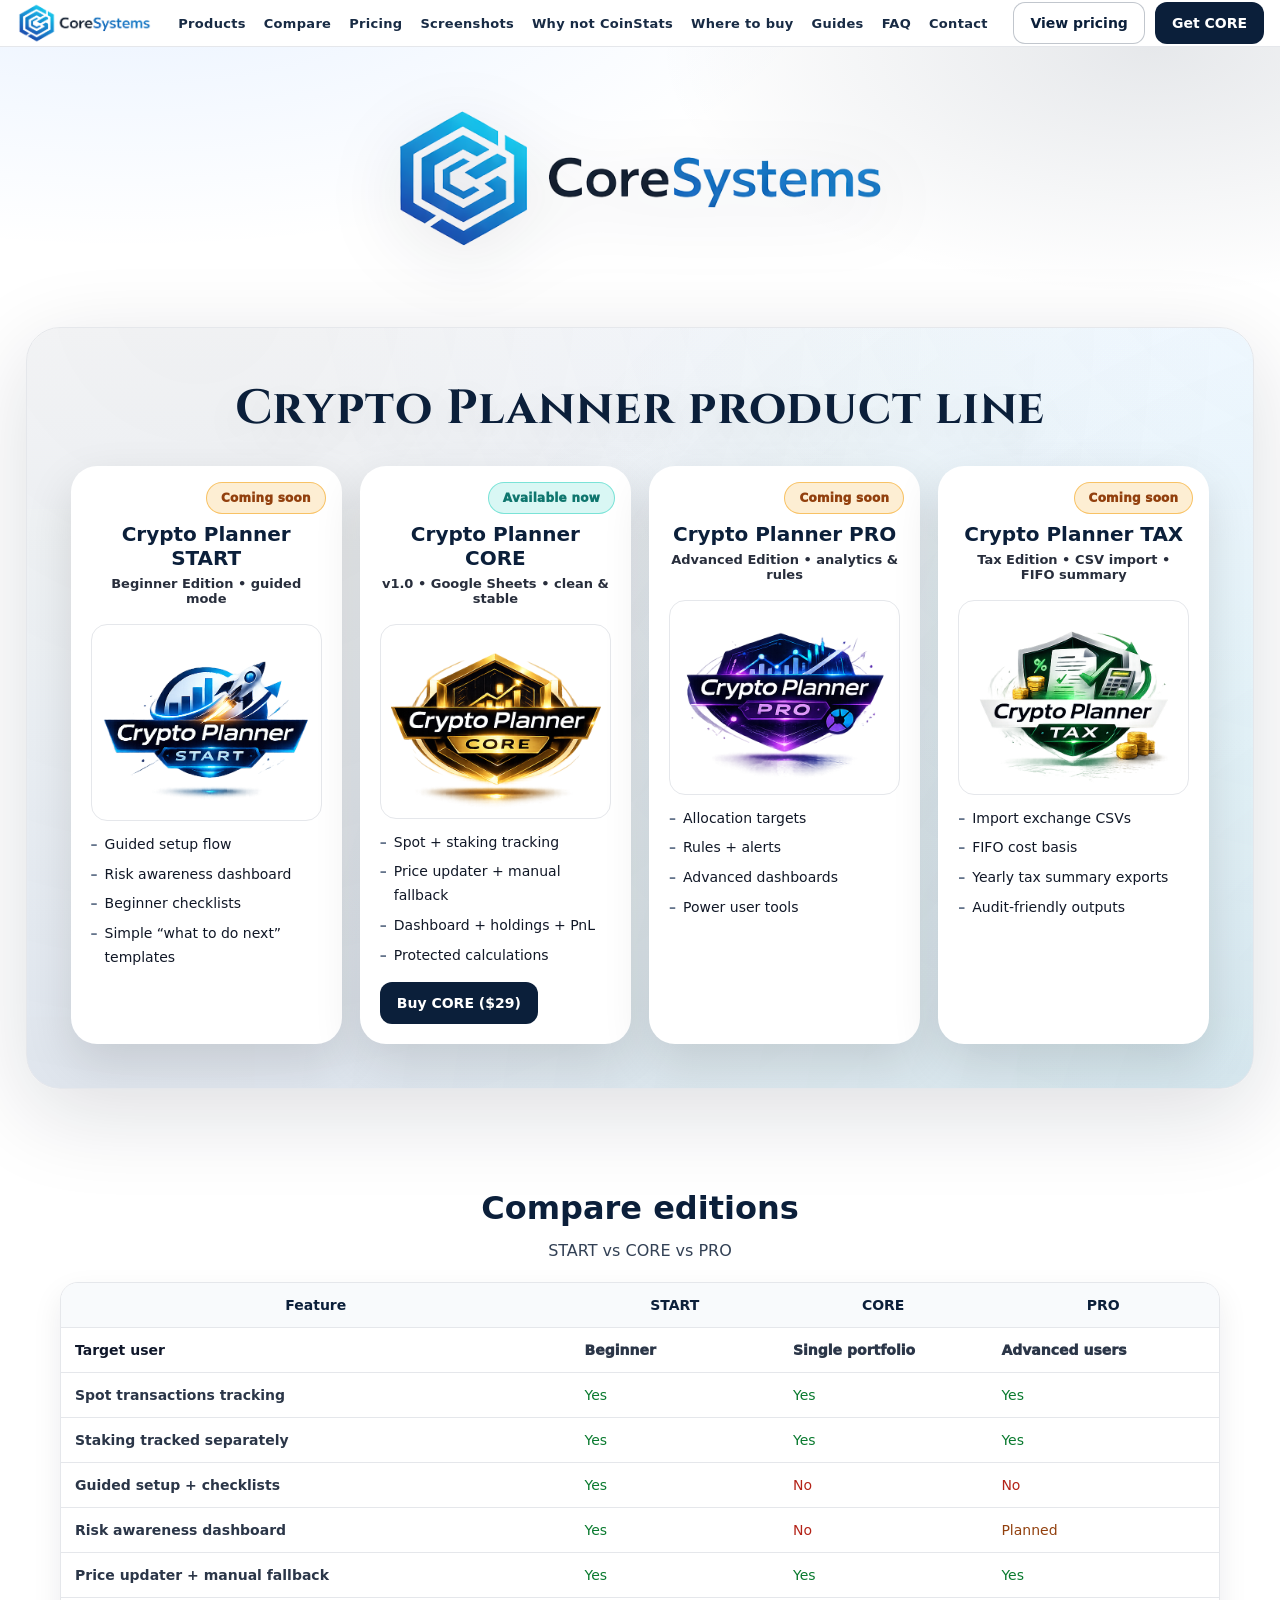
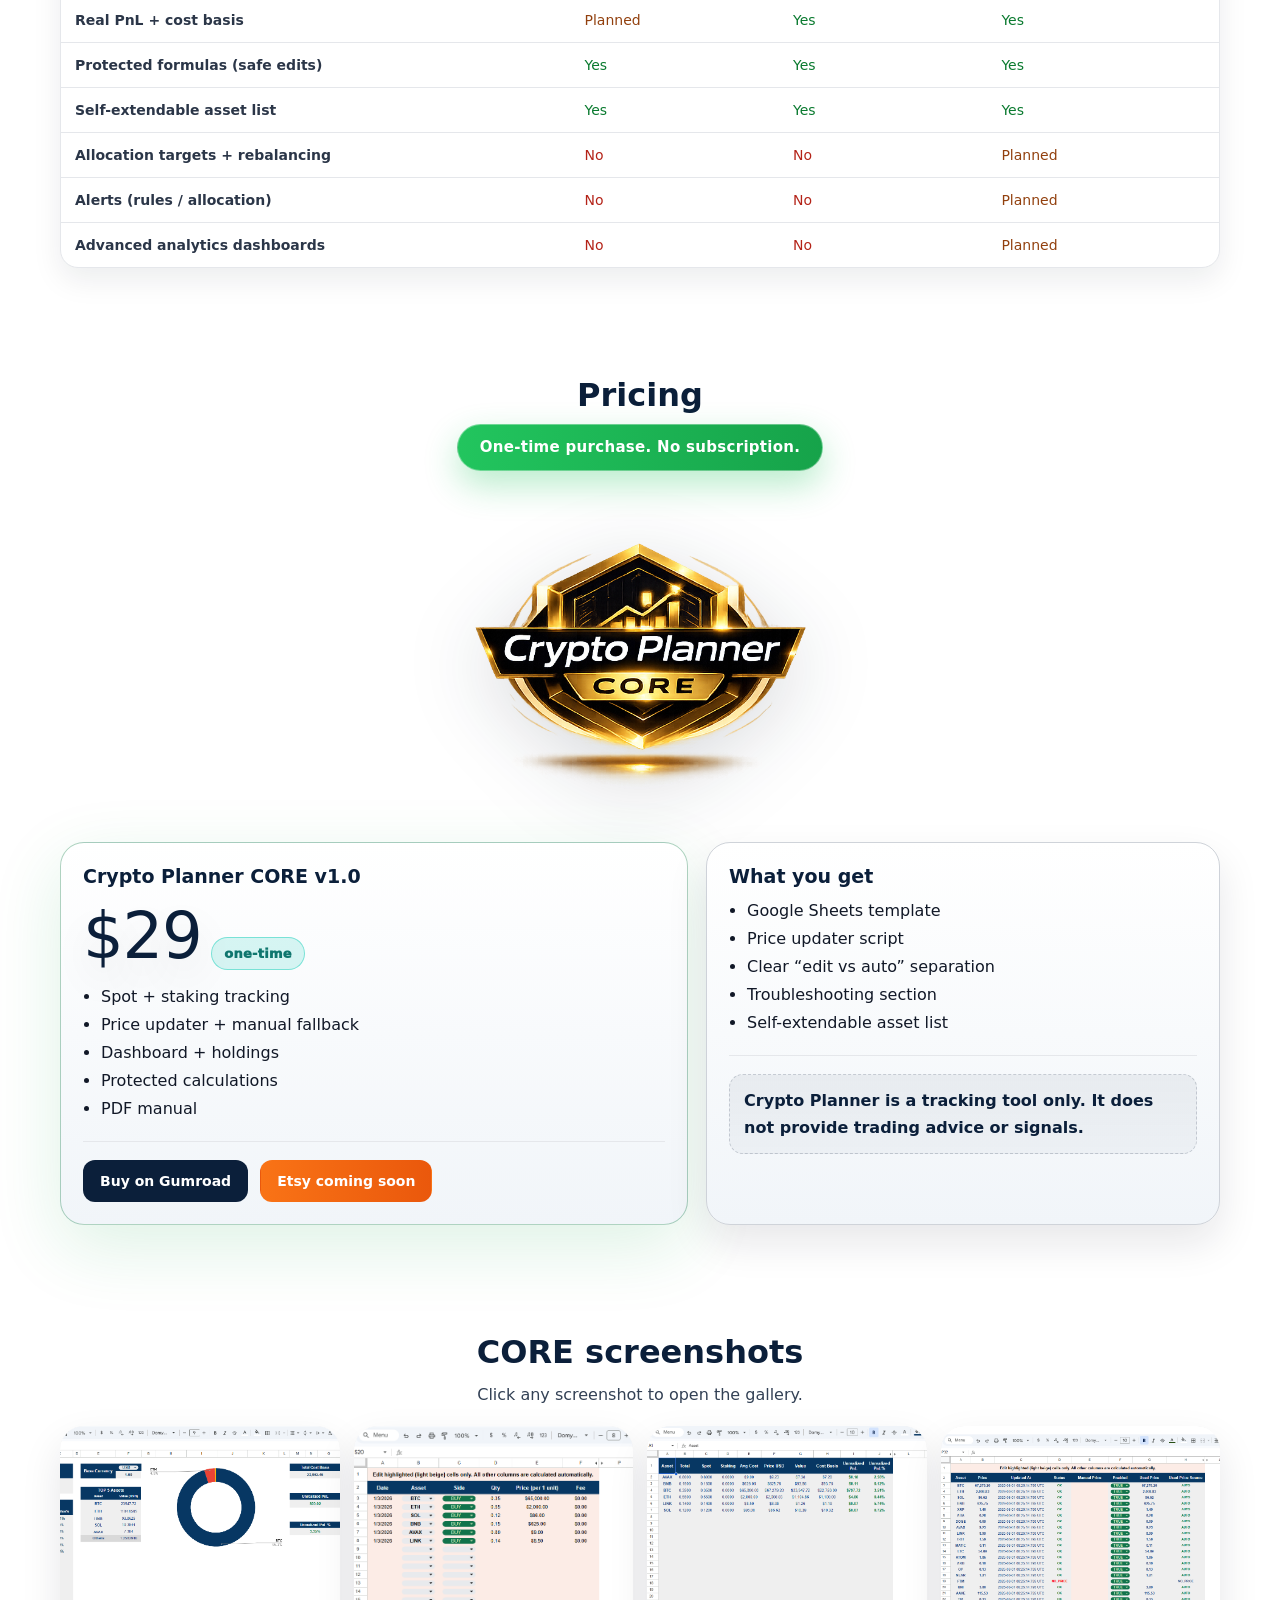
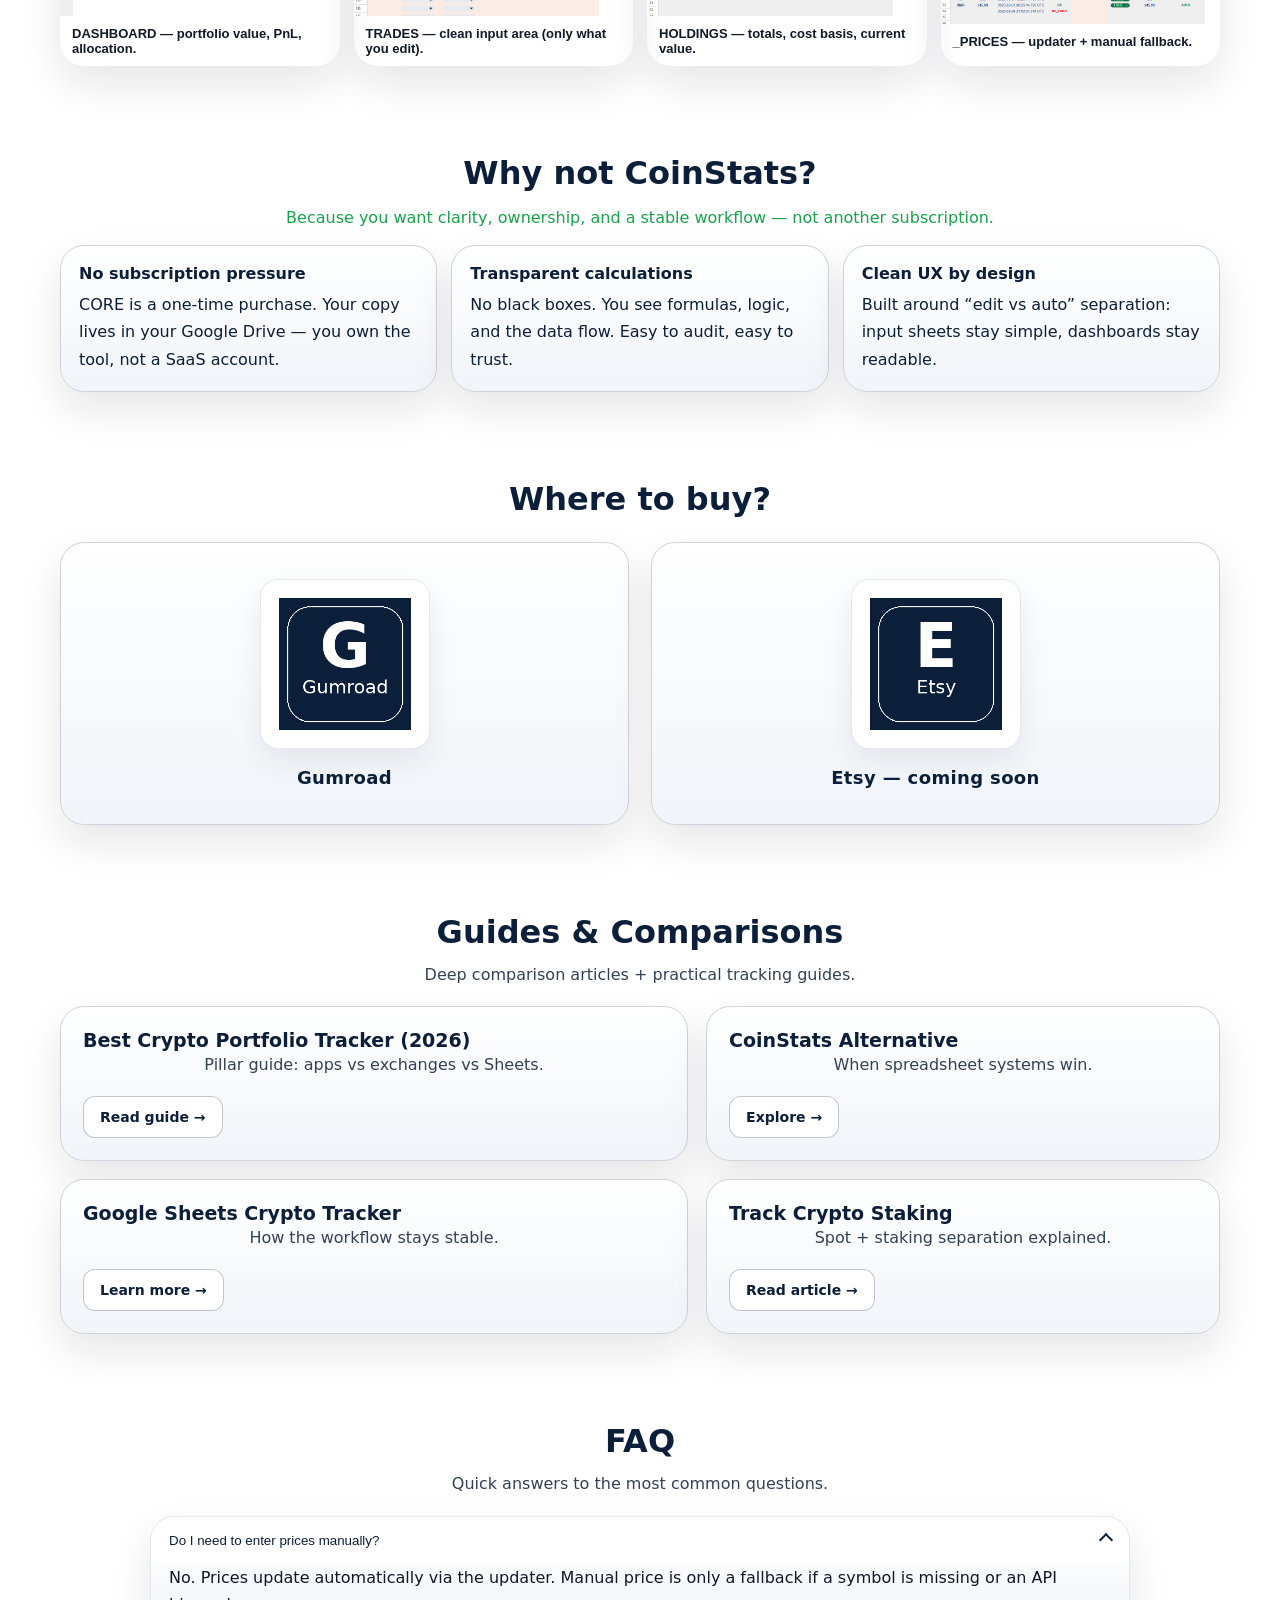
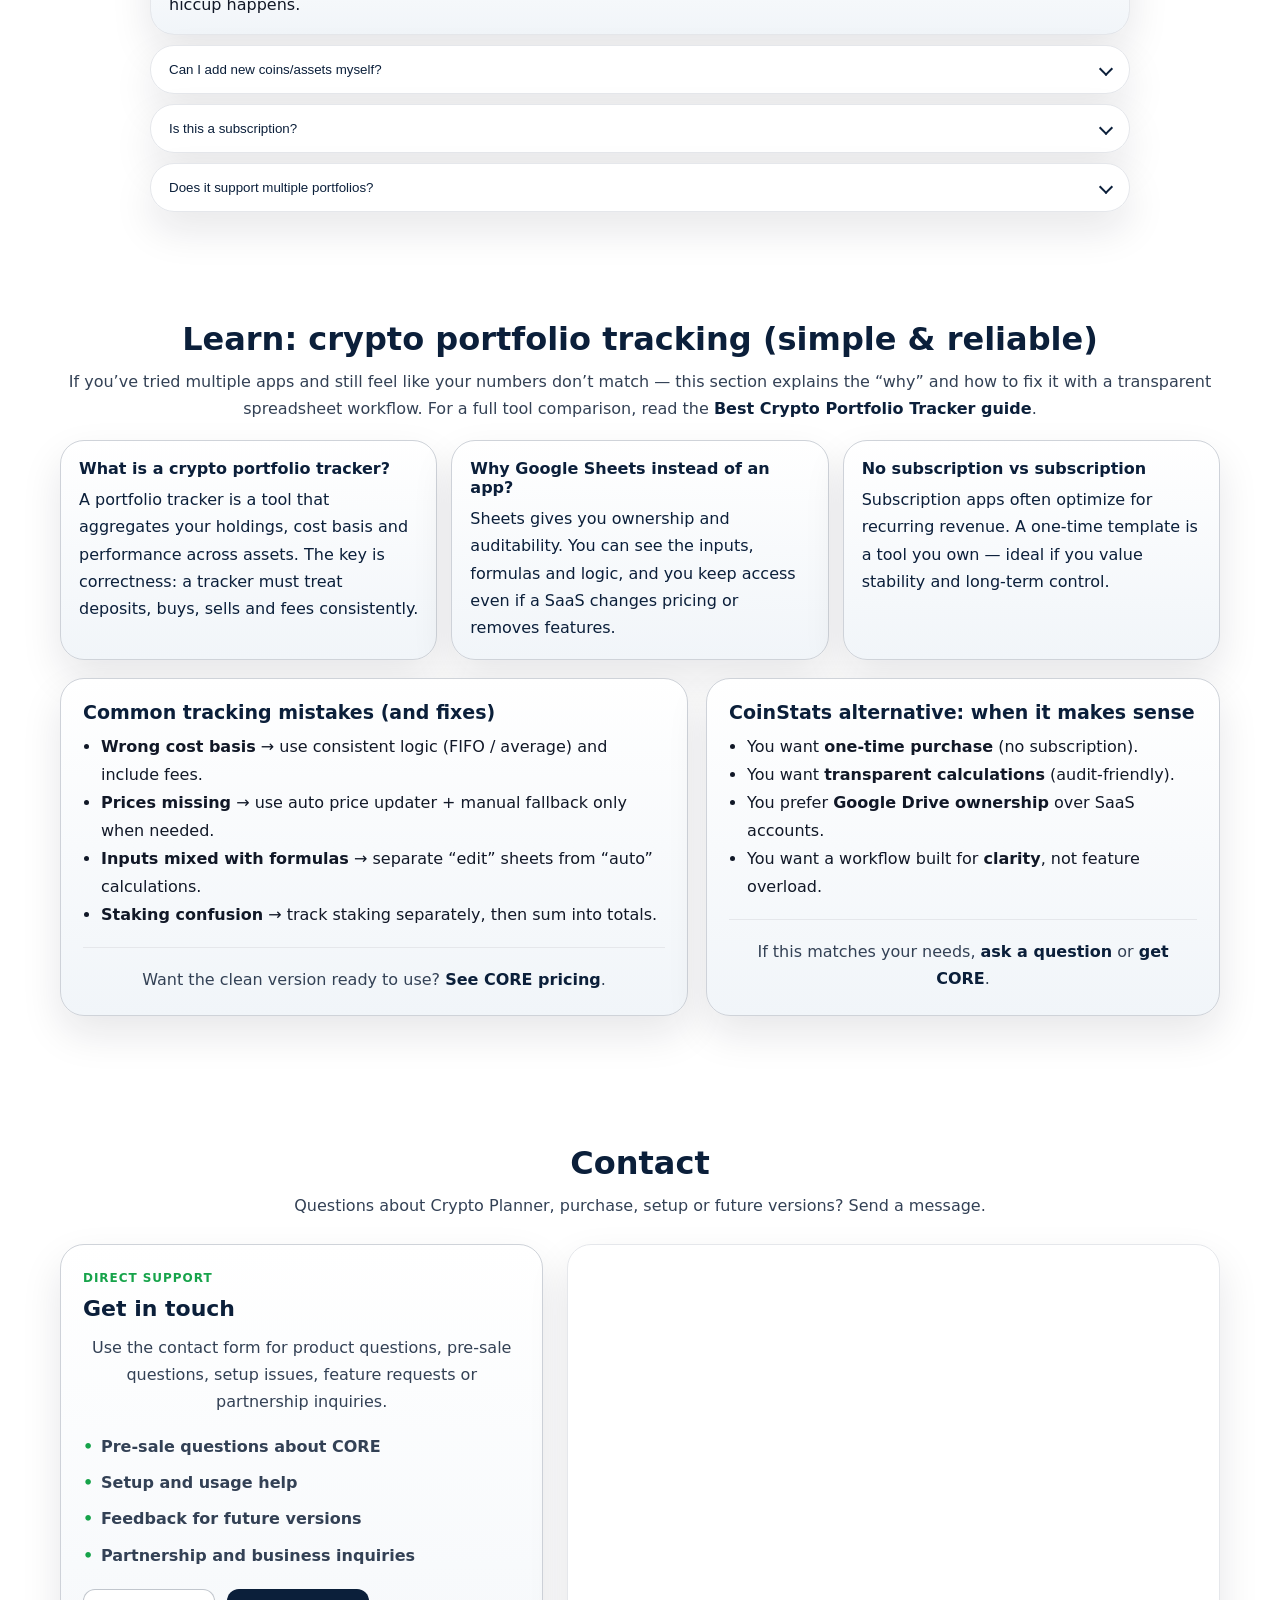
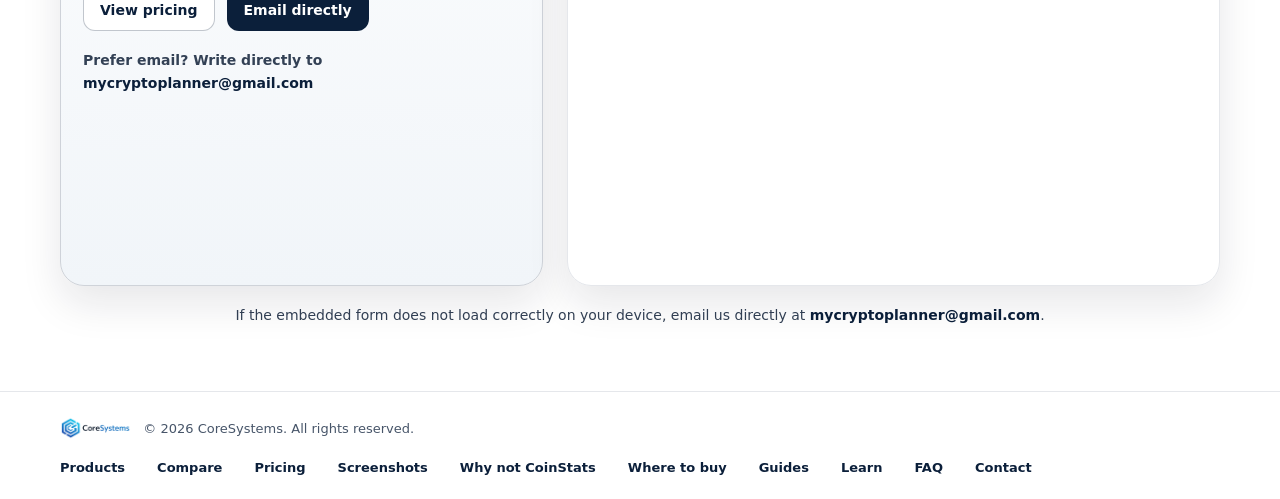
==== commit 4df973eb: "Update index.html" ====
--- a/index.html
+++ b/index.html
@@ -119,6 +119,21 @@
       color:var(--muted);
       margin-top:18px;
     }
+
+    /* Clickable where-to-buy cards */
+    .where-card-link{
+      display:block;
+      text-decoration:none !important;
+      color:inherit !important;
+    }
+    .where-card-link:hover{
+      text-decoration:none !important;
+    }
+    .where-card-link.disabled{
+      pointer-events:none;
+      cursor:default;
+    }
+
     @media (max-width: 980px){
       .contact-grid{
         grid-template-columns:1fr;
@@ -165,7 +180,7 @@
           "priceCurrency": "USD",
           "price": "29",
           "availability": "https://schema.org/InStock",
-          "url": "https://mycryptoplanner.com/#pricing"
+          "url": "https://coresystemsco.gumroad.com/l/tgdedf"
         }
       },
       {
@@ -221,7 +236,7 @@
 
     <div class="top-ctas">
       <a class="btn btn-ghost" href="#pricing">View pricing</a>
-      <a class="btn btn-primary" href="#pricing">Get CORE</a>
+      <a class="btn btn-primary" href="https://coresystemsco.gumroad.com/l/tgdedf" target="_blank" rel="noreferrer">Get CORE</a>
     </div>
   </div>
 </header>
@@ -278,7 +293,7 @@
               <li>Protected calculations</li>
             </ul>
             <div class="card-actions">
-              <a class="btn btn-primary" href="#pricing">Buy CORE ($29)</a>
+              <a class="btn btn-primary" href="https://coresystemsco.gumroad.com/l/tgdedf" target="_blank" rel="noreferrer">Buy CORE ($29)</a>
             </div>
           </div>
         </article>
@@ -395,14 +410,12 @@
 
         <div class="pricing-actions">
           <a class="btn btn-primary"
-             href="https://gumroad.com/l/your-product"
+             href="https://coresystemsco.gumroad.com/l/tgdedf"
              target="_blank"
              rel="noreferrer">Buy on Gumroad</a>
 
           <a class="btn btn-primary btn-etsy"
-             href="https://etsy.com/"
-             target="_blank"
-             rel="noreferrer">Buy on Etsy</a>
+             href="#where">Etsy coming soon</a>
         </div>
       </div>
 
@@ -484,15 +497,19 @@
     <h2 class="h2">Where to buy?</h2>
 
     <div class="where-grid">
-      <div class="where-card boxframe">
-        <img src="/assets/gumroad.png" alt="Gumroad logo">
-        <h3>Gumroad</h3>
-      </div>
-
-      <div class="where-card boxframe">
-        <img src="/assets/etsy.png" alt="Etsy logo">
-        <h3>Etsy</h3>
-      </div>
+      <a class="where-card-link" href="https://coresystemsco.gumroad.com/l/tgdedf" target="_blank" rel="noreferrer" aria-label="Buy Crypto Planner CORE on Gumroad">
+        <div class="where-card boxframe">
+          <img src="/assets/gumroad.png" alt="Gumroad logo">
+          <h3>Gumroad</h3>
+        </div>
+      </a>
+
+      <a class="where-card-link disabled" href="javascript:void(0)" aria-label="Etsy coming soon">
+        <div class="where-card boxframe">
+          <img src="/assets/etsy.png" alt="Etsy logo">
+          <h3>Etsy — coming soon</h3>
+        </div>
+      </a>
     </div>
   </div>
 </section>
@@ -629,7 +646,7 @@
           <li>You want a workflow built for <b>clarity</b>, not feature overload.</li>
         </ul>
         <div class="hr"></div>
-        <p class="p" style="margin:0;">If this matches your needs, <a href="#contact">ask a question</a> or <a href="#pricing">get CORE</a>.</p>
+        <p class="p" style="margin:0;">If this matches your needs, <a href="#contact">ask a question</a> or <a href="https://coresystemsco.gumroad.com/l/tgdedf" target="_blank" rel="noreferrer">get CORE</a>.</p>
       </div>
     </div>
   </div>
--- a/styles.css
+++ b/styles.css
@@ -20,12 +20,10 @@
   --shadow: 0 18px 48px rgba(0,0,0,.12);
   --shadow2: 0 30px 90px rgba(0,0,0,.18);
 
-  /* Frame styling */
   --frameBorder: rgba(11,31,58,0.16);
   --frameGlowA: rgba(15,23,42,0.10);
   --frameGlowB: rgba(29,121,255,0.08);
 
-  /* Pricing accent */
   --priceBorder: rgba(22,163,74,0.26);
   --priceGlow: rgba(22,163,74,0.14);
 }
@@ -44,7 +42,7 @@
 .section{padding:64px 0;}
 .section-tight{padding:44px 0;}
 
-/* ===== GLOBAL LINKS (NAVY, NO BLUE) ===== */
+/* ===== GLOBAL LINKS ===== */
 a{
   color: var(--navy);
   text-decoration: none;
@@ -59,7 +57,7 @@
   text-underline-offset: 3px;
 }
 
-/* ===== TOPBAR (single source of truth) ===== */
+/* ===== TOPBAR ===== */
 .topbar{
   position:sticky; top:0; z-index:60;
   background:rgba(255,255,255,.92);
@@ -67,7 +65,6 @@
   border-bottom:1px solid var(--line);
 }
 
-/* make header container wider only in topbar */
 .topbar .container{
   max-width: 1400px;
   padding: 0 16px;
@@ -92,7 +89,6 @@
   width:auto;
 }
 
-/* nav */
 .nav{
   display:flex;
   gap:18px;
@@ -114,7 +110,6 @@
   opacity:1;
   text-decoration:none !important;
 }
-/* underline only via ::after (no double underline) */
 .topbar .nav a::after{
   content:"";
   position:absolute;
@@ -129,7 +124,7 @@
 
 .top-ctas{display:flex; gap:10px; align-items:center;}
 
-/* buttons */
+/* ===== BUTTONS ===== */
 .btn{
   display:inline-flex; align-items:center; justify-content:center;
   padding:12px 16px;
@@ -232,7 +227,6 @@
   text-shadow: 0 14px 40px rgba(15,23,42,0.10);
 }
 
-/* main grid */
 .products-grid{
   position:relative;
   display:grid;
@@ -248,7 +242,7 @@
   .products-title{font-size: 34px;}
 }
 
-/* cards */
+/* ===== CARDS ===== */
 .card{
   background:#fff;
   border-radius:26px;
@@ -341,7 +335,7 @@
 }
 .card-actions{margin-top:14px; display:flex; gap:10px; flex-wrap:wrap;}
 
-/* headings */
+/* ===== HEADINGS ===== */
 .h2{
   font-size:32px;
   margin:0 0 10px;
@@ -355,7 +349,7 @@
   line-height:1.7;
 }
 
-/* compare table */
+/* ===== COMPARE TABLE ===== */
 .compare{
   width:100%;
   border-collapse:separate;
@@ -385,7 +379,7 @@
 .no{color:#b42318; font-weight:1100;}
 .planned{color:#92400e; font-weight:1100;}
 
-/* ===== Unified frame ===== */
+/* ===== UNIFIED FRAME ===== */
 .boxframe{
   border:1px solid var(--line);
   border-radius:24px;
@@ -405,7 +399,7 @@
   box-shadow: 0 26px 70px rgba(15,23,42,0.18);
 }
 
-/* pricing */
+/* ===== PRICING ===== */
 .core-logo-wrap{
   display:flex;
   justify-content:center;
@@ -495,7 +489,6 @@
   justify-content:flex-start;
 }
 
-/* disclaimer */
 .disclaimer{
   margin-top: 10px;
   padding: 12px 14px;
@@ -507,7 +500,7 @@
   line-height:1.7;
 }
 
-/* screenshots */
+/* ===== SCREENSHOTS ===== */
 .screens{
   display:grid;
   grid-template-columns: repeat(4, 1fr);
@@ -542,7 +535,7 @@
   font-size:13px;
 }
 
-/* Why not */
+/* ===== WHY NOT ===== */
 .why-hero{text-align:center;}
 .why-lede{
   display:inline-block;
@@ -571,7 +564,7 @@
   font-weight:400;
 }
 
-/* WHERE TO BUY */
+/* ===== WHERE TO BUY ===== */
 .where-grid{
   margin-top:24px;
   display:grid;
@@ -611,7 +604,7 @@
   letter-spacing:.02em;
 }
 
-/* FAQ */
+/* ===== FAQ ===== */
 .faq{
   max-width: 980px;
   margin: 18px auto 0;
@@ -649,21 +642,28 @@
 }
 .faq-item[data-open="1"] .chev{transform: rotate(-135deg);}
 
-/* CONTACT */
+/* ===== CONTACT ===== */
 .contact-grid{
-  margin-top:18px;
   display:grid;
-  grid-template-columns: repeat(2, 1fr);
-  gap:14px;
-}
-@media(max-width: 980px){ .contact-grid{grid-template-columns:1fr;} }
-
-.contact-card{ padding:20px; }
+  grid-template-columns: 1fr 1.35fr;
+  gap:24px;
+  align-items:stretch;
+  margin-top:24px;
+}
+@media(max-width: 980px){
+  .contact-grid{grid-template-columns:1fr;}
+}
+
+.contact-card{
+  padding:22px;
+  height:100%;
+}
 .contact-card h3{
-  margin:0 0 8px;
+  margin:0 0 12px;
   color:var(--navy);
-  font-size:18px;
+  font-size:22px;
   font-weight:1100;
+  line-height:1.25;
 }
 .contact-card p{
   margin:0 0 14px;
@@ -671,8 +671,77 @@
   line-height:1.7;
   font-weight:500;
 }
+
+.contact-kicker{
+  display:inline-block;
+  margin-bottom:10px;
+  font-size:12px;
+  letter-spacing:.08em;
+  text-transform:uppercase;
+  color:var(--green);
+  font-weight:800;
+}
+
+.contact-list{
+  margin:18px 0 0;
+  padding:0;
+  list-style:none;
+  display:grid;
+  gap:10px;
+}
+.contact-list li{
+  position:relative;
+  padding-left:18px;
+  color:var(--muted);
+  line-height:1.65;
+  font-weight:600;
+}
+.contact-list li::before{
+  content:"•";
+  position:absolute;
+  left:0;
+  top:0;
+  color:var(--green);
+  font-weight:900;
+}
+
+.contact-mini-actions{
+  display:flex;
+  flex-wrap:wrap;
+  gap:12px;
+  margin-top:20px;
+}
+
+.contact-note{
+  margin-top:16px;
+  color:#475569;
+  font-size:13px;
+  font-weight:700;
+  line-height:1.6;
+}
+
+.contact-embed-wrap{
+  padding:0;
+  overflow:hidden;
+  min-height:640px;
+}
+.contact-embed{
+  display:block;
+  width:100%;
+  height:640px;
+  border:none;
+  background:#fff;
+}
+
+.contact-email{
+  margin-top:18px;
+  font-size:14px;
+  color:var(--muted);
+  text-align:center;
+  line-height:1.7;
+}
+
 .hidden{display:none;}
-
 .contact-form{display:block;}
 .f-label{
   display:block;
@@ -697,14 +766,13 @@
 }
 
 .contact-actions{display:flex; gap:10px; flex-wrap:wrap; margin-top:14px;}
-.contact-note{
-  margin-top:12px;
-  color:#475569;
-  font-size:13px;
-  font-weight:700;
-}
-
-/* ===== FOOTER (single source of truth) ===== */
+
+@media(max-width: 980px){
+  .contact-embed-wrap{min-height:580px;}
+  .contact-embed{height:580px;}
+}
+
+/* ===== FOOTER ===== */
 .footer{
   border-top:1px solid var(--line);
   padding:24px 0;
@@ -718,9 +786,14 @@
   gap:20px;
   flex-wrap:wrap;
 }
+.footer-left{
+  display:flex;
+  align-items:center;
+  gap:12px;
+  flex-wrap:wrap;
+}
 .footer img{height:24px}
 
-/* IMPORTANT: footer links should not use animated ::after underline */
 .footer a,
 .footer a:visited{
   color: var(--navy);
@@ -733,22 +806,18 @@
   text-decoration-thickness: 1px;
 }
 
-/* footer menu container */
-.footer-links{
+.footer-nav{
   display:flex;
   flex-wrap:wrap;
   justify-content:center;
   align-items:center;
-  gap: 12px 36px; /* bigger spacing */
-}
-
-/* kill any underline pseudo-elements from old versions */
+  gap: 12px 32px;
+}
+
 .footer a::after{ display:none !important; }
 
-/* ===== Reveal (compatibility-safe) ===== */
-/* Default visible to prevent blank pages if JS missing */
+/* ===== REVEAL ===== */
 .reveal{opacity:1; transform:none;}
-/* Only animate/hide when JS explicitly enables it */
 html.js .reveal{
   opacity:0;
   transform: translateY(14px);
@@ -760,13 +829,12 @@
   transform: translateY(0);
 }
 
-/* reduced motion */
 @media (prefers-reduced-motion: reduce){
   *{animation:none !important; transition:none !important; scroll-behavior:auto !important;}
   .reveal{opacity:1; transform:none;}
 }
 
-/* ===== Gallery overlay (lightbox) ===== */
+/* ===== GALLERY ===== */
 .gallery{
   position:fixed;
   inset:0;
